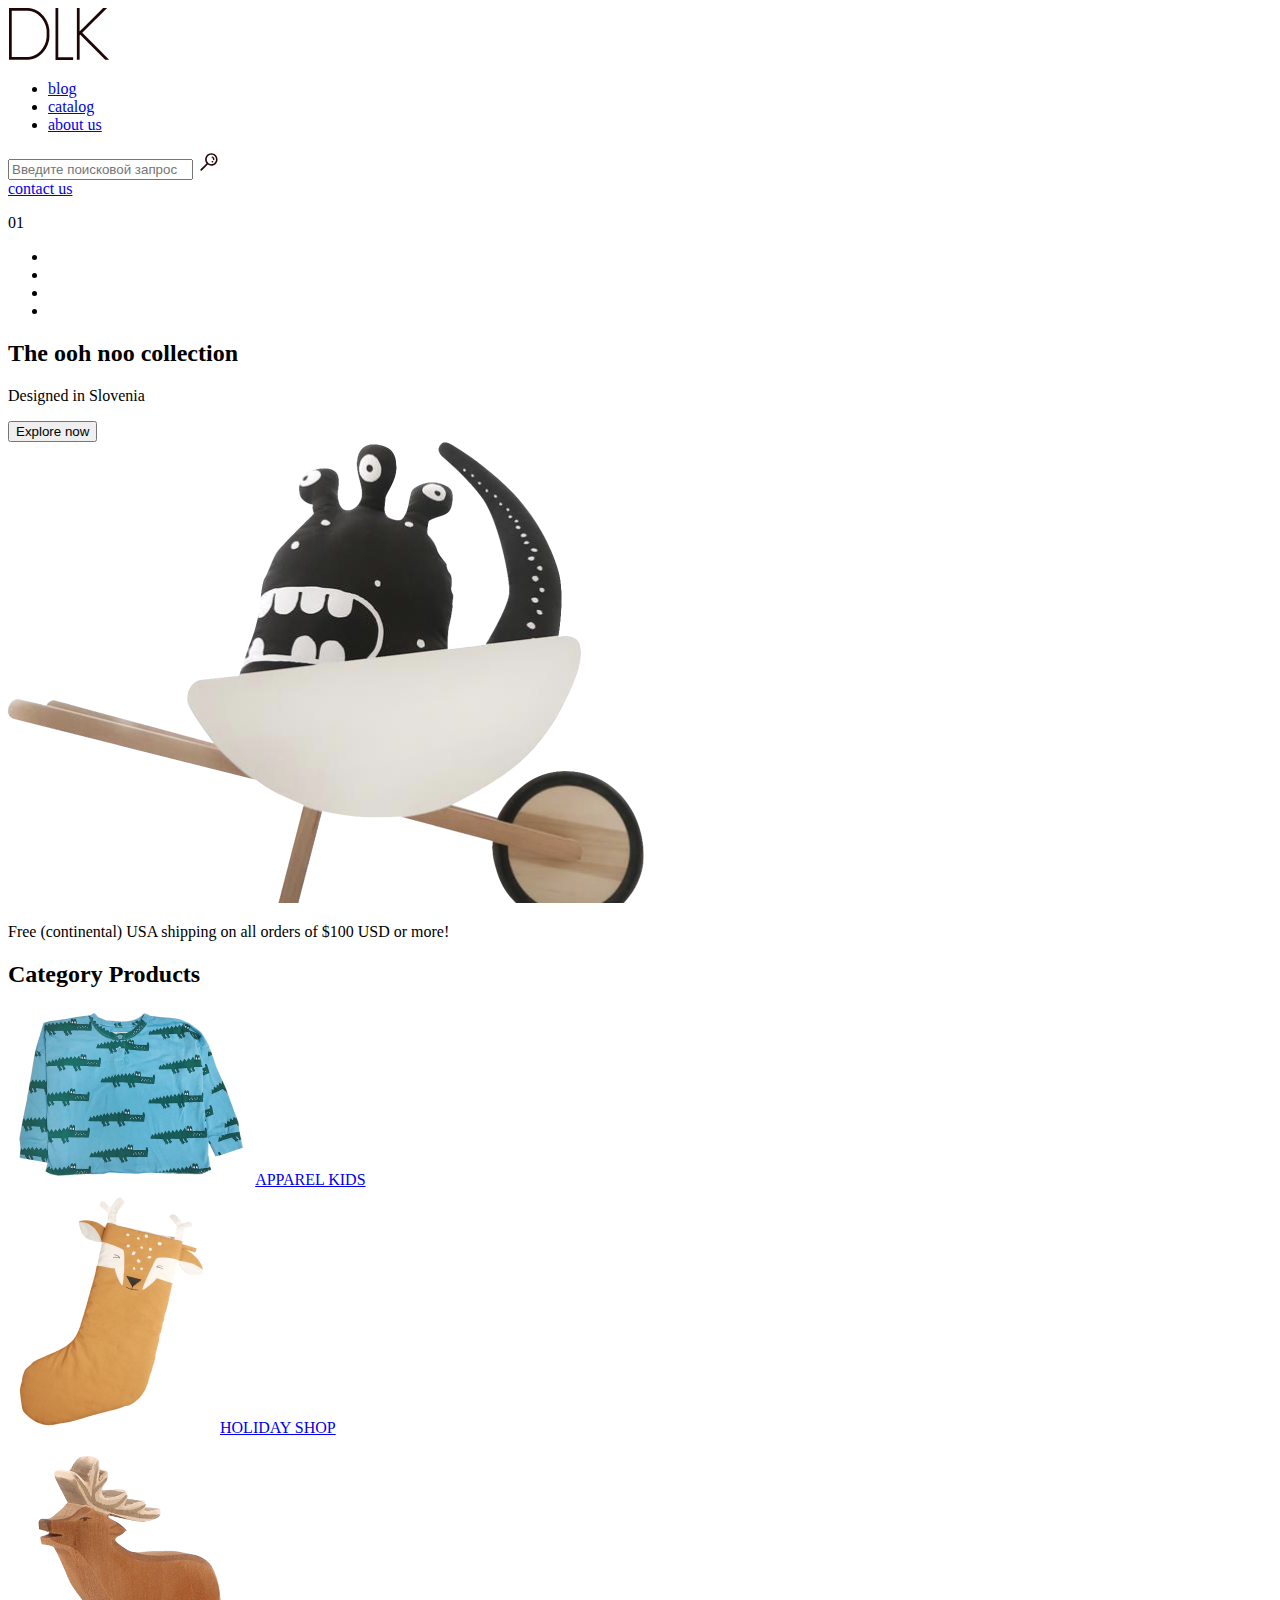
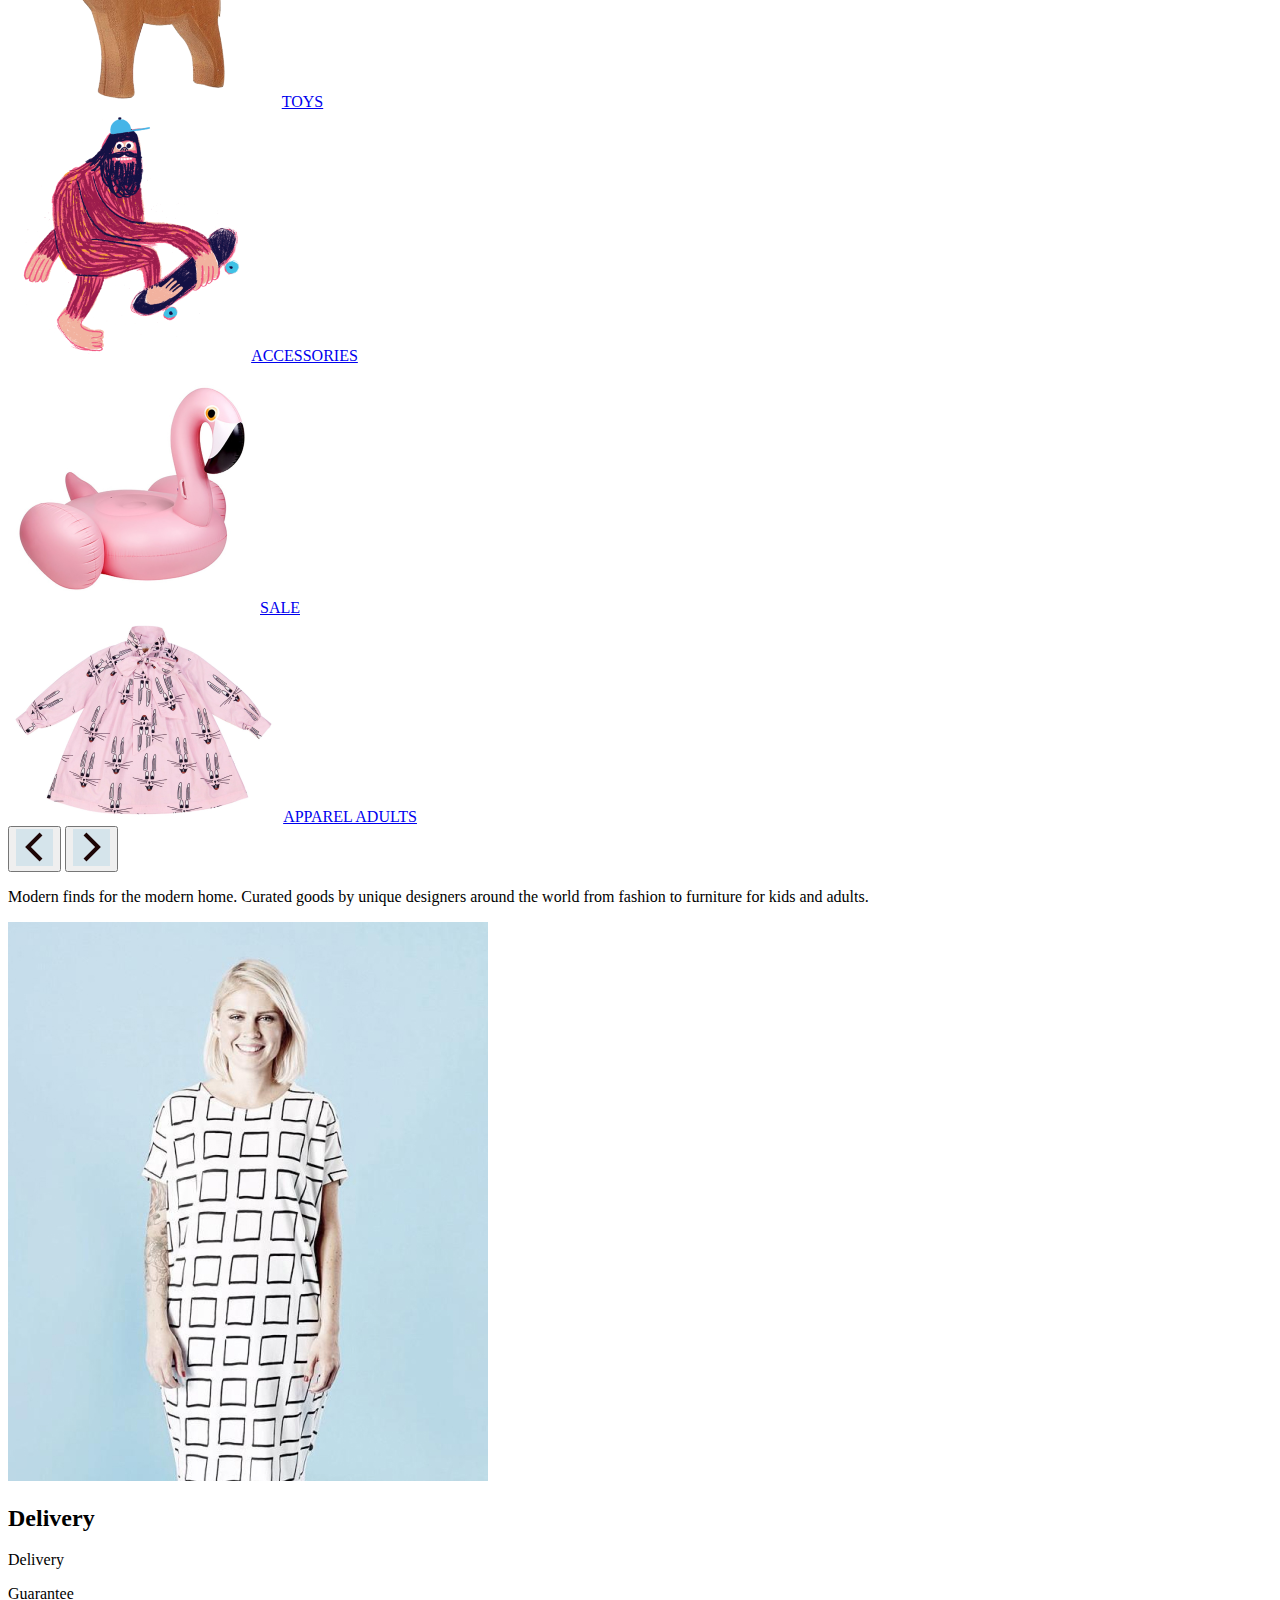
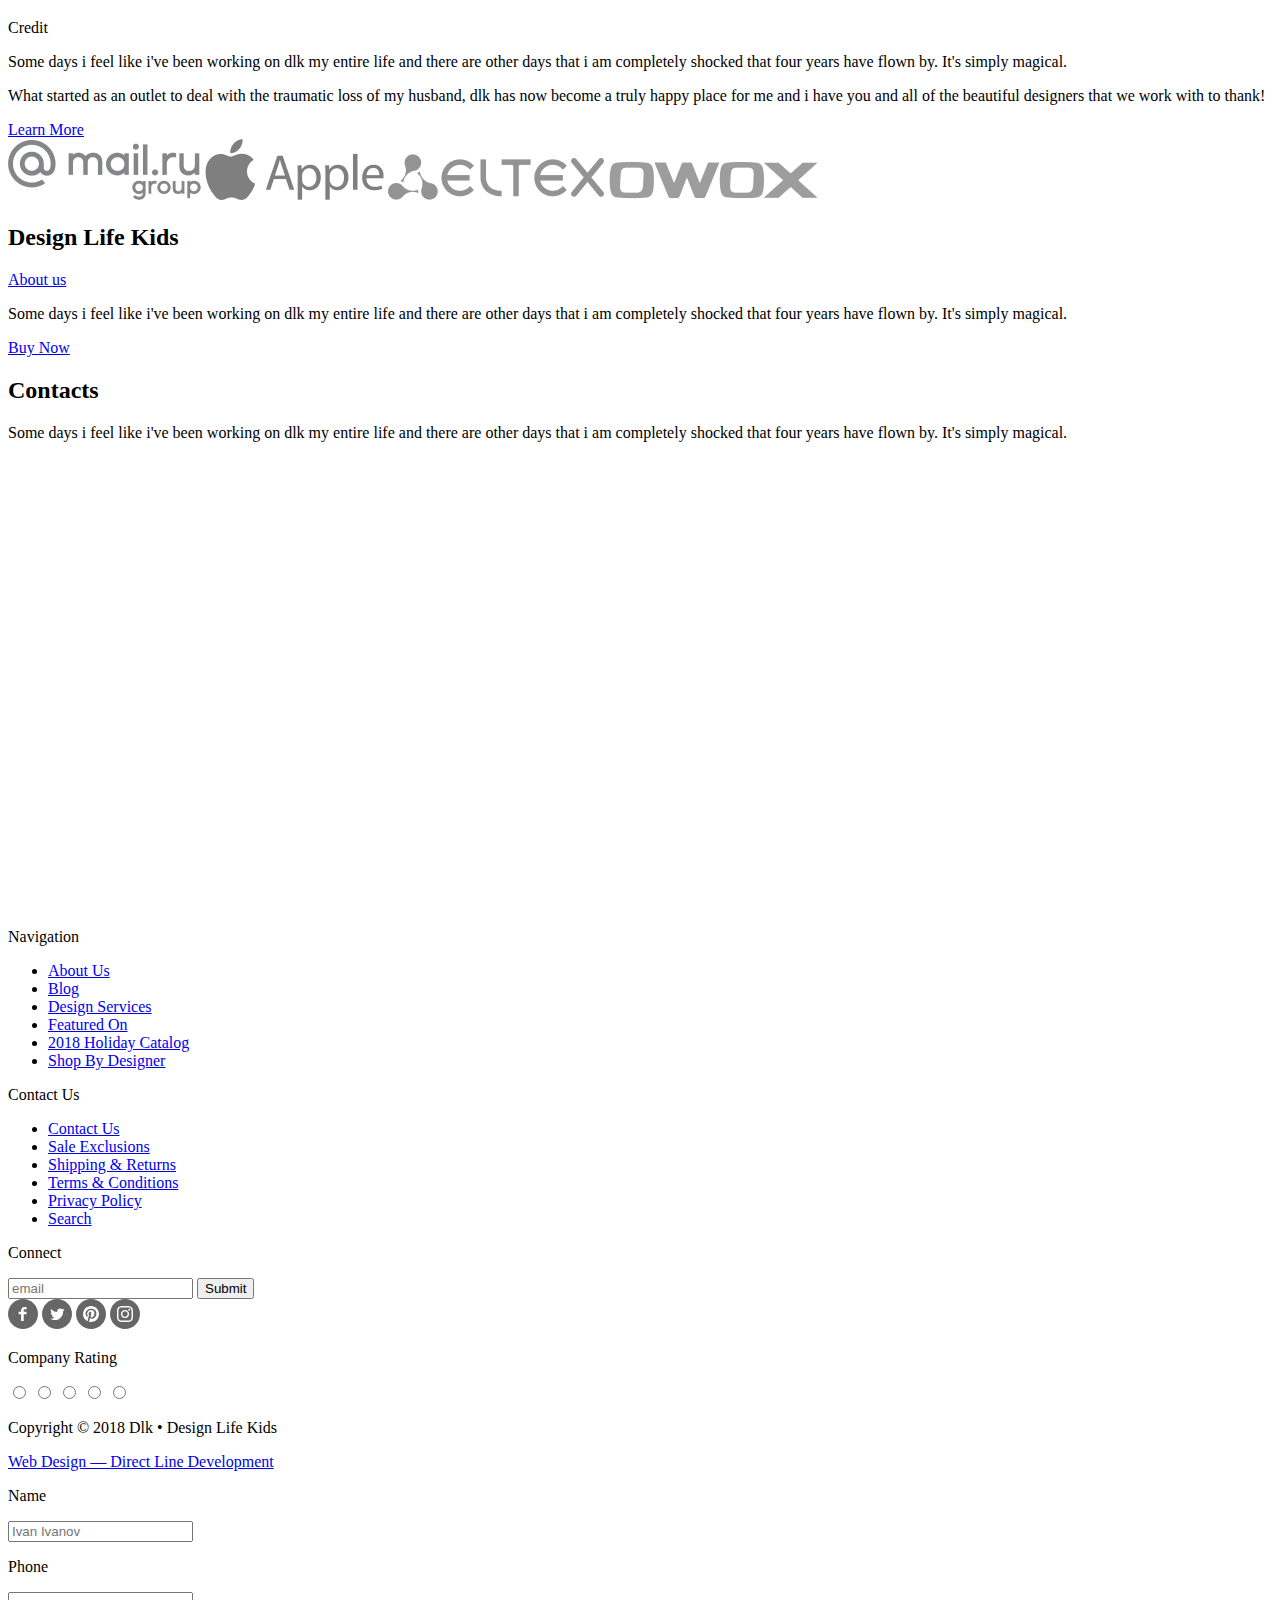
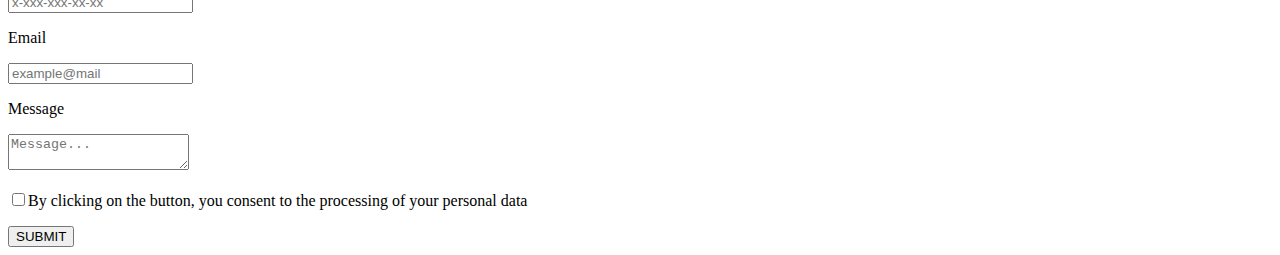
==== FIRST-SITE/index.html @ 88e042ab "add images and add code catalog page" ====
<!DOCTYPE html>
<html lang="en">
<head>
	<meta charset="UTF-8">
	<meta http-equiv="X-UA-Compatible" content="IE=edge">
	<meta name="viewport" content="width=device-width, initial-scale=1.0">
	<title>Main</title>
</head>
<body>
	<div class="wrapper"> <!--прокрутка-->
		<header class="header">
			<div class="container container__header">
				<div class="nav__container">
					<div class="logo">
						<a href="./index.html">
							<img src="./assets/image/LOGO.png" alt="logo">
						</a>
					</div>
					<nav class="nav">
						<ul class="list list__header">
							<li class="item item__header"><a href="#" class="link link__header">blog</a></li>
							<li class="item item__header"><a href="../FIRST-SITE/catalog/catalog.html" class="link link__header">catalog</a></li>
							<li class="item item__header"><a href="#" class="link link__header">about us</a></li>
						</ul>
					</nav>
				</div>
				<div class="search-contact-us">
					<div class="search">
						<input type="text" class="search-field" placeholder="Введите поисковой запрос">
						<img src="./assets/icon/search.svg" alt="search-image" class="search-icon">
					</div>
					<a href="../../FIRST-SITE/contact-us/contact-us.html" class="link link__contact-us">contact us</a>
				</div>
			</div>
		</header>
		<main class="main">
			<section class="section section__explore">
				<div class="container container__explore">
					<!--блок из цифры и четырех полосок это вроде не бургер меню + на других страницах нет цифры как здесь "01", поэтому, честно говоря вообще не понимаю зачем здесь этот блок, но думаю можно реализовать через стили бордером интересно что вы скажете-->
					<div class="number-rectangle">
						<p class="number-page">01</p>
						<ul class="rectangle rectangle__container"> 
							<li class="item item__rectangle"><a href="#" class="link link__rectangle"></a></li>
							<li class="item item__rectangle"><a href="#" class="link link__rectangle"></a></li>
							<li class="item item__rectangle"><a href="#" class="link link__rectangle"></a></li>
							<li class="item item__rectangle"><a href="#" class="link link__rectangle"></a></li>
						</ul>
					</div>
					<div class="theoohnoo">
						<h2 class="title-explore">The ooh noo collection</h2>
						<p>Designed in Slovenia</p>
						<button type="button" name="Explore-now" class="button button__explore">Explore now</button>
					</div>
					<div class="explore-image">
						<img src="./assets/image/thoohnoo-image.png" alt="explore-image">
					</div>
					<p class="bottom-text">Free (continental) USA shipping on all orders of $100 USD or more!</p>
				</div>
			</section>
			<section class="section section__category">
				<div class="container container__category">
					<h2 class="title-category">Category Products</h2>
					<div class="category-products">
						<div class="cards">
							<img src="./assets/image/apparel-kids.png" alt="APPAREL KIDS">
							<a href="#" class="cards-link">APPAREL KIDS</a>
						</div>
						<div class="cards">
							<img src="./assets/image/holiday-shop.png" alt="HOLIDAY SHOP">
							<a href="#" class="cards-link">HOLIDAY SHOP</a>
						</div>
						<div class="cards">
							<img src="./assets/image/toys.png" alt="TOYS">
							<a href="#" class="cards-link">TOYS</a>
						</div>
						<div class="cards">
							<img src="./assets/image/accessories.png" alt="ACCESSORIES">
							<a href="#" class="cards-link">ACCESSORIES</a>
						</div>
						<div class="cards">
							<img src="./assets/image/sale.png" alt="SALE">
							<a href="#" class="cards-link">SALE</a>
						</div>
						<div class="cards">
							<img src="./assets/image/apparel-adults.png" alt="APPAREL ADULTS">
							<a href="#" class="cards-link">APPAREL ADULTS</a>
						</div>
					</div>
					<div class="bottom-switch">
						<button type="button" class="category-button-left"><img src="./assets/icon/left-arrow-button.png" alt="icon-button-left"></button>
						<button type="button" class="category-button-right"><img src="./assets/icon/right-arrow-button.png" alt="icon-button-right"></button>
						<p class="text text__bottom-switch">Modern finds for the modern home. Curated goods by unique designers around the world from fashion to furniture for kids and adults.</p>
					</div>
				</div>
			</section>
			<section class="section section__delivery">
				<div class="container container__delivery">
					<div class="delivery-image">
						<img src="./assets/image/woman.jpg" alt="woman">
					</div>
					<div class="delivery__content">
						<h2 class="title-delivery">Delivery</h2>
							<p class="title-inscription">Delivery</p>
							<p class="inscr-guarantee">Guarantee</p>
							<p class="inscr-credit">Credit</p>
							<p class="text text__some-days-i-feel">Some days i feel like i've been working on dlk my entire life and there are other days that i am completely shocked that four years have flown by. It's simply magical.</p>
							<p class="text text__what-started-as-an">What started as an outlet to deal  with the traumatic loss of my husband, dlk has now become a truly happy place for me and i have you and all of the beautiful designers that we work with to thank!</p>
						<a href="#" class="button button__learn-more">Learn More</a>
					</div>
				</div>
			</section>
				<div class="container container__workwith">
					<div class="workwith__images">
						<a href="#"><img src="./assets/image/mail-group.png" alt="mail-ru group"></a>
						<a href=""><img src="./assets/image/apple.png" alt="apple"></a>
						<a href=""><img src="./assets/image/eltex.png" alt="eltex"></a>
						<a href=""><img src="./assets/image/owox.png" alt="owox"></a> 
					</div>
				</div>
			<section class="section section__buy-now">
				<div class="container container__buy-now">
					<div class="design-life-kids">
						<h2 class="title-design-life-kids">Design Life Kids</h2>
						<a href="#" class="about-us">About us</a> <!--так как у нас есть отдельня страница с блогом about us могу предположить что это будет ссылка на страницу about us-->
						<p class="text text__buy-now">Some days i feel like i've been working on dlk my entire life and there are other days that i am completely shocked that four years have flown by. It's simply magical.</p>
						<a href="#" class="button button__buy-now">Buy Now</a>
					</div>
					<article class="contacts">
						<h2 class="title-contacts">Contacts</h2>
						<p class="text text__contacts">Some days i feel like i've been working on dlk my entire life and there are other days that i am completely shocked that four years have flown by. It's simply magical.</p>
						<iframe src="https://www.google.com/maps/embed?pb=!1m18!1m12!1m3!1d2372.5510575195844!2d49.28803825162973!3d53.512214679916106!2m3!1f0!2f0!3f0!3m2!1i1024!2i768!4f13.1!3m3!1m2!1s0x416879ed1ada6fbd%3A0x751234490b1ca980!2sDirect%20Line%20Digital!5e0!3m2!1sru!2sru!4v1663870506192!5m2!1sru!2sru" width="600" height="450" style="border:0;" allowfullscreen="" loading="lazy" referrerpolicy="no-referrer-when-downgrade"></iframe>
					</article>
				</div>
			</section>
		</main>
		<footer class="footer">
			<div class="container container__footer">
				<div class="nuv-cus-con">
					<div class="navigation">
						<p class="text-footer text__navigation">Navigation</p>
						<div class="line"></div> <!--здесь будет линия футера отчерчивающая navigation от ссылок ниже-->
						<ul class="list list__footer-nav">
							<li class="item item__footer"><a href="#" class="link link__footer">About Us</a></li>
							<li class="item item__footer"><a href="#" class="link link__footer">Blog</a></li>
							<li class="item item__footer"><a href="#" class="link link__footer">Design Services</a></li>
							<li class="item item__footer"><a href="#" class="link link__footer">Featured On</a></li>
							<li class="item item__footer"><a href="#" class="link link__footer">2018 Holiday Catalog</a></li>
							<li class="item item__footer"><a href="#" class="link link__footer">Shop By Designer</a></li>
						</ul>
					</div>
					<div class="customer-info">
						<p class="text-footer text__customer-info">Contact Us</p>
						<div class="line"></div> <!--здесь будет линия футера отчерчивающая customer-info от ссылок ниже-->
						<ul class="list list__footer-cus">
							<li class="item item__footer"><a href="#" class="link link__footer">Contact Us</a></li>
							<li class="item item__footer"><a href="#" class="link link__footer">Sale Exclusions</a></li>
							<li class="item item__footer"><a href="#" class="link link__footer">Shipping & Returns</a></li>
							<li class="item item__footer"><a href="#" class="link link__footer">Terms & Conditions</a></li>
							<li class="item item__footer"><a href="#" class="link link__footer">Privacy Policy</a></li>
							<li class="item item__footer"><a href="#" class="link link__footer">Search</a></li>
						</ul>
					</div>
					<article class="connect">
						<p class="text-footer text__connect">Connect</p>
						<div class="line"></div> <!--здесь будет линия футера отчерчивающая connect от формы поиска-->
						<form action="#" method="POST">
							<input type= "text" name="email" placeholder="email"> 
							<input type="submit">
							<div class="social"> <!--так же загрузил бы через стили-->
								<a href="#"><img src="./assets/icon/Facebook.svg" alt="facebook"></a>
								<a href="#"><img src="./assets/icon/Twitter.svg" alt="twitter"></a>
								<a href="#"><img src="./assets/icon/Pinterest.svg" alt="pinterest"></a>
								<a href="#"><img src="./assets/icon/Instagram.svg" alt="inst"></a> 
							</div>
							</form>  
					</article>
				</div>
				<div class="line-allwidth"></div> <!--здесь будет линия футера отчерчивающая всю ширину контейнера под предыдущим блоком-->
				<div class="com-cop-des">
					<div class="company-rating">
						<p class="text-footer text__company-rating">Company Rating</p>
						<div class="rating-area">
							<input type="radio" id="star-5" name="rating" value="5">
							<label for="star-5" title="«5»"></label>	
							<input type="radio" id="star-4" name="rating" value="4">
							<label for="star-4" title="«4»"></label>    
							<input type="radio" id="star-3" name="rating" value="3">
							<label for="star-3" title="«3»"></label>  
							<input type="radio" id="star-2" name="rating" value="2">
							<label for="star-2" title="«2»"></label>    
							<input type="radio" id="star-1" name="rating" value="1">
							<label for="star-1" title="«1»"></label>
						</div>
					</div>
						<p class="text-footer text__copyright">Copyright © 2018 Dlk • Design Life Kids</p>
						<a href="#" class="web-design">Web Design — Direct Line Development</a>
				</div>
			</div>
		</footer>
		<div class="container__form"> <!--так как позиционирование отличается от основного контента сделал отдельный контейнер-->
			<form action="#" method="post"> <!--если я правильно понял то метод будет post так как мы отправляем данные-->
				<div>
					<p class="enter">Name</p>
					<input tabindex="1" placeholder="Ivan Ivanov" type="text" name="name" value="">
				</div>
				<div>
					<p class="enter">Phone</p>
					<input tabindex="2" placeholder="x-xxx-xxx-xx-xx" type="tel" name="phone">
					<p class="enter">Email</p>
					<input tabindex="3" placeholder="example@mail" type="email" name="email">
				</div>
				<div>
					<p class="enter">Message</p>
					<textarea tabindex="4" placeholder="Message..." name="message" id="message"></textarea> <!--размер полей убрал так как его будем настраивать с помощью css-->
				</div>
				<div>
					<p class="enter"><input type="checkbox" name="consent" value="">By clicking on the button, you consent to the processing of your personal data</p>
				</div>
				<button class="button button-submit" type="submit">SUBMIT</button>
			</form>
		</div>
	</div>
</body>
</html>
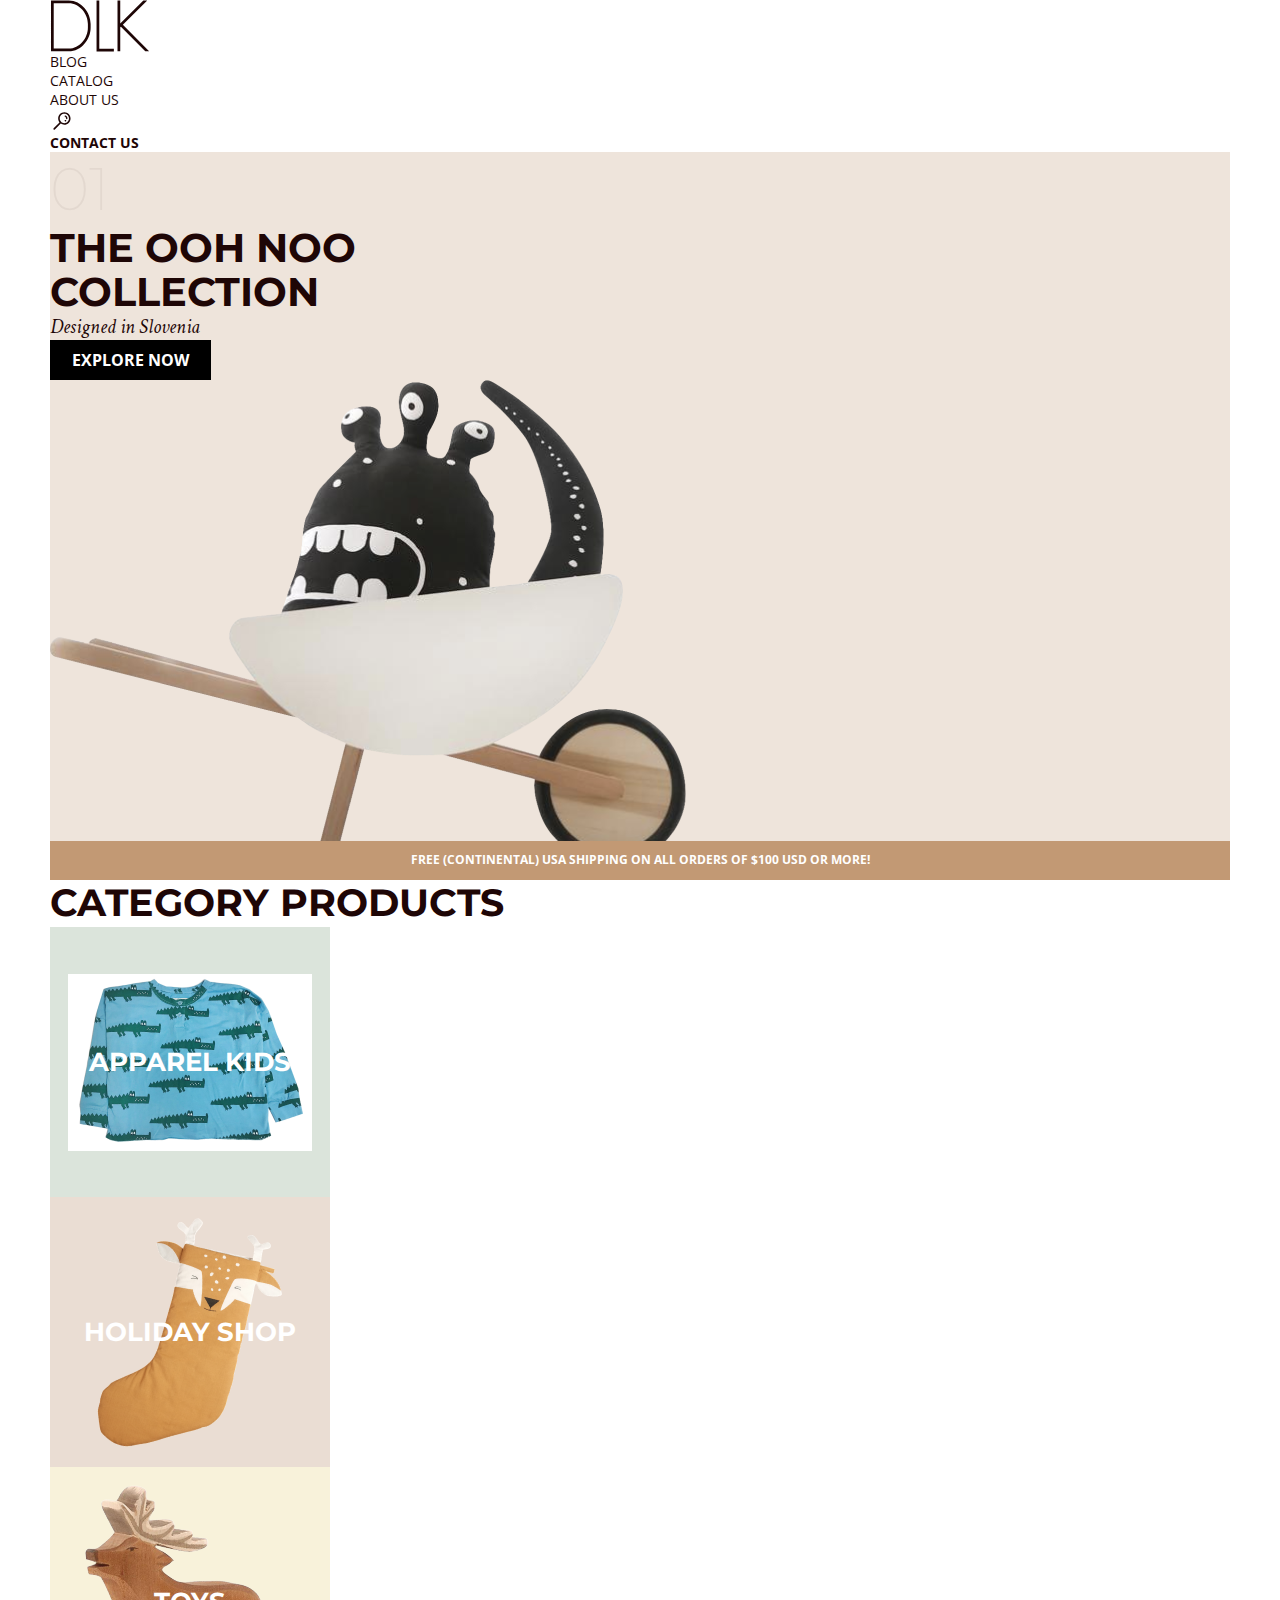
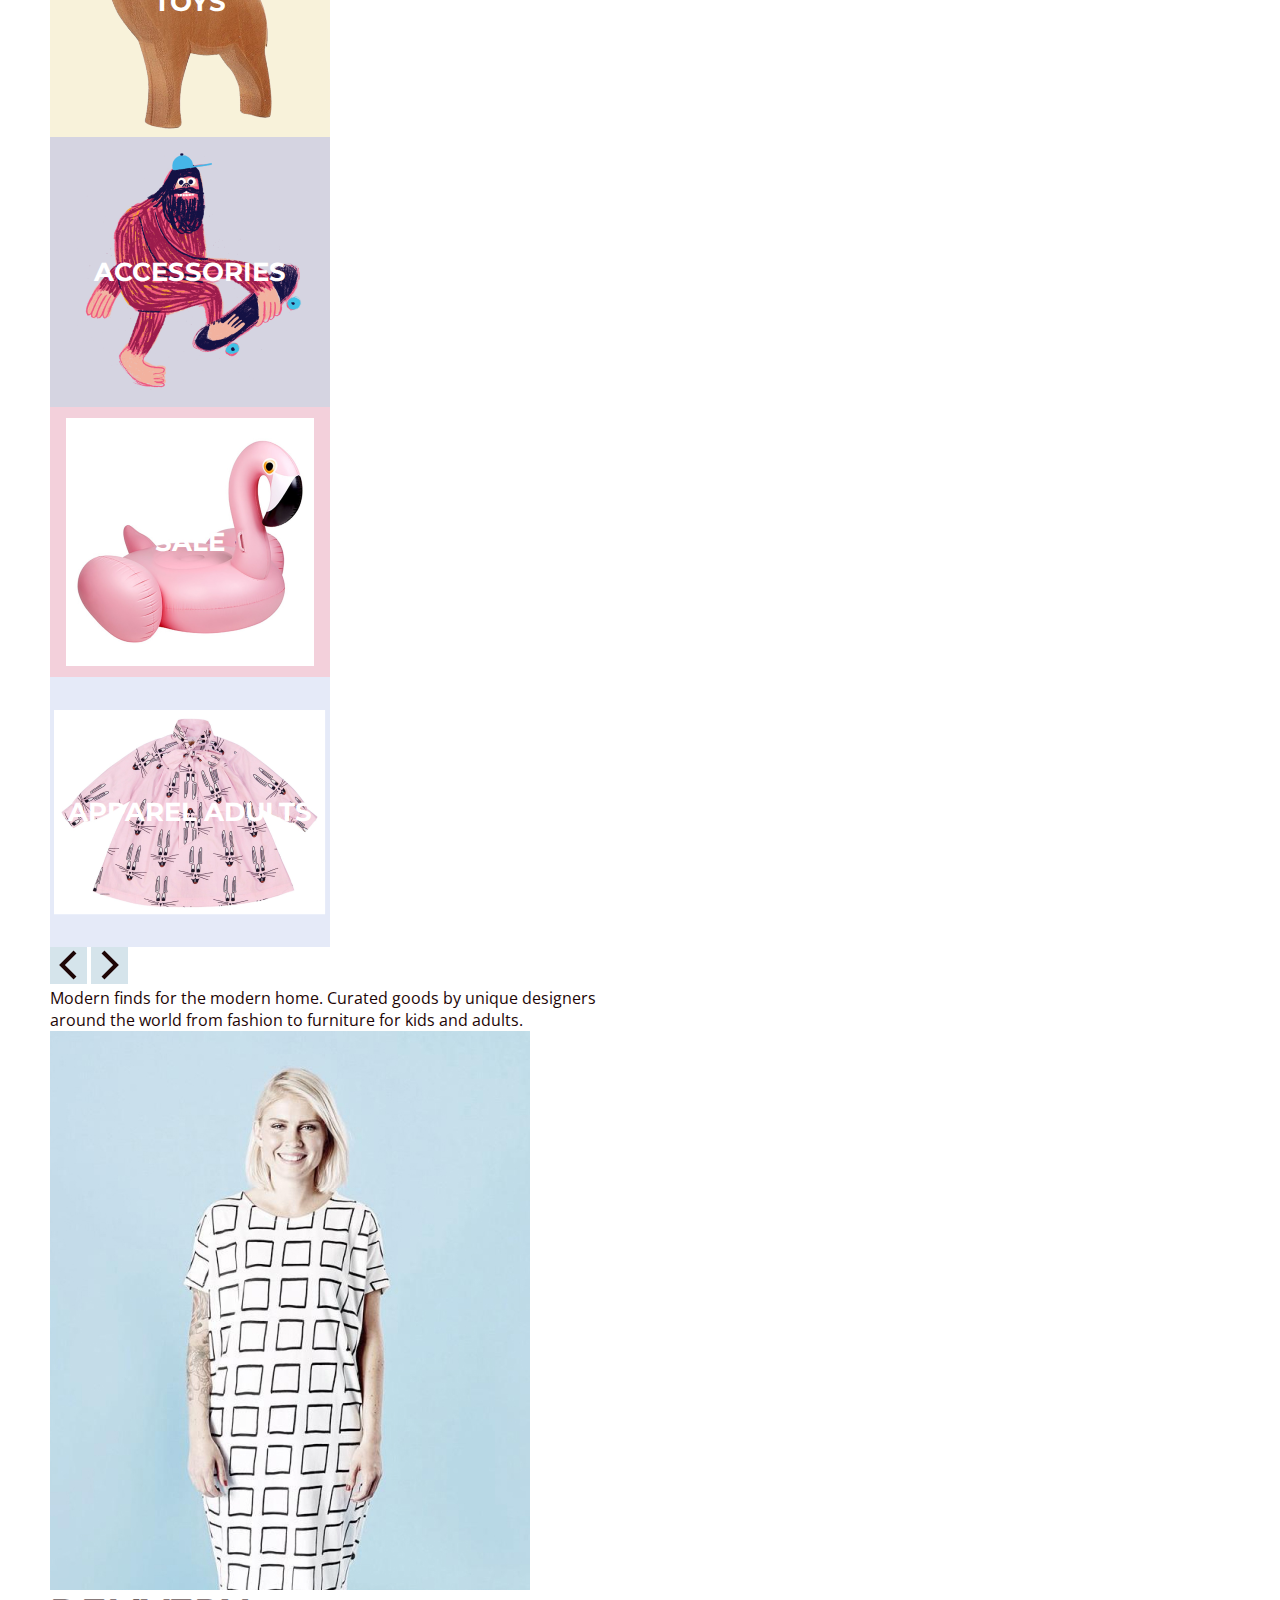
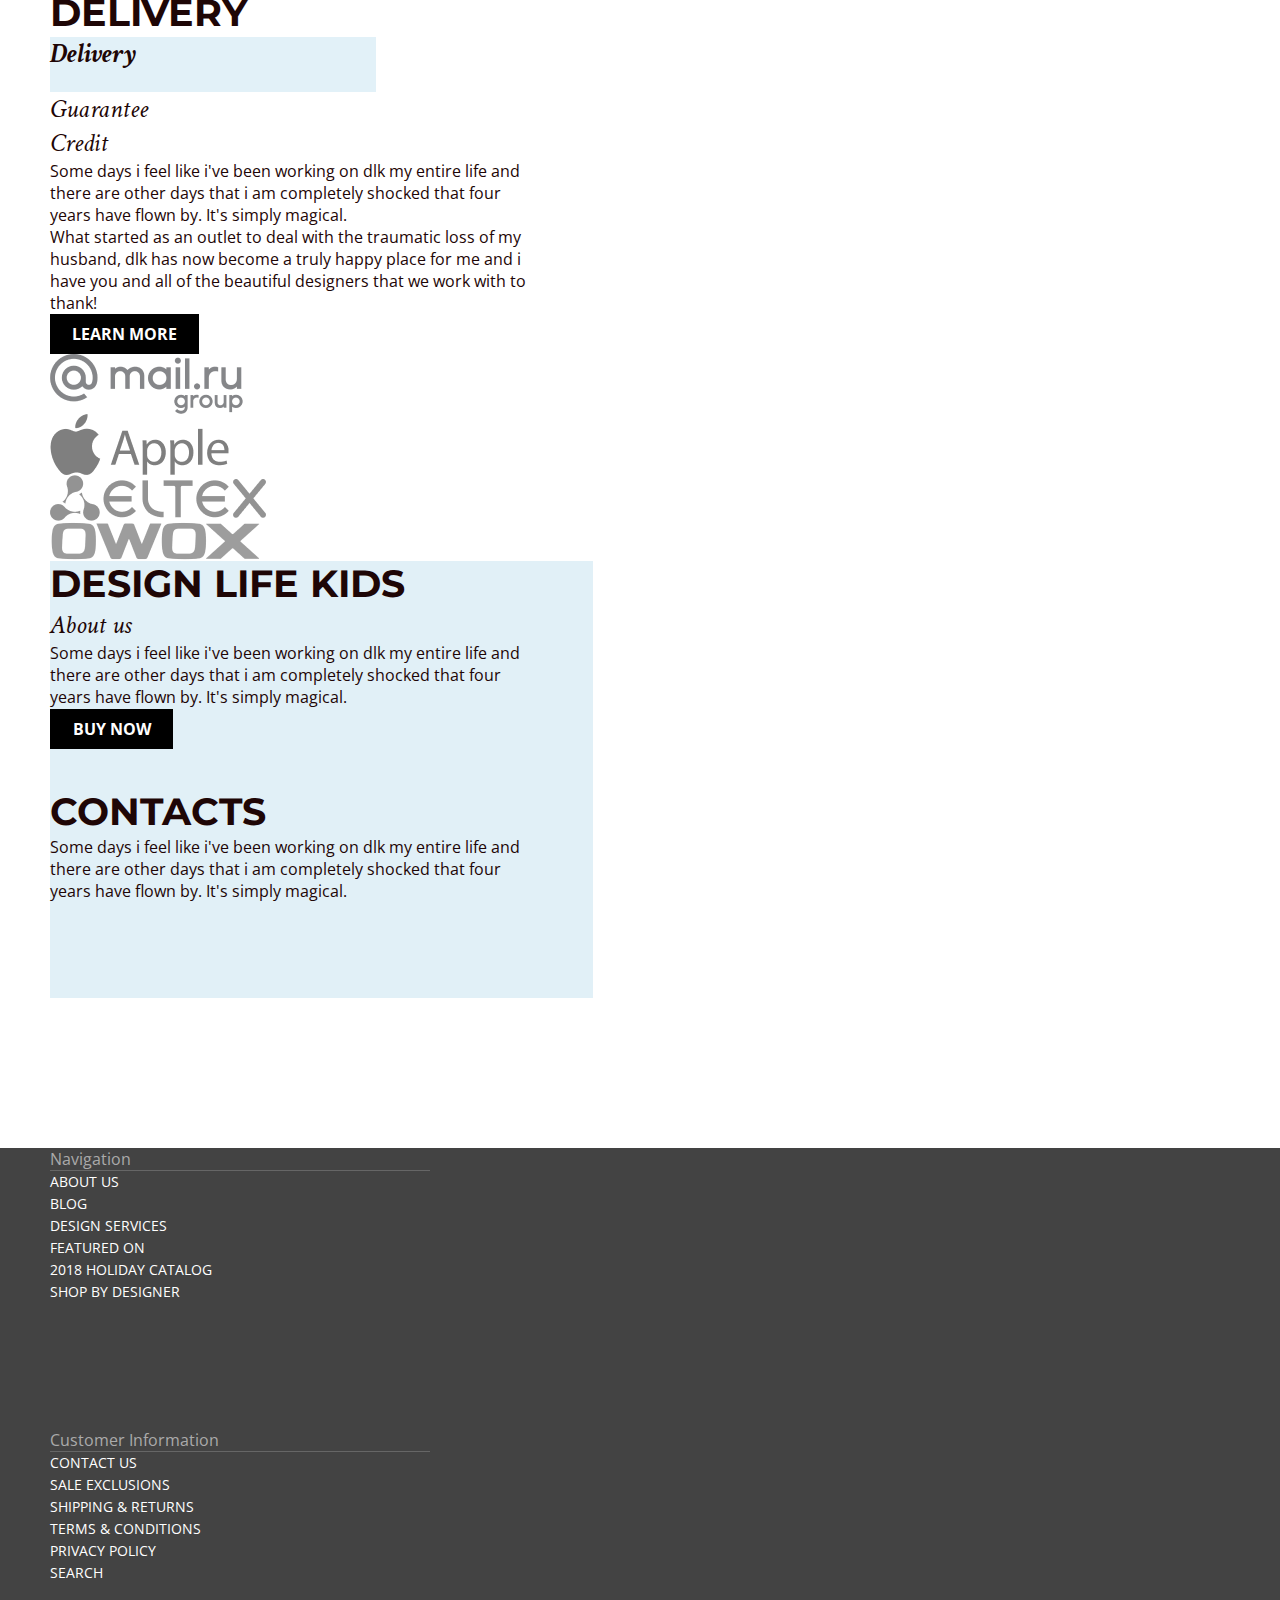
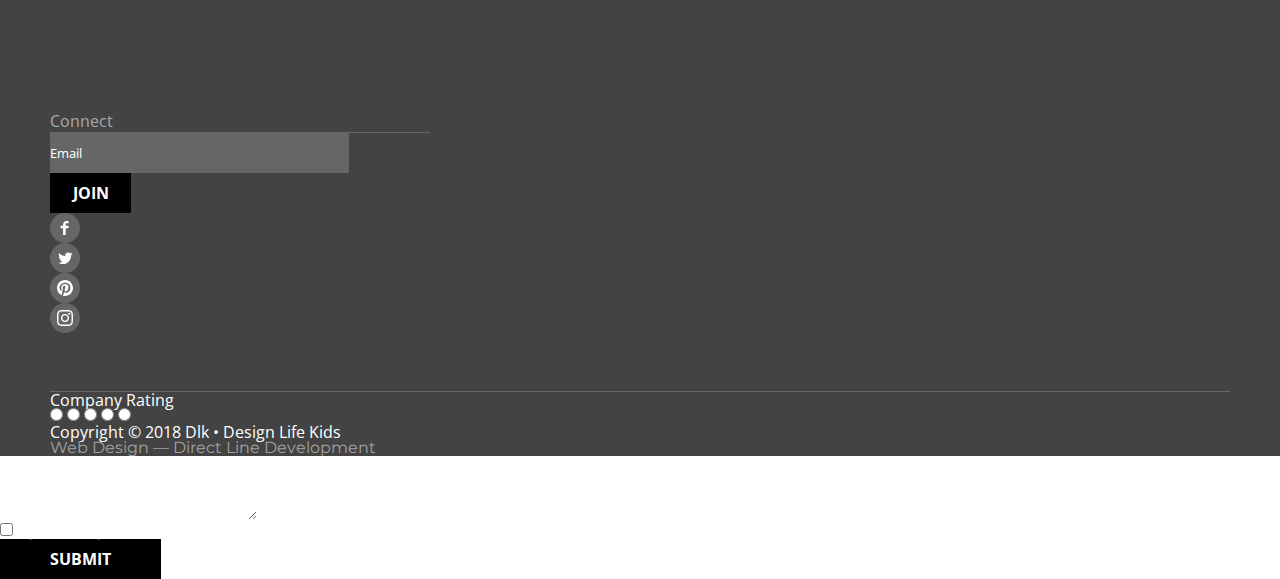
==== commit 108e392e: "add css" ====
--- a/FIRST-SITE/index.html
+++ b/FIRST-SITE/index.html
@@ -4,32 +4,37 @@
 	<meta charset="UTF-8">
 	<meta http-equiv="X-UA-Compatible" content="IE=edge">
 	<meta name="viewport" content="width=device-width, initial-scale=1.0">
+	<link rel="preconnect" href="https://fonts.googleapis.com">
+	<link rel="preconnect" href="https://fonts.gstatic.com" crossorigin>
+	<link href="https://fonts.googleapis.com/css2?family=Archivo:wght@700&family=Crimson+Text:ital,wght@1,400;1,700&family=Lato:wght@700&family=Montserrat:wght@200;300;600;700&family=Open+Sans:wght@400;700&family=Roboto&display=swap" rel="stylesheet">
+	<link rel="stylesheet" href="./css/common.css">
+	<link rel="stylesheet" href="./css/style.css">
 	<title>Main</title>
 </head>
 <body>
-	<div class="wrapper"> <!--прокрутка-->
+	<div class="wrapper"> <!--сюда можно применить стили которые не стоит вешать на body-->
 		<header class="header">
 			<div class="container container__header">
 				<div class="nav__container">
 					<div class="logo">
 						<a href="./index.html">
-							<img src="./assets/image/LOGO.png" alt="logo">
+							<img class="logo-img" src="./assets/image/LOGO.svg" alt="logo">
 						</a>
 					</div>
 					<nav class="nav">
 						<ul class="list list__header">
 							<li class="item item__header"><a href="#" class="link link__header">blog</a></li>
-							<li class="item item__header"><a href="../FIRST-SITE/catalog/catalog.html" class="link link__header">catalog</a></li>
+							<li class="item item__header"><a href="./pages/catalog.html" class="link link__header">catalog</a></li>
 							<li class="item item__header"><a href="#" class="link link__header">about us</a></li>
 						</ul>
 					</nav>
 				</div>
 				<div class="search-contact-us">
 					<div class="search">
-						<input type="text" class="search-field" placeholder="Введите поисковой запрос">
+						<!--<input type="text" class="search-field" placeholder="Введите поисковой запрос">--> <!--пока не понял как мы подключим к картинке поиск поэтому оставлю пока только img-->
 						<img src="./assets/icon/search.svg" alt="search-image" class="search-icon">
 					</div>
-					<a href="../../FIRST-SITE/contact-us/contact-us.html" class="link link__contact-us">contact us</a>
+					<a href="./pages/contact-us.html" class="link link__contact-us">contact us</a>
 				</div>
 			</div>
 		</header>
@@ -48,7 +53,7 @@
 					</div>
 					<div class="theoohnoo">
 						<h2 class="title-explore">The ooh noo collection</h2>
-						<p>Designed in Slovenia</p>
+						<p class="italic">Designed in Slovenia</p>
 						<button type="button" name="Explore-now" class="button button__explore">Explore now</button>
 					</div>
 					<div class="explore-image">
@@ -61,27 +66,27 @@
 				<div class="container container__category">
 					<h2 class="title-category">Category Products</h2>
 					<div class="category-products">
-						<div class="cards">
-							<img src="./assets/image/apparel-kids.png" alt="APPAREL KIDS">
+						<div class="cards cards__apparel">
+							<img class="img-apparel" src="./assets/image/apparel-kids.png" alt="APPAREL KIDS">
 							<a href="#" class="cards-link">APPAREL KIDS</a>
 						</div>
-						<div class="cards">
+						<div class="cards cards__holiday">
 							<img src="./assets/image/holiday-shop.png" alt="HOLIDAY SHOP">
 							<a href="#" class="cards-link">HOLIDAY SHOP</a>
 						</div>
-						<div class="cards">
+						<div class="cards cards__toys">
 							<img src="./assets/image/toys.png" alt="TOYS">
 							<a href="#" class="cards-link">TOYS</a>
 						</div>
-						<div class="cards">
+						<div class="cards cards__accessories">
 							<img src="./assets/image/accessories.png" alt="ACCESSORIES">
 							<a href="#" class="cards-link">ACCESSORIES</a>
 						</div>
-						<div class="cards">
+						<div class="cards cards__sale">
 							<img src="./assets/image/sale.png" alt="SALE">
 							<a href="#" class="cards-link">SALE</a>
 						</div>
-						<div class="cards">
+						<div class="cards cards__adults">
 							<img src="./assets/image/apparel-adults.png" alt="APPAREL ADULTS">
 							<a href="#" class="cards-link">APPAREL ADULTS</a>
 						</div>
@@ -100,23 +105,28 @@
 					</div>
 					<div class="delivery__content">
 						<h2 class="title-delivery">Delivery</h2>
+						<div class="inscr">
 							<p class="title-inscription">Delivery</p>
+						</div>
 							<p class="inscr-guarantee">Guarantee</p>
 							<p class="inscr-credit">Credit</p>
-							<p class="text text__some-days-i-feel">Some days i feel like i've been working on dlk my entire life and there are other days that i am completely shocked that four years have flown by. It's simply magical.</p>
-							<p class="text text__what-started-as-an">What started as an outlet to deal  with the traumatic loss of my husband, dlk has now become a truly happy place for me and i have you and all of the beautiful designers that we work with to thank!</p>
+							<p class="text text__some-days">Some days i feel like i've been working on dlk my entire life and there are other days that i am completely shocked that four years have flown by. It's simply magical.</p>
+							<p class="text text__what-started">What started as an outlet to deal  with the traumatic loss of my husband, dlk has now become a truly happy place for me and i have you and all of the beautiful designers that we work with to thank!</p>
 						<a href="#" class="button button__learn-more">Learn More</a>
 					</div>
 				</div>
 			</section>
-				<div class="container container__workwith">
-					<div class="workwith__images">
-						<a href="#"><img src="./assets/image/mail-group.png" alt="mail-ru group"></a>
-						<a href=""><img src="./assets/image/apple.png" alt="apple"></a>
-						<a href=""><img src="./assets/image/eltex.png" alt="eltex"></a>
-						<a href=""><img src="./assets/image/owox.png" alt="owox"></a> 
-					</div>
-				</div>
+			<section class="section section__work-with">
+				<h2>work with</h2>
+				<div class="container container__work-with">
+					<div class="work-with__images">
+						<a class="img-mail" href="#"><img src="./assets/image/mail-group.png" alt="mail-ru group"></a>
+						<a class="img-apple" href=""><img src="./assets/image/apple.png" alt="apple"></a>
+						<a class="img-eltex" href=""><img src="./assets/image/eltex.png" alt="eltex"></a>
+						<a class="img-owox" href=""><img src="./assets/image/owox.png" alt="owox"></a> 
+					</div>
+				</div>
+			</section>
 			<section class="section section__buy-now">
 				<div class="container container__buy-now">
 					<div class="design-life-kids">
@@ -128,7 +138,7 @@
 					<article class="contacts">
 						<h2 class="title-contacts">Contacts</h2>
 						<p class="text text__contacts">Some days i feel like i've been working on dlk my entire life and there are other days that i am completely shocked that four years have flown by. It's simply magical.</p>
-						<iframe src="https://www.google.com/maps/embed?pb=!1m18!1m12!1m3!1d2372.5510575195844!2d49.28803825162973!3d53.512214679916106!2m3!1f0!2f0!3f0!3m2!1i1024!2i768!4f13.1!3m3!1m2!1s0x416879ed1ada6fbd%3A0x751234490b1ca980!2sDirect%20Line%20Digital!5e0!3m2!1sru!2sru!4v1663870506192!5m2!1sru!2sru" width="600" height="450" style="border:0;" allowfullscreen="" loading="lazy" referrerpolicy="no-referrer-when-downgrade"></iframe>
+						<iframe src="https://www.google.com/maps/embed?pb=!1m18!1m12!1m3!1d2372.5510575195844!2d49.28803825162973!3d53.512214679916106!2m3!1f0!2f0!3f0!3m2!1i1024!2i768!4f13.1!3m3!1m2!1s0x416879ed1ada6fbd%3A0x751234490b1ca980!2sDirect%20Line%20Digital!5e0!3m2!1sru!2sru!4v1663870506192!5m2!1sru!2sru" width="483" height="196" style="border:0;" allowfullscreen="" loading="lazy" referrerpolicy="no-referrer-when-downgrade"></iframe>
 					</article>
 				</div>
 			</section>
@@ -136,7 +146,7 @@
 		<footer class="footer">
 			<div class="container container__footer">
 				<div class="nuv-cus-con">
-					<div class="navigation">
+					<div class="ft navigation">
 						<p class="text-footer text__navigation">Navigation</p>
 						<div class="line"></div> <!--здесь будет линия футера отчерчивающая navigation от ссылок ниже-->
 						<ul class="list list__footer-nav">
@@ -148,8 +158,8 @@
 							<li class="item item__footer"><a href="#" class="link link__footer">Shop By Designer</a></li>
 						</ul>
 					</div>
-					<div class="customer-info">
-						<p class="text-footer text__customer-info">Contact Us</p>
+					<div class="ft customer-info">
+						<p class="text-footer text__customer-info">Customer Information</p>
 						<div class="line"></div> <!--здесь будет линия футера отчерчивающая customer-info от ссылок ниже-->
 						<ul class="list list__footer-cus">
 							<li class="item item__footer"><a href="#" class="link link__footer">Contact Us</a></li>
@@ -160,12 +170,12 @@
 							<li class="item item__footer"><a href="#" class="link link__footer">Search</a></li>
 						</ul>
 					</div>
-					<article class="connect">
+					<article class="ft connect">
 						<p class="text-footer text__connect">Connect</p>
 						<div class="line"></div> <!--здесь будет линия футера отчерчивающая connect от формы поиска-->
-						<form action="#" method="POST">
-							<input type= "text" name="email" placeholder="email"> 
-							<input type="submit">
+						<form class="form-email" action="#" method="POST">
+							<input class="enter-email" type= "text" name="email" placeholder="Email"> 
+							<input class="button button__join" type="submit" value="Join">
 							<div class="social"> <!--так же загрузил бы через стили-->
 								<a href="#"><img src="./assets/icon/Facebook.svg" alt="facebook"></a>
 								<a href="#"><img src="./assets/icon/Twitter.svg" alt="twitter"></a>
@@ -178,7 +188,7 @@
 				<div class="line-allwidth"></div> <!--здесь будет линия футера отчерчивающая всю ширину контейнера под предыдущим блоком-->
 				<div class="com-cop-des">
 					<div class="company-rating">
-						<p class="text-footer text__company-rating">Company Rating</p>
+						<p class="text-buttom text__company-rating">Company Rating</p>
 						<div class="rating-area">
 							<input type="radio" id="star-5" name="rating" value="5">
 							<label for="star-5" title="«5»"></label>	
@@ -192,29 +202,30 @@
 							<label for="star-1" title="«1»"></label>
 						</div>
 					</div>
-						<p class="text-footer text__copyright">Copyright © 2018 Dlk • Design Life Kids</p>
+						<p class="text-buttom text__copyright">Copyright © 2018 Dlk • Design Life Kids</p>
 						<a href="#" class="web-design">Web Design — Direct Line Development</a>
 				</div>
 			</div>
 		</footer>
-		<div class="container__form"> <!--так как позиционирование отличается от основного контента сделал отдельный контейнер-->
+		<div class="popup__form"> 
 			<form action="#" method="post"> <!--если я правильно понял то метод будет post так как мы отправляем данные-->
 				<div>
-					<p class="enter">Name</p>
-					<input tabindex="1" placeholder="Ivan Ivanov" type="text" name="name" value="">
-				</div>
-				<div>
-					<p class="enter">Phone</p>
-					<input tabindex="2" placeholder="x-xxx-xxx-xx-xx" type="tel" name="phone">
-					<p class="enter">Email</p>
-					<input tabindex="3" placeholder="example@mail" type="email" name="email">
-				</div>
-				<div>
-					<p class="enter">Message</p>
-					<textarea tabindex="4" placeholder="Message..." name="message" id="message"></textarea> <!--размер полей убрал так как его будем настраивать с помощью css-->
-				</div>
-				<div>
-					<p class="enter"><input type="checkbox" name="consent" value="">By clicking on the button, you consent to the processing of your personal data</p>
+					<label for="name">Name</label>
+					<input type="text" id="name" name="user-name">
+				</div>
+				<div>
+					<label for="phone">Phone</label>
+					<input type="tel" id="phone" name="user-phone">
+					<label for="email">Email</label>
+					<input type="email" id="email" name="user-email">
+				</div>
+				<div>
+					<label for="message">Message</label>
+					<textarea id="message" name="user-message"></textarea> <!--размер полей убрал так как его будем настраивать с помощью css-->
+				</div>
+				<div>
+					<input type="checkbox" id="consent" name="consent">
+					<label for="consent">By clicking on the button, you consent to the processing of your personal data</label>
 				</div>
 				<button class="button button-submit" type="submit">SUBMIT</button>
 			</form>
--- a/FIRST-SITE/css/common.css
+++ b/FIRST-SITE/css/common.css
@@ -0,0 +1,212 @@
+/*--------------------------------------------------------------------------ОБНУЛЕНИЕ------------------------------------------------------------------------*/
+
+* {
+	box-sizing: border-box;
+	padding: 0;
+	margin: 0;
+	border: 0;
+}
+
+*,*:before,:after{
+	-moz-box-sizing: border-box;
+	-webkit-box-sizing: border-box;
+	box-sizing: border-box;
+}
+:focus,:active{outline: none;}
+a:focus,a:active{outline: none;}
+
+nav,footer,header {
+	display: block;
+}
+
+html,body{
+	height: 100%;
+	width: 100%;
+	font-size: 100%;
+	line-height: 1;
+	-ms-text-size-adjust: 100%;
+	-moz-text-size-adjust: 100%;
+	-webkit-text-size-adjust: 100%;
+}
+input,button,textarea{font-family: inherit;}
+input::-ms-clear{display: none;}
+button{cursor: pointer;}
+button::-moz-focus-inner{padding: 0;border: 0;}
+a, a:visited{text-decoration: none;}
+ul li{list-style: none;}
+img{vertical-align: top;}
+
+h1,h2,h3,h4,h5,h6 {
+	font-family: 'Montserrat';
+	font-weight: 700;
+	text-transform: uppercase;
+	color: #1E0606;
+}
+
+p {
+	font-family: 'Open Sans';
+	font-weight: 400;
+	font-size: 16px;
+	color: #1E0606;
+}
+
+
+body {
+	/*font-family: 'Archivo', sans-serif;
+	font-family: 'Crimson Text', serif;
+	font-family: 'Lato', sans-serif;*/
+	font-family: 'Montserrat', sans-serif;
+	/*font-family: 'Open Sans', sans-serif;
+	font-family: 'Roboto', sans-serif;*/
+	font-weight: 400;
+	font-size: 16px;
+	align-items: 21px;
+	color: #FFFFFF;
+}
+
+img {
+	display: block;
+	max-width: 100%;
+}
+
+.container {
+	max-width: 1180px;
+	margin: 0 auto;
+}
+
+li {
+	list-style-type: none;
+	margin: 0;
+	padding: 0;
+}
+
+/*.undotted {
+	list-style-type: none;
+	margin: 0;
+	padding: 0;
+}  не помню для чего на занятиях мы создавали такой класс */ 
+
+/*--------------------------------------------------------------------------ОБНУЛЕНИЕ------------------------------------------------------------------------*/
+/*--------------------------------------------------------------------------HEADER------------------------------------------------------------------------*/
+
+.logo-img {
+	width: 100.08px;
+	height: 52px;
+}
+
+.link {
+	font-family: 'Open Sans';
+	font-weight: 400;
+	font-size: 14px;
+	line-height: 19px;
+	align-items: center;
+	text-transform: uppercase;
+	color: #1E0606;
+}
+
+.search-icon {
+	width: 24.02px;
+	height: 24px;
+}
+
+.link__contact-us {
+	font-weight: 700;
+}
+
+.button {
+	font-family: 'Open Sans';
+	display: block;
+	text-transform: uppercase;
+	border: none;
+	width: 161px;
+	height: 40px;
+	color: #FFFFFF;
+	background: black;
+	font-size: 16px;
+	font-weight: 700;
+	line-height: 22px;
+	text-align: center;
+	padding: 9px;
+}
+
+/*--------------------------------------------------------------------------HEADER------------------------------------------------------------------------*/
+/*--------------------------------------------------------------------------FOOTER------------------------------------------------------------------------*/
+
+.footer {
+	margin-top: 150px; /*временно поставил чтобы не накладывалась карта*/
+	background-color: #434343;
+}
+
+.ft {
+	width: 380px;
+	height: 281px;
+}
+
+.text-footer {
+	font-family: 'Open Sans';
+	font-weight: 400;
+	line-height: 22px;
+	color: #AAAAAA;
+}
+
+.link__footer {
+	font-family: 'Open Sans';
+	font-weight: 400;
+	line-height: 22px;
+	color: #FFFFFF;
+}
+
+.line {
+	border-bottom: solid 1px #666666;
+	width: 380px;
+}
+
+.line-allwidth {
+	border-bottom: solid 1px #666666;
+	max-width: 100%;
+}
+
+.button__join {
+	width: 81px;
+	height: 40px;
+}
+
+.enter-email {
+	width: 299px;
+	height: 40px;
+	background: #666666;
+	color: #ffffff;
+}
+
+.enter-email, ::placeholder {
+	color: #ffffff;
+}
+
+.enter-email, :placeholder-shown {
+	font-family: 'Open Sans';
+	font-weight: 400;
+	line-height: 16px;
+	color: #ffffff;
+
+}
+
+.social {
+	width: 150px;
+	height: 30px;
+}
+
+.text-buttom {
+	display: flex;
+	align-items: center;
+	color: #FFFFFF;
+}
+
+.text__company-rating, .text__copyright {
+	color: #ffffff;
+}
+
+.web-design {
+	color: #A2A2A2;
+}
+
+/*--------------------------------------------------------------------------FOOTER------------------------------------------------------------------------*/--- a/FIRST-SITE/css/style.css
+++ b/FIRST-SITE/css/style.css
@@ -0,0 +1,269 @@
+/*--------------------------------------------------------------------------EXPLORE-----------------------------------------------------------------------------*/
+.number-page {
+	width: 61px;
+	height: 74px;
+	font-family: 'Montserrat';
+	font-weight: 200;
+	font-size: 60px;
+	line-height: 73px;
+	color: rgba(30, 6, 6, 0.05);
+}
+
+.container__explore {
+	background: #EEE4DB;
+}
+
+.item__rectangle {
+	border-top: 31px;
+	background-color: #D6CAC2;
+}
+
+.title-explore {
+	width: 307px;
+	height: 88px;
+	font-weight: 700;
+	font-size: 40px;
+	line-height: 110%;
+	color: #1E0606;
+}
+
+.italic {
+	width: 151.12px;
+	height: 26px;
+	font-family: 'Crimson Text';
+	font-style: italic;
+	font-weight: 400;
+	font-size: 20px;
+	line-height: 26px;
+}
+
+.bottom-text {
+	height: 39px;
+	font-family: 'Open Sans';
+	font-weight: 700;
+	font-size: 12px;
+	line-height: 16px;
+	text-align: center;
+	text-transform: uppercase;
+	color: #ffffff;
+	background-color: #C29974;
+	padding: 11px;
+}
+
+/*--------------------------------------------------------------------------EXPLORE-----------------------------------------------------------------------------*/
+/*--------------------------------------------------------------------------CATEGORY----------------------------------------------------------------------------*/
+
+.title-category {
+	width: 454px;
+	height: 47px;
+	font-weight: 700;
+	font-size: 38px;
+	line-height: 46px;
+}
+
+.cards {
+	display: flex;
+	position: relative;
+	width: 280px;
+	height: 270px;
+	align-items: center;
+	justify-content: center;
+}
+
+.cards-link {
+	position: absolute;
+	color: #FFFFFF;
+	font-family: 'Montserrat';
+	font-weight: 700;
+	font-size: 26px;
+	line-height: 32px;
+	text-transform: uppercase;
+	text-align: center;
+}
+
+	.cards__apparel {
+		background-color: #DBE4DB;
+	}
+
+	.cards__holiday {
+		background-color: #EADDD3;
+	}
+
+	.cards__toys {
+		background-color: #F8F2DA;
+	}
+
+	.cards__accessories {
+		background-color: #D5D4E1;
+	}
+
+	.cards__sale {
+		background-color: #F3D0DB;
+	}
+
+	.cards__adults {
+		background-color: #E5EAF8;
+	}
+
+
+	.text__bottom-switch {
+		width: 580px;
+		height: 44px;
+		font-family: 'Open Sans';
+		font-weight: 400;
+		font-size: 16px;
+		line-height: 22px;
+	}
+
+/*--------------------------------------------------------------------------CATEGORY----------------------------------------------------------------------------*/
+/*--------------------------------------------------------------------------DELIVERY----------------------------------------------------------------------------*/
+
+	.delivery-image {
+		width: 480px;
+		height: 559px;
+	}
+
+	.title-delivery {
+		width: 199px;
+		height: 47px;
+		font-family: 'Montserrat';
+		font-weight: 700;
+		font-size: 38px;
+		line-height: 46px;
+		text-transform: uppercase;
+	}
+
+	.inscr {
+		width: 326px;
+		height: 55px;
+		background: rgba(112, 187, 220, 0.2);
+	}
+
+	.title-inscription {
+		width: 88px;
+		height: 34px;
+		font-family: 'Crimson Text';
+		font-style: italic;
+		font-weight: 700;
+		font-size: 26px;
+		line-height: 34px;
+	}
+
+	.inscr-guarantee{ 
+		width: 98px;
+		height: 34px;
+		font-family: 'Crimson Text';
+		font-style: italic;
+		font-weight: 400;
+		font-size: 26px;
+		line-height: 34px;
+	}
+
+	.inscr-credit {
+		width: 58px;
+		height: 34px;
+		font-family: 'Crimson Text';
+		font-style: italic;
+		font-weight: 400;
+		font-size: 26px;
+		line-height: 34px;
+	}
+
+	.text__some-days {
+		width: 480px;
+		height: 66px;
+		font-family: 'Open Sans';
+		font-weight: 400;
+		font-size: 16px;
+		line-height: 22px;
+	}
+
+	.text__what-started {
+		width: 480px;
+		height: 88px;
+		font-family: 'Open Sans';
+		font-style: normal;
+		font-weight: 400;
+		font-size: 16px;
+		line-height: 22px;
+	}
+
+	.button__learn-more{
+		width: 149px;
+		height: 40px;
+	}
+
+/*--------------------------------------------------------------------------DELIVERY----------------------------------------------------------------------------*/
+/*--------------------------------------------------------------------------WORK-WITH----------------------------------------------------------------------------*/
+
+	.section__work-with {
+		font-size: 0;
+	}
+/*--------------------------------------------------------------------------WORK-WITH----------------------------------------------------------------------------*/
+/*--------------------------------------------------------------------------BUY-NOW-----AND-MAP------------------------------------------------------------------*/
+
+	.design-life-kids {
+		width: 543px;
+		height: 228px;
+		background: #E1F0F7;
+	}
+
+	.title-design-life-kids {
+		width: 357px;
+		height: 47px;
+		font-weight: 700;
+		font-size: 38px;
+		line-height: 46px;
+	}
+
+	.about-us {
+		width: 86px;
+		height: 34px;
+		font-family: 'Crimson Text';
+		font-style: italic;
+		font-weight: 400;
+		font-size: 26px;
+		line-height: 34px;
+		color: #1E0606;
+	}
+
+	.text__buy-now {
+		width: 483px;
+		height: 67px;
+		font-family: 'Open Sans';
+		font-weight: 400;
+		font-size: 16px;
+		line-height: 22px;
+	}
+
+	.button__buy-now {
+		width: 123px;
+		height: 40px;
+	}
+
+	.contacts {
+		width: 543px;
+		height: 209px;
+		background: #E1F0F7;
+	}
+
+	.title-contacts {
+		width: 217px;
+		height: 47px;
+		left: 740px;
+		top: 2043px;
+		font-weight: 700;
+		font-size: 38px;
+		line-height: 46px;
+	}
+
+	.text__contacts {
+		width: 483px;
+		height: 66px;
+		font-family: 'Open Sans';
+		font-weight: 400;
+		font-size: 16px;
+		line-height: 22px;
+	}
+
+/*--------------------------------------------------------------------------BUY-NOW-----AND-MAP------------------------------------------------------------------*/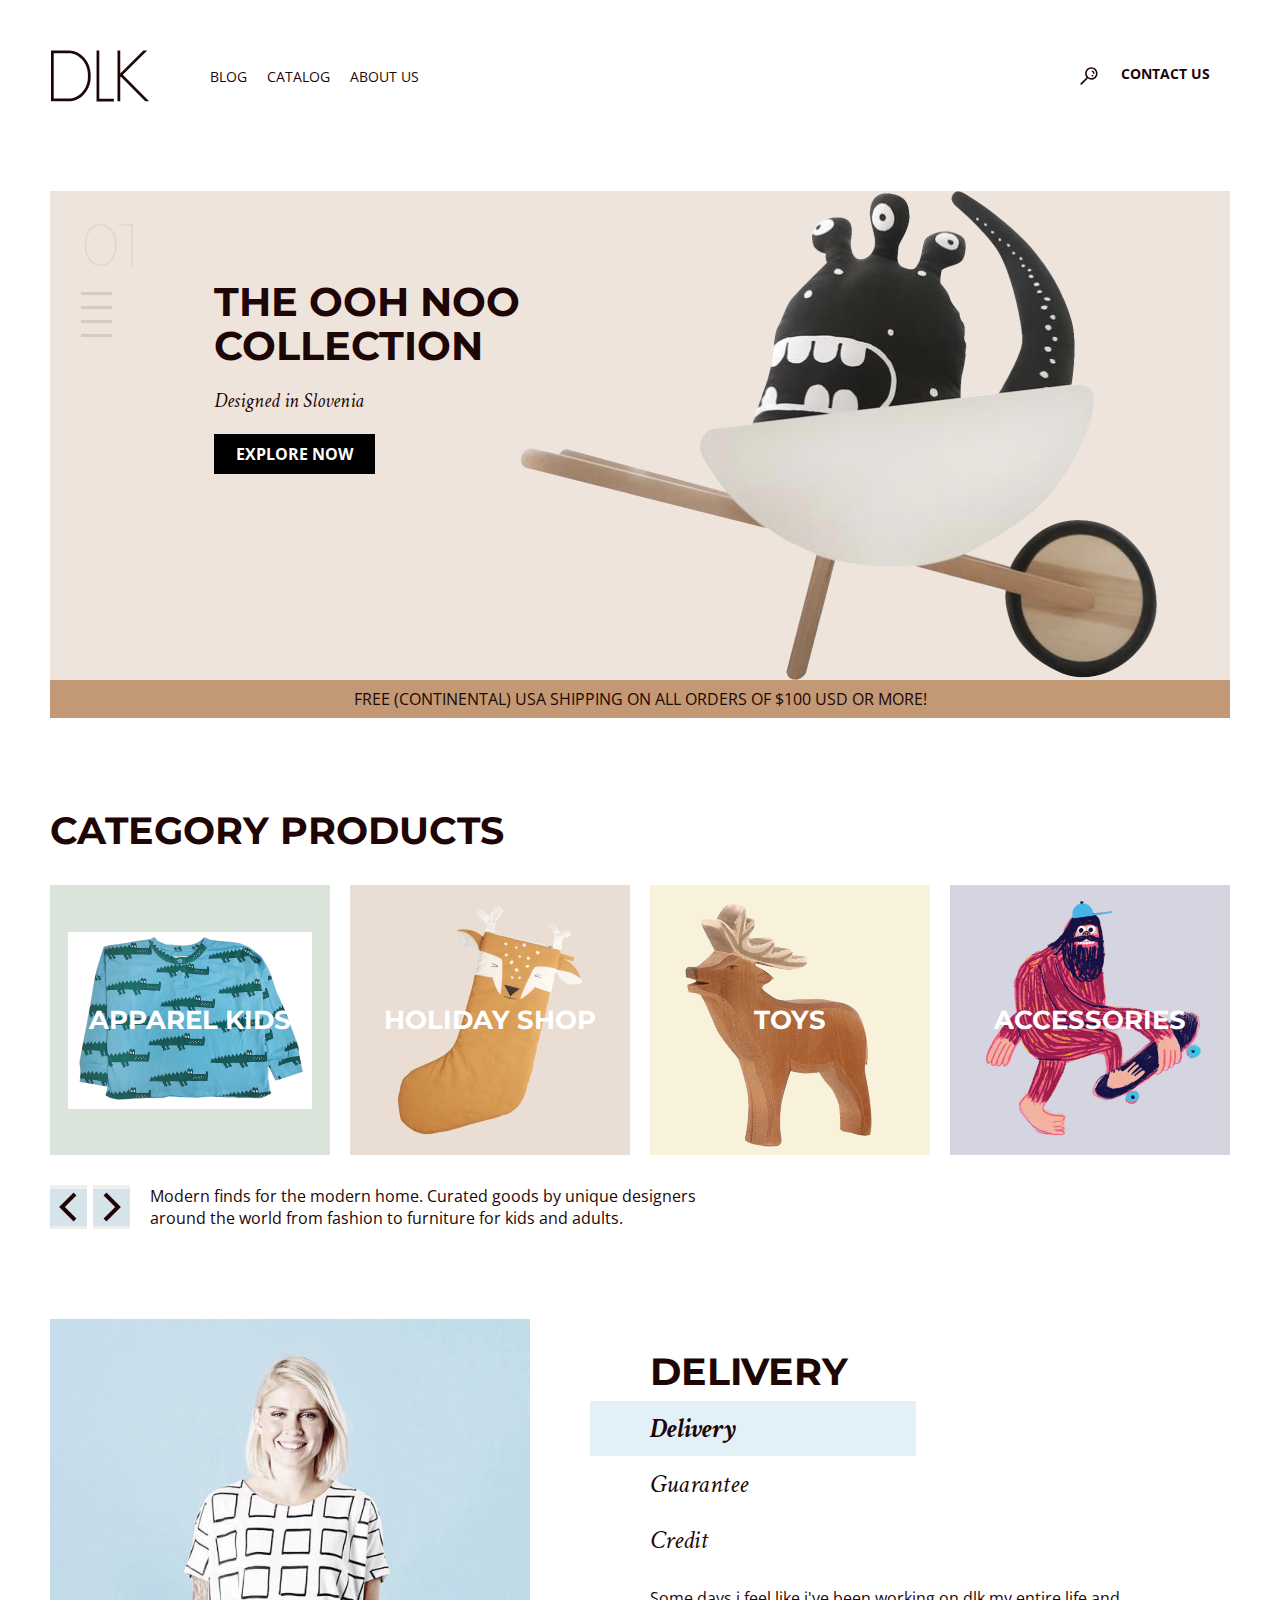
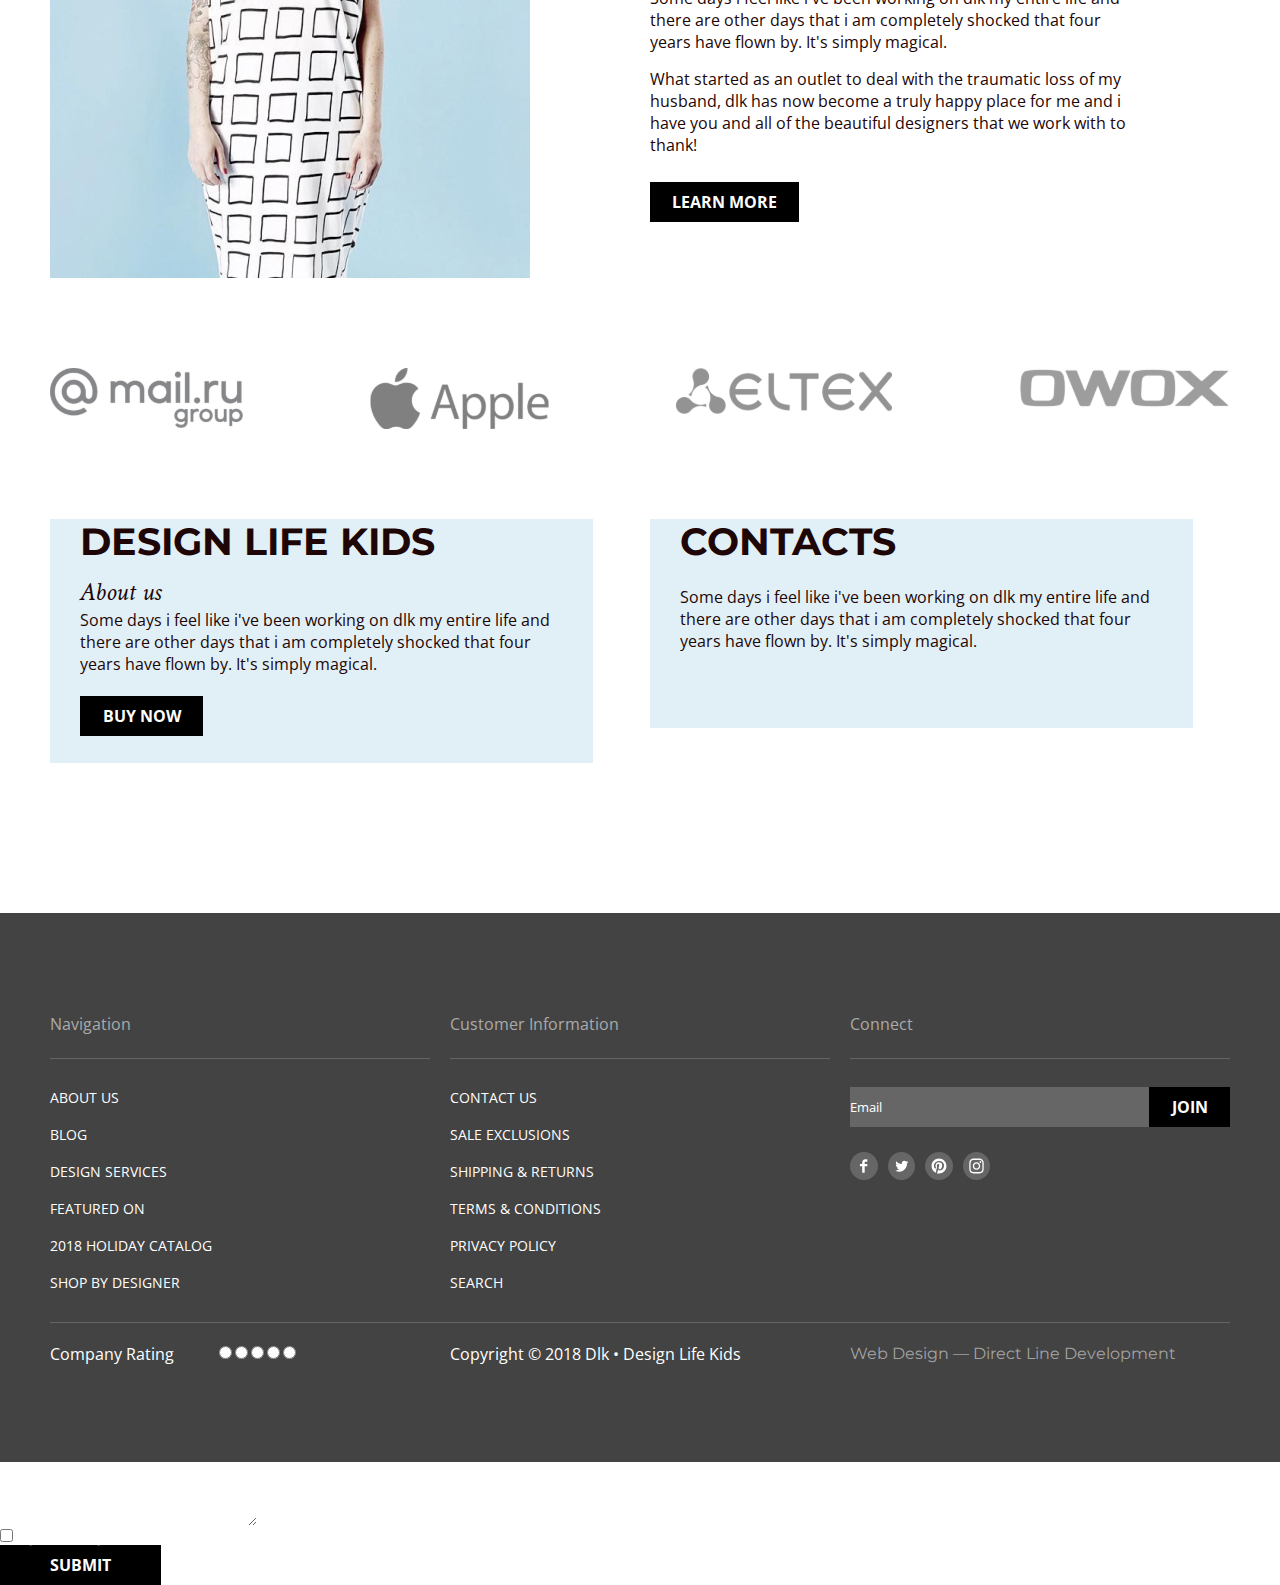
==== commit 77e100e7: "Merge pull request #5 from 8maynik/main" ====
--- a/FIRST-SITE/index.html
+++ b/FIRST-SITE/index.html
@@ -12,10 +12,9 @@
 	<title>Main</title>
 </head>
 <body>
-	<div class="wrapper"> <!--сюда можно применить стили которые не стоит вешать на body-->
+	<div class="wrapper"> 
 		<header class="header">
 			<div class="container container__header">
-				<div class="nav__container">
 					<div class="logo">
 						<a href="./index.html">
 							<img class="logo-img" src="./assets/image/LOGO.svg" alt="logo">
@@ -28,10 +27,9 @@
 							<li class="item item__header"><a href="#" class="link link__header">about us</a></li>
 						</ul>
 					</nav>
-				</div>
 				<div class="search-contact-us">
 					<div class="search">
-						<!--<input type="text" class="search-field" placeholder="Введите поисковой запрос">--> <!--пока не понял как мы подключим к картинке поиск поэтому оставлю пока только img-->
+						<!--<input type="text" class="search-field" placeholder="Введите поисковой запрос">--> 
 						<img src="./assets/icon/search.svg" alt="search-image" class="search-icon">
 					</div>
 					<a href="./pages/contact-us.html" class="link link__contact-us">contact us</a>
@@ -41,56 +39,65 @@
 		<main class="main">
 			<section class="section section__explore">
 				<div class="container container__explore">
-					<!--блок из цифры и четырех полосок это вроде не бургер меню + на других страницах нет цифры как здесь "01", поэтому, честно говоря вообще не понимаю зачем здесь этот блок, но думаю можно реализовать через стили бордером интересно что вы скажете-->
-					<div class="number-rectangle">
-						<p class="number-page">01</p>
-						<ul class="rectangle rectangle__container"> 
-							<li class="item item__rectangle"><a href="#" class="link link__rectangle"></a></li>
-							<li class="item item__rectangle"><a href="#" class="link link__rectangle"></a></li>
-							<li class="item item__rectangle"><a href="#" class="link link__rectangle"></a></li>
-							<li class="item item__rectangle"><a href="#" class="link link__rectangle"></a></li>
-						</ul>
-					</div>
-					<div class="theoohnoo">
-						<h2 class="title-explore">The ooh noo collection</h2>
-						<p class="italic">Designed in Slovenia</p>
-						<button type="button" name="Explore-now" class="button button__explore">Explore now</button>
-					</div>
-					<div class="explore-image">
-						<img src="./assets/image/thoohnoo-image.png" alt="explore-image">
-					</div>
-					<p class="bottom-text">Free (continental) USA shipping on all orders of $100 USD or more!</p>
+					<ul class="explore-ul">
+						<li class="num">
+							<div class="number-rectangle">
+								<p class="number-page">01</p>
+								<ul class="rectangle rectangle__container"> 
+									<li class="item item__rectangle"><a href="#" class="link link__rectangle"></a></li>
+									<li class="item item__rectangle"><a href="#" class="link link__rectangle"></a></li>
+									<li class="item item__rectangle"><a href="#" class="link link__rectangle"></a></li>
+									<li class="item item__rectangle"><a href="#" class="link link__rectangle"></a></li>
+								</ul>
+							</div>
+						</li>
+						<li class="num">
+							<div class="theoohnoo">
+								<h2 class="title-explore">The ooh noo collection</h2>
+								<p class="italic">Designed in Slovenia</p>
+								<button type="button" name="Explore-now" class="button button__explore">Explore now</button>
+							</div>
+						</li>
+						<li class="num">
+							<div class="explore-image">
+								<img src="./assets/image/thoohnoo-image.png" alt="explore-image">
+							</div>
+						</li>
+					</ul>
+				</div>
+				<div class="container bottom-text">
+					<p>Free (continental) USA shipping on all orders of $100 USD or more!</p>
 				</div>
 			</section>
 			<section class="section section__category">
 				<div class="container container__category">
 					<h2 class="title-category">Category Products</h2>
-					<div class="category-products">
-						<div class="cards cards__apparel">
+					<ul class="category-products">
+						<li class="cards cards__apparel">
 							<img class="img-apparel" src="./assets/image/apparel-kids.png" alt="APPAREL KIDS">
 							<a href="#" class="cards-link">APPAREL KIDS</a>
-						</div>
-						<div class="cards cards__holiday">
+						</li>
+						<li class="cards cards__holiday">
 							<img src="./assets/image/holiday-shop.png" alt="HOLIDAY SHOP">
 							<a href="#" class="cards-link">HOLIDAY SHOP</a>
-						</div>
-						<div class="cards cards__toys">
+						</li>
+						<li class="cards cards__toys">
 							<img src="./assets/image/toys.png" alt="TOYS">
 							<a href="#" class="cards-link">TOYS</a>
-						</div>
-						<div class="cards cards__accessories">
+						</li>
+						<li class="cards cards__accessories">
 							<img src="./assets/image/accessories.png" alt="ACCESSORIES">
 							<a href="#" class="cards-link">ACCESSORIES</a>
-						</div>
-						<div class="cards cards__sale">
+						</li>
+						<!--li-- class="cards cards__sale">
 							<img src="./assets/image/sale.png" alt="SALE">
 							<a href="#" class="cards-link">SALE</a>
-						</div>
-						<div class="cards cards__adults">
+						</!--li-->
+						<!--li-- class="cards cards__adults">
 							<img src="./assets/image/apparel-adults.png" alt="APPAREL ADULTS">
 							<a href="#" class="cards-link">APPAREL ADULTS</a>
-						</div>
-					</div>
+						</!--li-->
+					</ul>
 					<div class="bottom-switch">
 						<button type="button" class="category-button-left"><img src="./assets/icon/left-arrow-button.png" alt="icon-button-left"></button>
 						<button type="button" class="category-button-right"><img src="./assets/icon/right-arrow-button.png" alt="icon-button-right"></button>
@@ -119,12 +126,20 @@
 			<section class="section section__work-with">
 				<h2>work with</h2>
 				<div class="container container__work-with">
-					<div class="work-with__images">
-						<a class="img-mail" href="#"><img src="./assets/image/mail-group.png" alt="mail-ru group"></a>
-						<a class="img-apple" href=""><img src="./assets/image/apple.png" alt="apple"></a>
-						<a class="img-eltex" href=""><img src="./assets/image/eltex.png" alt="eltex"></a>
-						<a class="img-owox" href=""><img src="./assets/image/owox.png" alt="owox"></a> 
-					</div>
+					<ul class="work-with__images">
+						<li class="item__work-with">
+							<a class="img-mail" href="#"><img src="./assets/image/mail-group.svg" alt="mail-ru group"></a>
+						</li>
+						<li class="item__work-with">
+							<a class="img-apple" href=""><img src="./assets/image/apple.svg" alt="apple"></a>
+						</li>
+						<li class="item__work-with">
+							<a class="img-eltex" href=""><img src="./assets/image/eltex.svg" alt="eltex"></a>
+						</li>
+						<li class="item__work-with">
+							<a class="img-owox" href=""><img src="./assets/image/owox.svg" alt="owox"></a> 
+						</li>
+					</ul>
 				</div>
 			</section>
 			<section class="section section__buy-now">
@@ -138,7 +153,9 @@
 					<article class="contacts">
 						<h2 class="title-contacts">Contacts</h2>
 						<p class="text text__contacts">Some days i feel like i've been working on dlk my entire life and there are other days that i am completely shocked that four years have flown by. It's simply magical.</p>
-						<iframe src="https://www.google.com/maps/embed?pb=!1m18!1m12!1m3!1d2372.5510575195844!2d49.28803825162973!3d53.512214679916106!2m3!1f0!2f0!3f0!3m2!1i1024!2i768!4f13.1!3m3!1m2!1s0x416879ed1ada6fbd%3A0x751234490b1ca980!2sDirect%20Line%20Digital!5e0!3m2!1sru!2sru!4v1663870506192!5m2!1sru!2sru" width="483" height="196" style="border:0;" allowfullscreen="" loading="lazy" referrerpolicy="no-referrer-when-downgrade"></iframe>
+						<div class="map">
+							<iframe src="https://www.google.com/maps/embed?pb=!1m18!1m12!1m3!1d2372.5510575195844!2d49.28803825162973!3d53.512214679916106!2m3!1f0!2f0!3f0!3m2!1i1024!2i768!4f13.1!3m3!1m2!1s0x416879ed1ada6fbd%3A0x751234490b1ca980!2sDirect%20Line%20Digital!5e0!3m2!1sru!2sru!4v1663870506192!5m2!1sru!2sru" width="483" height="196" style="border:0;" allowfullscreen="" loading="lazy" referrerpolicy="no-referrer-when-downgrade"></iframe>
+						</div>
 					</article>
 				</div>
 			</section>
@@ -176,13 +193,13 @@
 						<form class="form-email" action="#" method="POST">
 							<input class="enter-email" type= "text" name="email" placeholder="Email"> 
 							<input class="button button__join" type="submit" value="Join">
+							</form>
 							<div class="social"> <!--так же загрузил бы через стили-->
-								<a href="#"><img src="./assets/icon/Facebook.svg" alt="facebook"></a>
-								<a href="#"><img src="./assets/icon/Twitter.svg" alt="twitter"></a>
-								<a href="#"><img src="./assets/icon/Pinterest.svg" alt="pinterest"></a>
-								<a href="#"><img src="./assets/icon/Instagram.svg" alt="inst"></a> 
-							</div>
-							</form>  
+								<a class="social-img" href="#"><img src="./assets/icon/Facebook.svg" alt="facebook"></a>
+								<a class="social-img" href="#"><img src="./assets/icon/Twitter.svg" alt="twitter"></a>
+								<a class="social-img" href="#"><img src="./assets/icon/Pinterest.svg" alt="pinterest"></a>
+								<a class="social-img" href="#"><img src="./assets/icon/Instagram.svg" alt="inst"></a> 
+							</div>  
 					</article>
 				</div>
 				<div class="line-allwidth"></div> <!--здесь будет линия футера отчерчивающая всю ширину контейнера под предыдущим блоком-->
@@ -190,16 +207,26 @@
 					<div class="company-rating">
 						<p class="text-buttom text__company-rating">Company Rating</p>
 						<div class="rating-area">
-							<input type="radio" id="star-5" name="rating" value="5">
-							<label for="star-5" title="«5»"></label>	
-							<input type="radio" id="star-4" name="rating" value="4">
-							<label for="star-4" title="«4»"></label>    
-							<input type="radio" id="star-3" name="rating" value="3">
-							<label for="star-3" title="«3»"></label>  
-							<input type="radio" id="star-2" name="rating" value="2">
-							<label for="star-2" title="«2»"></label>    
-							<input type="radio" id="star-1" name="rating" value="1">
-							<label for="star-1" title="«1»"></label>
+							<div class="rating__items">
+								<input type="radio" id="star-5" name="rating" value="5">
+								<label class="star" for="star-5" title="«5»"></label>	
+							</div>
+							<div class="rating__items">
+								<input type="radio" id="star-4" name="rating" value="4">
+								<label class="star" for="star-4" title="«4»"></label> 
+							</div>
+							<div class="rating__items">
+								<input type="radio" id="star-3" name="rating" value="3">
+								<label class="star" for="star-3" title="«3»"></label> 
+							</div>
+							<div class="rating__items">
+								<input type="radio" id="star-2" name="rating" value="2">
+								<label class="star" for="star-2" title="«2»"></label> 
+							</div>
+							<div class="rating__items">
+								<input type="radio" id="star-1" name="rating" value="1">
+								<label class="star" for="star-1" title="«1»"></label>
+							</div>       
 						</div>
 					</div>
 						<p class="text-buttom text__copyright">Copyright © 2018 Dlk • Design Life Kids</p>
--- a/FIRST-SITE/css/common.css
+++ b/FIRST-SITE/css/common.css
@@ -89,9 +89,33 @@
 /*--------------------------------------------------------------------------ОБНУЛЕНИЕ------------------------------------------------------------------------*/
 /*--------------------------------------------------------------------------HEADER------------------------------------------------------------------------*/
 
+.container__header {
+	display: flex;
+	align-items: center;
+	margin-top: 50px;
+	margin-bottom: 40px;
+}
+
+.nav {
+	margin-right: auto;
+}
+
+.list__header {
+	display:flex;
+}
+
+.search-contact-us {
+	display: flex;
+}
+
+.link__contact-us {
+	margin-left: 20.02px;
+}
+
 .logo-img {
 	width: 100.08px;
 	height: 52px;
+	margin-right: 60.06px;
 }
 
 .link {
@@ -102,6 +126,7 @@
 	align-items: center;
 	text-transform: uppercase;
 	color: #1E0606;
+	margin-right: 20.02px;
 }
 
 .search-icon {
@@ -137,16 +162,34 @@
 	background-color: #434343;
 }
 
+.container__footer {
+	
+}
+
+.nuv-cus-con {
+	display: flex;
+}
+
 .ft {
+	margin-top: 100px;
 	width: 380px;
 	height: 281px;
 }
 
+.ft:not(:last-child) {
+	margin-right: 20px;
+}
+
 .text-footer {
 	font-family: 'Open Sans';
 	font-weight: 400;
 	line-height: 22px;
 	color: #AAAAAA;
+	margin-bottom: 23px;
+}
+
+.item__footer:not(:last-child) {
+	margin-bottom: 15px;
 }
 
 .link__footer {
@@ -159,16 +202,22 @@
 .line {
 	border-bottom: solid 1px #666666;
 	width: 380px;
+	margin-bottom: 28px;
 }
 
 .line-allwidth {
 	border-bottom: solid 1px #666666;
 	max-width: 100%;
+	margin: 28px 0 23px 0;
 }
 
 .button__join {
 	width: 81px;
 	height: 40px;
+}
+
+.form-email {
+	display: flex;
 }
 
 .enter-email {
@@ -182,6 +231,8 @@
 	color: #ffffff;
 }
 
+
+
 .enter-email, :placeholder-shown {
 	font-family: 'Open Sans';
 	font-weight: 400;
@@ -193,20 +244,75 @@
 .social {
 	width: 150px;
 	height: 30px;
+	display: flex;
+	margin-top: 25.02px;
+}
+
+.social-img {
+	margin-right: 10px;
 }
 
 .text-buttom {
 	display: flex;
 	align-items: center;
 	color: #FFFFFF;
-}
-
-.text__company-rating, .text__copyright {
-	color: #ffffff;
+	margin-bottom: 100px;
+}
+
+.text__company-rating {
+	margin-right: 20.02px;
+}
+
+
+
+.text__copyright{
+	margin-right: 109px;
 }
 
 .web-design {
 	color: #A2A2A2;
 }
 
-/*--------------------------------------------------------------------------FOOTER------------------------------------------------------------------------*/+.com-cop-des {
+	display: flex;
+}
+
+.company-rating {
+	display: flex;
+	margin-right: 154.88px;
+}
+
+.rating-area {
+	display: flex;
+	margin-left: 25.02px;
+}
+
+.rating__items:not(:last-child) {
+	margin-right: 2.88px;
+}
+
+
+/*--------------------------------------------------------------------------FOOTER------------------------------------------------------------------------*/
+
+/*--------rating--------*/
+/*
+.rating-area {
+	display: inline-block;
+	font-size: 16px;
+	position: relative;
+}
+
+.rating-area::before{
+	content: "⭐⭐⭐⭐⭐";
+	display: block;
+}
+
+.star {
+	position: absolute;
+	width: 100%;
+	height: 100%;
+	top: 0;
+	left: 0;
+	display: flex;
+	flex-direction: row-reverse;
+} */--- a/FIRST-SITE/css/style.css
+++ b/FIRST-SITE/css/style.css
@@ -1,4 +1,27 @@
 /*--------------------------------------------------------------------------EXPLORE-----------------------------------------------------------------------------*/
+
+/*.container__explore {
+	display: flex;
+}*/
+
+.explore-ul {
+	display: flex;
+	background: #EEE4DB;
+	margin-top: 89px;
+}
+
+/*-----------------цифра-и-переключалки-4-полоски-------*/
+
+.number-rectangle{
+	margin-left: 31.02px;
+	margin-right: 72.02px;
+}
+
+
+.rectangle__container {
+	background: #EEE4DB;
+}
+
 .number-page {
 	width: 61px;
 	height: 74px;
@@ -7,15 +30,37 @@
 	font-size: 60px;
 	line-height: 73px;
 	color: rgba(30, 6, 6, 0.05);
-}
-
-.container__explore {
-	background: #EEE4DB;
+	margin-top: 17px;
+}
+
+.rectangle {
+margin-top: 10px;
 }
 
 .item__rectangle {
-	border-top: 31px;
+	border: 1px solid #D6CAC2;
+	width: 31px;
+	height: 3px;
 	background-color: #D6CAC2;
+	margin-bottom: 11px;
+}
+
+.item__rectangle:checked{
+	background-color: #725F5B;
+}
+
+.item__rectangle:active{
+	background-color: #725F5B;
+}
+
+.item__rectangle:hover{
+	background-color: #725F5B;
+}
+/*-----------------цифра-и-переключалки-4-полоски-------*/
+/*-----------------theoohnoo----------------------------*/
+
+.theoohnoo{
+	margin-top: 89px;
 }
 
 .title-explore {
@@ -25,6 +70,7 @@
 	font-size: 40px;
 	line-height: 110%;
 	color: #1E0606;
+	margin-bottom:  20px;
 }
 
 .italic {
@@ -35,10 +81,15 @@
 	font-weight: 400;
 	font-size: 20px;
 	line-height: 26px;
+	margin-bottom:  20px;
+}
+
+.explore-image{
+	padding-top: -89px;
+	margin-top: auto;
 }
 
 .bottom-text {
-	height: 39px;
 	font-family: 'Open Sans';
 	font-weight: 700;
 	font-size: 12px;
@@ -47,6 +98,7 @@
 	text-transform: uppercase;
 	color: #ffffff;
 	background-color: #C29974;
+	margin-bottom: 90px;
 	padding: 11px;
 }
 
@@ -59,6 +111,11 @@
 	font-weight: 700;
 	font-size: 38px;
 	line-height: 46px;
+	margin-bottom: 30px;
+}
+
+.category-products {
+	display: flex;
 }
 
 .cards {
@@ -83,14 +140,17 @@
 
 	.cards__apparel {
 		background-color: #DBE4DB;
+		margin-right: 20px;
 	}
 
 	.cards__holiday {
 		background-color: #EADDD3;
+		margin-right: 20px;
 	}
 
 	.cards__toys {
 		background-color: #F8F2DA;
+		margin-right: 20px;
 	}
 
 	.cards__accessories {
@@ -105,6 +165,18 @@
 		background-color: #E5EAF8;
 	}
 
+	.bottom-switch {
+		display: flex;
+		margin: 30px 0 90px 0px;
+	}
+
+	.category-button-left{
+		margin-right: 6px;
+	}
+
+	.category-button-right{
+		margin-right: 20px;
+	}
 
 	.text__bottom-switch {
 		width: 580px;
@@ -118,102 +190,133 @@
 /*--------------------------------------------------------------------------CATEGORY----------------------------------------------------------------------------*/
 /*--------------------------------------------------------------------------DELIVERY----------------------------------------------------------------------------*/
 
+.container__delivery {
+	display: flex;
+}
+
 	.delivery-image {
 		width: 480px;
 		height: 559px;
-	}
+		margin-right: 60px;
+	}
+
+.delivery__content {
+	margin-top: 30px;
+}
 
 	.title-delivery {
 		width: 199px;
-		height: 47px;
 		font-family: 'Montserrat';
 		font-weight: 700;
 		font-size: 38px;
 		line-height: 46px;
 		text-transform: uppercase;
+		margin: 0 0 6px 60px;
 	}
 
 	.inscr {
+		display: flex;
+		align-items: center;
 		width: 326px;
 		height: 55px;
 		background: rgba(112, 187, 220, 0.2);
+		margin-bottom: 11px;
 	}
 
 	.title-inscription {
 		width: 88px;
-		height: 34px;
 		font-family: 'Crimson Text';
 		font-style: italic;
 		font-weight: 700;
 		font-size: 26px;
 		line-height: 34px;
+		margin-left: 60px;
 	}
 
 	.inscr-guarantee{ 
 		width: 98px;
-		height: 34px;
 		font-family: 'Crimson Text';
 		font-style: italic;
 		font-weight: 400;
 		font-size: 26px;
 		line-height: 34px;
+		margin: 0 0 22px 60px;
 	}
 
 	.inscr-credit {
 		width: 58px;
-		height: 34px;
 		font-family: 'Crimson Text';
 		font-style: italic;
 		font-weight: 400;
 		font-size: 26px;
 		line-height: 34px;
+		margin: 0 0 30px 60px;
 	}
 
 	.text__some-days {
 		width: 480px;
-		height: 66px;
-		font-family: 'Open Sans';
-		font-weight: 400;
-		font-size: 16px;
-		line-height: 22px;
+		font-family: 'Open Sans';
+		font-weight: 400;
+		font-size: 16px;
+		line-height: 22px;
+		margin: 0 0 15.2px 60px;
 	}
 
 	.text__what-started {
 		width: 480px;
-		height: 88px;
 		font-family: 'Open Sans';
 		font-style: normal;
 		font-weight: 400;
 		font-size: 16px;
 		line-height: 22px;
+		margin: 0 0 26px 60px;
 	}
 
 	.button__learn-more{
 		width: 149px;
 		height: 40px;
+		margin-left: 60px;
 	}
 
 /*--------------------------------------------------------------------------DELIVERY----------------------------------------------------------------------------*/
 /*--------------------------------------------------------------------------WORK-WITH----------------------------------------------------------------------------*/
 
 	.section__work-with {
+		margin-top: 90px;
+		margin-bottom: 90px;
 		font-size: 0;
+	}
+
+	.work-with__images {
+		display: flex;
+	}
+
+	.item__work-with:not(:last-child) {
+		margin-right: 127px;
 	}
 /*--------------------------------------------------------------------------WORK-WITH----------------------------------------------------------------------------*/
 /*--------------------------------------------------------------------------BUY-NOW-----AND-MAP------------------------------------------------------------------*/
 
+.section__buy-now {
+
+}
+
+.container__buy-now {
+	display: flex;
+}
+
 	.design-life-kids {
 		width: 543px;
-		height: 228px;
 		background: #E1F0F7;
+		margin-right: 57px;
 	}
 
 	.title-design-life-kids {
 		width: 357px;
-		height: 47px;
 		font-weight: 700;
 		font-size: 38px;
 		line-height: 46px;
+		margin: 0 0 10px 30px;
 	}
 
 	.about-us {
@@ -225,6 +328,7 @@
 		font-size: 26px;
 		line-height: 34px;
 		color: #1E0606;
+		margin: 0 0 9.02px 30px;
 	}
 
 	.text__buy-now {
@@ -234,11 +338,14 @@
 		font-weight: 400;
 		font-size: 16px;
 		line-height: 22px;
+		margin: 0 0 20px 30px;
 	}
 
 	.button__buy-now {
 		width: 123px;
 		height: 40px;
+		margin-left: 30px;
+		margin-bottom: 27.02px;
 	}
 
 	.contacts {
@@ -255,6 +362,7 @@
 		font-weight: 700;
 		font-size: 38px;
 		line-height: 46px;
+		margin: 0 0 20px 30px;
 	}
 
 	.text__contacts {
@@ -264,6 +372,11 @@
 		font-weight: 400;
 		font-size: 16px;
 		line-height: 22px;
-	}
-
-/*--------------------------------------------------------------------------BUY-NOW-----AND-MAP------------------------------------------------------------------*/+		margin: 0 0 30px 30px;
+	}
+
+	.map {
+		margin-left: 30px;
+	}
+
+/*--------------------------------------------------------------------------BUY-NOW-----AND-MAP------------------------------------------------------------------*/
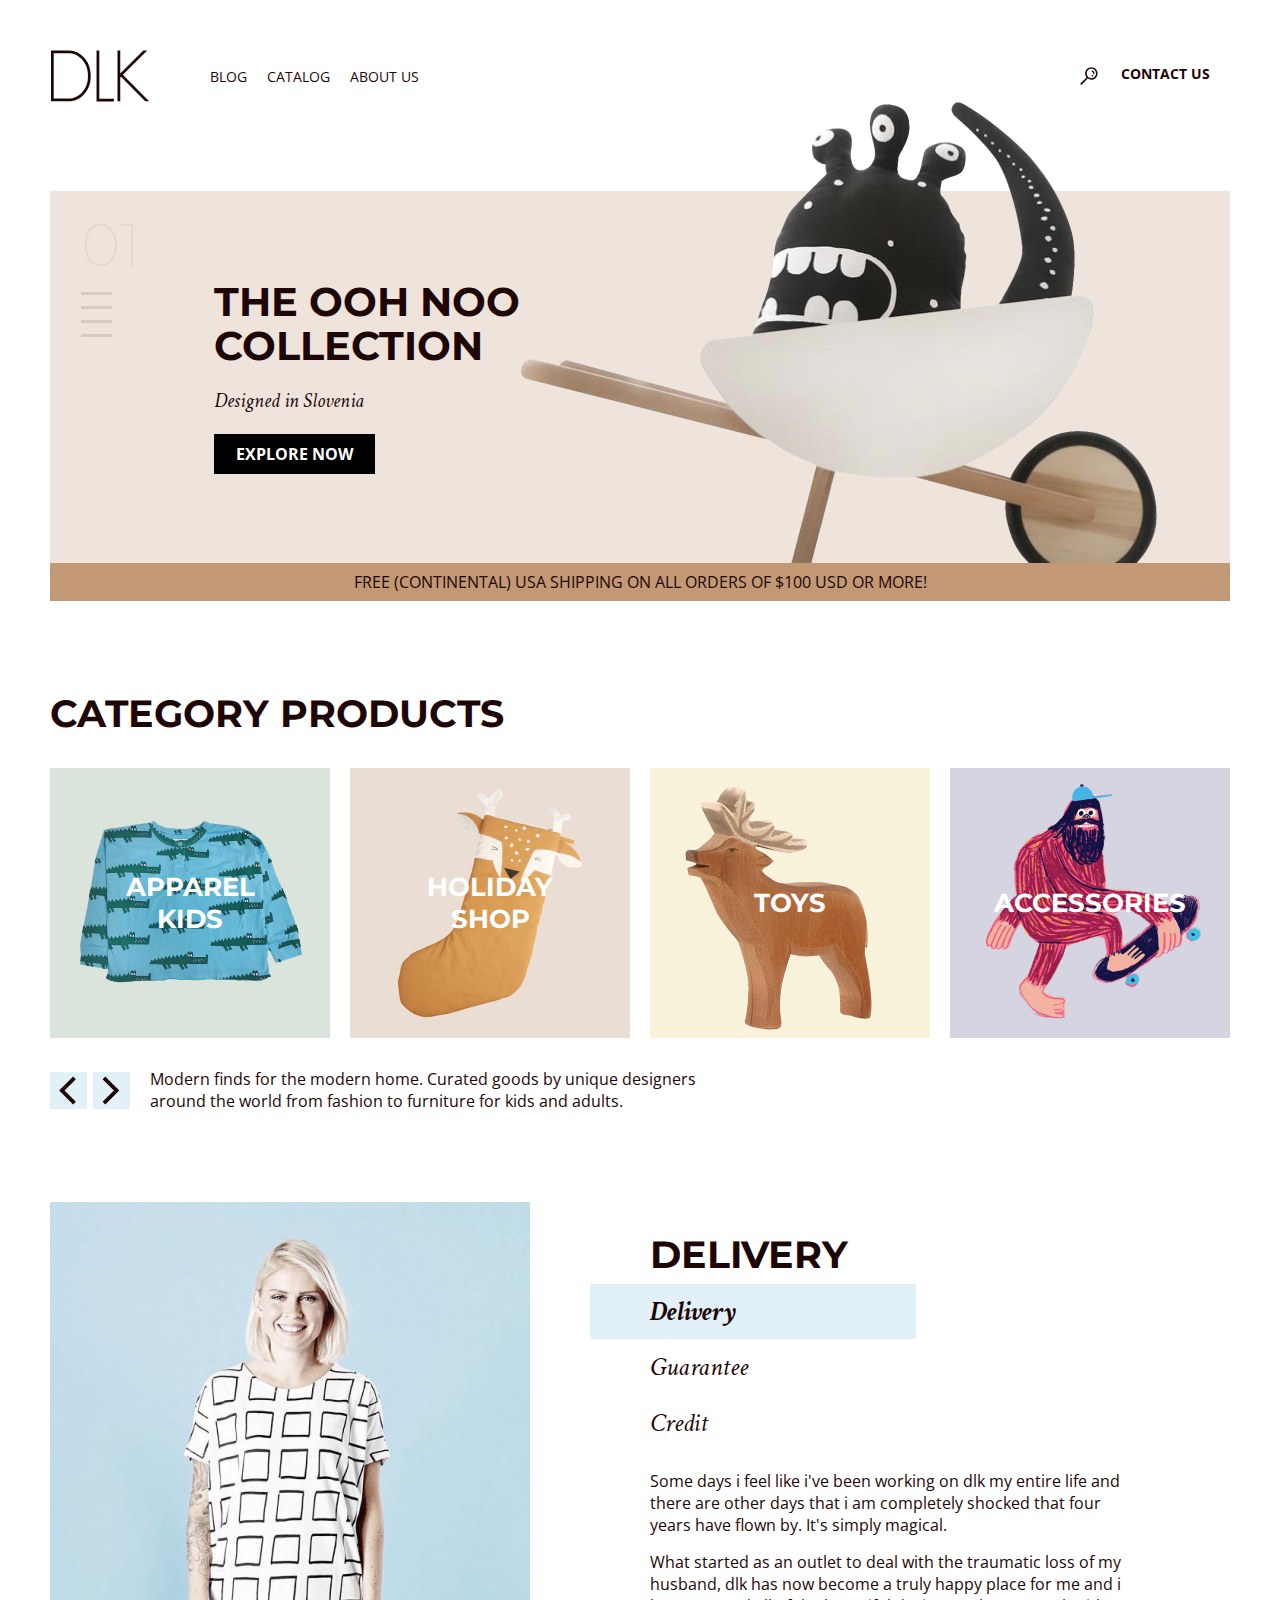
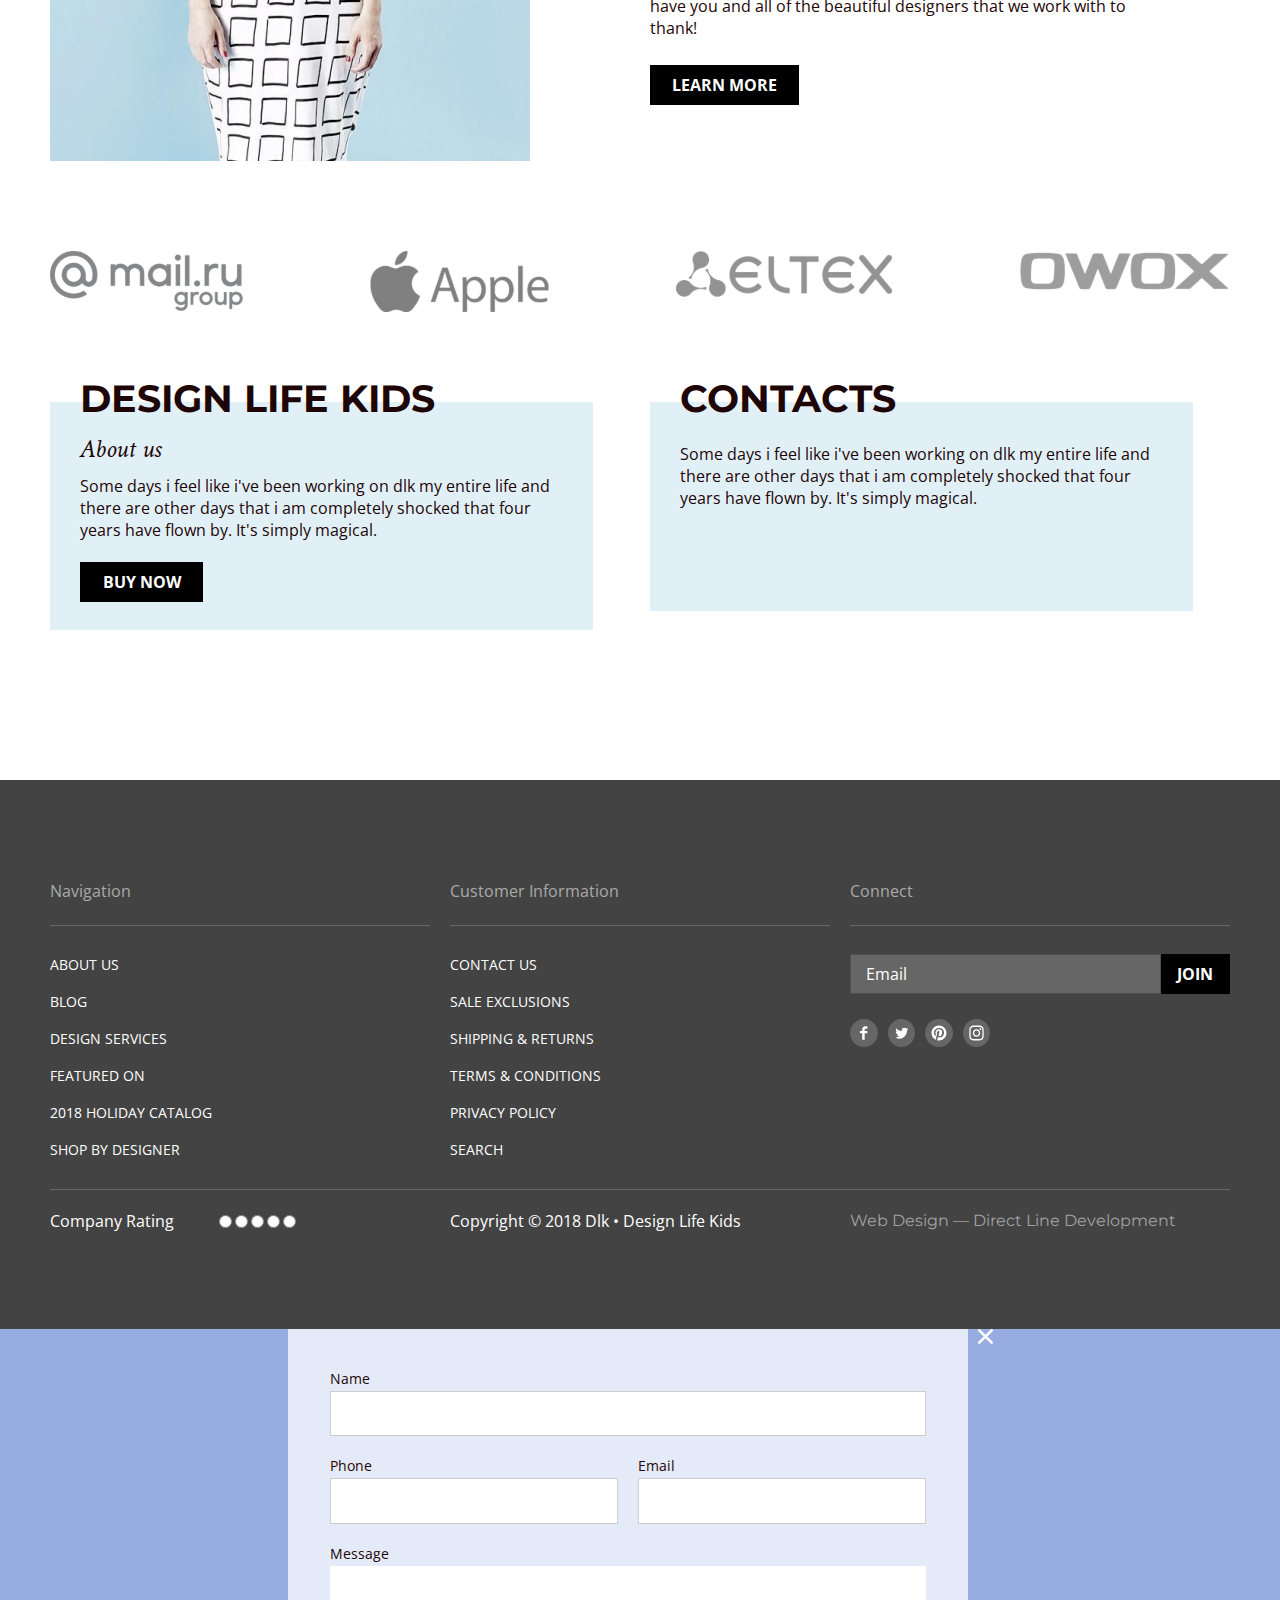
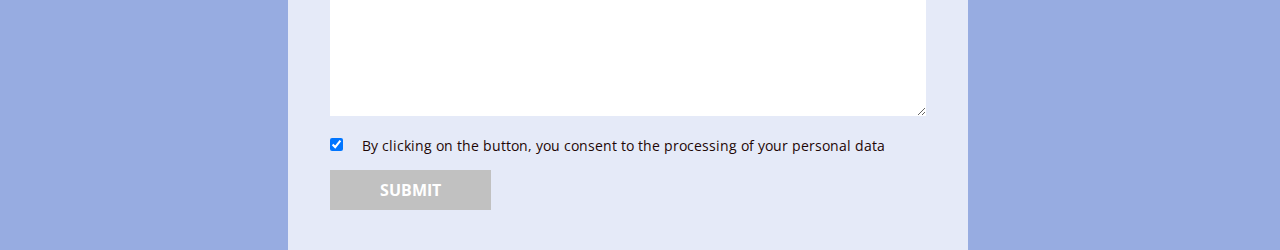
==== commit a0a7223e: "css for all pages" ====
--- a/FIRST-SITE/index.html
+++ b/FIRST-SITE/index.html
@@ -9,6 +9,7 @@
 	<link href="https://fonts.googleapis.com/css2?family=Archivo:wght@700&family=Crimson+Text:ital,wght@1,400;1,700&family=Lato:wght@700&family=Montserrat:wght@200;300;600;700&family=Open+Sans:wght@400;700&family=Roboto&display=swap" rel="stylesheet">
 	<link rel="stylesheet" href="./css/common.css">
 	<link rel="stylesheet" href="./css/style.css">
+	<link rel="stylesheet" href="./css/normolize.css">
 	<title>Main</title>
 </head>
 <body>
@@ -22,7 +23,7 @@
 					</div>
 					<nav class="nav">
 						<ul class="list list__header">
-							<li class="item item__header"><a href="#" class="link link__header">blog</a></li>
+							<li class="item item__header"><a href="./pages/blog.html" class="link link__header">blog</a></li>
 							<li class="item item__header"><a href="./pages/catalog.html" class="link link__header">catalog</a></li>
 							<li class="item item__header"><a href="#" class="link link__header">about us</a></li>
 						</ul>
@@ -44,10 +45,10 @@
 							<div class="number-rectangle">
 								<p class="number-page">01</p>
 								<ul class="rectangle rectangle__container"> 
-									<li class="item item__rectangle"><a href="#" class="link link__rectangle"></a></li>
-									<li class="item item__rectangle"><a href="#" class="link link__rectangle"></a></li>
-									<li class="item item__rectangle"><a href="#" class="link link__rectangle"></a></li>
-									<li class="item item__rectangle"><a href="#" class="link link__rectangle"></a></li>
+									<li class="item item__rectangle"><!--a-- href="#" class="link link__rectangle"></!--a--></li>
+									<li class="item item__rectangle"><!--a-- href="#" class="link link__rectangle"></!--a--></li>
+									<li class="item item__rectangle"><!--a-- href="#" class="link link__rectangle"></!--a--></li>
+									<li class="item item__rectangle"><!--a-- href="#" class="link link__rectangle"></!--a--></li>
 								</ul>
 							</div>
 						</li>
@@ -75,19 +76,19 @@
 					<ul class="category-products">
 						<li class="cards cards__apparel">
 							<img class="img-apparel" src="./assets/image/apparel-kids.png" alt="APPAREL KIDS">
-							<a href="#" class="cards-link">APPAREL KIDS</a>
+							<a href="../FIRST-SITE/pages/toy-for-kids.html" class="cards-link">APPAREL KIDS</a>
 						</li>
 						<li class="cards cards__holiday">
 							<img src="./assets/image/holiday-shop.png" alt="HOLIDAY SHOP">
-							<a href="#" class="cards-link">HOLIDAY SHOP</a>
+							<a href="../FIRST-SITE/pages/toy-for-kids.html" class="cards-link">HOLIDAY SHOP</a>
 						</li>
 						<li class="cards cards__toys">
 							<img src="./assets/image/toys.png" alt="TOYS">
-							<a href="#" class="cards-link">TOYS</a>
+							<a href="../FIRST-SITE/pages/toy-for-kids.html" class="cards-link">TOYS</a>
 						</li>
 						<li class="cards cards__accessories">
 							<img src="./assets/image/accessories.png" alt="ACCESSORIES">
-							<a href="#" class="cards-link">ACCESSORIES</a>
+							<a href="../FIRST-SITE/pages/toy-for-kids.html" class="cards-link card-link-acc">ACCESSORIES</a>
 						</li>
 						<!--li-- class="cards cards__sale">
 							<img src="./assets/image/sale.png" alt="SALE">
@@ -99,8 +100,14 @@
 						</!--li-->
 					</ul>
 					<div class="bottom-switch">
-						<button type="button" class="category-button-left"><img src="./assets/icon/left-arrow-button.png" alt="icon-button-left"></button>
-						<button type="button" class="category-button-right"><img src="./assets/icon/right-arrow-button.png" alt="icon-button-right"></button>
+						<!--<button type="button" class="category-button-left"><img src="./assets/icon/left-arrow-button.png" alt="icon-button-left"></button>
+						<button type="button" class="category-button-right"><img src="./assets/icon/right-arrow-button.png" alt="icon-button-right"></button>-->
+						<div class="arrow-btn-left">
+							<button type="button" class="category-button-left"></button>
+						</div>
+						<div class="arrow-btn-right">
+							<button type="button" class="category-button-right"></button>
+						</div>
 						<p class="text text__bottom-switch">Modern finds for the modern home. Curated goods by unique designers around the world from fashion to furniture for kids and adults.</p>
 					</div>
 				</div>
@@ -145,16 +152,20 @@
 			<section class="section section__buy-now">
 				<div class="container container__buy-now">
 					<div class="design-life-kids">
-						<h2 class="title-design-life-kids">Design Life Kids</h2>
-						<a href="#" class="about-us">About us</a> <!--так как у нас есть отдельня страница с блогом about us могу предположить что это будет ссылка на страницу about us-->
-						<p class="text text__buy-now">Some days i feel like i've been working on dlk my entire life and there are other days that i am completely shocked that four years have flown by. It's simply magical.</p>
-						<a href="#" class="button button__buy-now">Buy Now</a>
+						<div class="by-now__content">
+							<h2 class="title-design-life-kids">Design Life Kids</h2>
+							<a href="#" class="about-us">About us</a> 
+							<p class="text text__buy-now">Some days i feel like i've been working on dlk my entire life and there are other days that i am completely shocked that four years have flown by. It's simply magical.</p>
+							<a href="#" class="button button__buy-now">Buy Now</a>
+						</div>
 					</div>
 					<article class="contacts">
-						<h2 class="title-contacts">Contacts</h2>
-						<p class="text text__contacts">Some days i feel like i've been working on dlk my entire life and there are other days that i am completely shocked that four years have flown by. It's simply magical.</p>
-						<div class="map">
-							<iframe src="https://www.google.com/maps/embed?pb=!1m18!1m12!1m3!1d2372.5510575195844!2d49.28803825162973!3d53.512214679916106!2m3!1f0!2f0!3f0!3m2!1i1024!2i768!4f13.1!3m3!1m2!1s0x416879ed1ada6fbd%3A0x751234490b1ca980!2sDirect%20Line%20Digital!5e0!3m2!1sru!2sru!4v1663870506192!5m2!1sru!2sru" width="483" height="196" style="border:0;" allowfullscreen="" loading="lazy" referrerpolicy="no-referrer-when-downgrade"></iframe>
+						<div class="by-now__content">
+							<h2 class="title-contacts">Contacts</h2>
+							<p class="text text__contacts">Some days i feel like i've been working on dlk my entire life and there are other days that i am completely shocked that four years have flown by. It's simply magical.</p>
+							<div class="map">
+								<iframe src="https://www.google.com/maps/embed?pb=!1m18!1m12!1m3!1d2372.5510575195844!2d49.28803825162973!3d53.512214679916106!2m3!1f0!2f0!3f0!3m2!1i1024!2i768!4f13.1!3m3!1m2!1s0x416879ed1ada6fbd%3A0x751234490b1ca980!2sDirect%20Line%20Digital!5e0!3m2!1sru!2sru!4v1663870506192!5m2!1sru!2sru" width="483" height="196" style="border:0;" allowfullscreen="" loading="lazy" referrerpolicy="no-referrer-when-downgrade"></iframe>
+							</div>
 						</div>
 					</article>
 				</div>
@@ -165,7 +176,7 @@
 				<div class="nuv-cus-con">
 					<div class="ft navigation">
 						<p class="text-footer text__navigation">Navigation</p>
-						<div class="line"></div> <!--здесь будет линия футера отчерчивающая navigation от ссылок ниже-->
+						<div class="line"></div> <!--линия футера отчерчивающая navigation от ссылок ниже-->
 						<ul class="list list__footer-nav">
 							<li class="item item__footer"><a href="#" class="link link__footer">About Us</a></li>
 							<li class="item item__footer"><a href="#" class="link link__footer">Blog</a></li>
@@ -177,7 +188,7 @@
 					</div>
 					<div class="ft customer-info">
 						<p class="text-footer text__customer-info">Customer Information</p>
-						<div class="line"></div> <!--здесь будет линия футера отчерчивающая customer-info от ссылок ниже-->
+						<div class="line"></div> <!--линия футера отчерчивающая customer-info от ссылок ниже-->
 						<ul class="list list__footer-cus">
 							<li class="item item__footer"><a href="#" class="link link__footer">Contact Us</a></li>
 							<li class="item item__footer"><a href="#" class="link link__footer">Sale Exclusions</a></li>
@@ -189,12 +200,12 @@
 					</div>
 					<article class="ft connect">
 						<p class="text-footer text__connect">Connect</p>
-						<div class="line"></div> <!--здесь будет линия футера отчерчивающая connect от формы поиска-->
+						<div class="line"></div> <!--линия футера отчерчивающая connect от формы поиска-->
 						<form class="form-email" action="#" method="POST">
 							<input class="enter-email" type= "text" name="email" placeholder="Email"> 
 							<input class="button button__join" type="submit" value="Join">
 							</form>
-							<div class="social"> <!--так же загрузил бы через стили-->
+							<div class="social"> 
 								<a class="social-img" href="#"><img src="./assets/icon/Facebook.svg" alt="facebook"></a>
 								<a class="social-img" href="#"><img src="./assets/icon/Twitter.svg" alt="twitter"></a>
 								<a class="social-img" href="#"><img src="./assets/icon/Pinterest.svg" alt="pinterest"></a>
@@ -202,7 +213,7 @@
 							</div>  
 					</article>
 				</div>
-				<div class="line-allwidth"></div> <!--здесь будет линия футера отчерчивающая всю ширину контейнера под предыдущим блоком-->
+				<div class="line-allwidth"></div> <!--линия футера отчерчивающая всю ширину контейнера под предыдущим блоком-->
 				<div class="com-cop-des">
 					<div class="company-rating">
 						<p class="text-buttom text__company-rating">Company Rating</p>
@@ -224,39 +235,49 @@
 								<label class="star" for="star-2" title="«2»"></label> 
 							</div>
 							<div class="rating__items">
-								<input type="radio" id="star-1" name="rating" value="1">
+								<input class="star-one" type="radio" id="star-1" name="rating" value="1">
 								<label class="star" for="star-1" title="«1»"></label>
 							</div>       
 						</div>
 					</div>
 						<p class="text-buttom text__copyright">Copyright © 2018 Dlk • Design Life Kids</p>
-						<a href="#" class="web-design">Web Design — Direct Line Development</a>
+						<a href="#" class="web-design">Web Design — Direct Line Development</a>
 				</div>
 			</div>
 		</footer>
-		<div class="popup__form"> 
-			<form action="#" method="post"> <!--если я правильно понял то метод будет post так как мы отправляем данные-->
-				<div>
-					<label for="name">Name</label>
-					<input type="text" id="name" name="user-name">
-				</div>
-				<div>
-					<label for="phone">Phone</label>
-					<input type="tel" id="phone" name="user-phone">
-					<label for="email">Email</label>
-					<input type="email" id="email" name="user-email">
-				</div>
-				<div>
-					<label for="message">Message</label>
-					<textarea id="message" name="user-message"></textarea> <!--размер полей убрал так как его будем настраивать с помощью css-->
-				</div>
-				<div>
-					<input type="checkbox" id="consent" name="consent">
-					<label for="consent">By clicking on the button, you consent to the processing of your personal data</label>
-				</div>
-				<button class="button button-submit" type="submit">SUBMIT</button>
-			</form>
-		</div>
+		<section class="section__form">
+			<h2></h2>
+			<div class="container__form">
+				<div class="popup__form"> 
+					<form action="#" method="post">
+						<div class="name">
+							<label for="name">Name</label>
+							<input class="input-name" type="text" id="name" name="user-name">
+						</div>
+						<div class="tel-email">
+							<div class="tel">
+								<label class="label-tel" for="phone">Phone</label>
+								<input class="input-tel" type="tel" id="phone" name="user-phone">
+							</div>
+							<div class="email">
+								<label class="label-email" for="email">Email</label>
+								<input class="input-email" type="email" id="email" name="user-email">
+							</div>
+						</div>
+						<div class="mess">
+							<label class="label-mess" for="message">Message</label>
+							<textarea class="textarea-mess" id="message" name="user-message"></textarea> 
+						</div>
+						<div class="check">
+							<input class="input-check" type="checkbox" checked id="consent" name="consent">
+							<label class="label-check" for="consent">By clicking on the button, you consent to the processing of your personal data</label>
+						</div>
+						<button class="button button-submit" type="button">SUBMIT</button>
+					</form>
+				</div>
+				<button class="button-close" type="button"></button>
+			</div>
+		</section>
 	</div>
 </body>
 </html>
--- a/FIRST-SITE/css/common.css
+++ b/FIRST-SITE/css/common.css
@@ -93,7 +93,7 @@
 	display: flex;
 	align-items: center;
 	margin-top: 50px;
-	margin-bottom: 40px;
+	
 }
 
 .nav {
@@ -138,6 +138,43 @@
 	font-weight: 700;
 }
 
+
+/*---------interactive-header------*/
+.logo-img:hover {
+	opacity: 0.5;
+}
+
+.logo-img:active {
+	opacity: 0.2;
+}
+
+.item__header:hover {
+	opacity: 0.5;
+}
+
+.item__header:active {
+	opacity: 0.2;
+}
+
+.search-icon:hover {
+	opacity: 0.5;
+}
+
+.search-icon:active {
+	opacity: 0.2;
+}
+
+.link__contact-us:hover {
+	opacity: 0.5;
+}
+
+.link__contact-us:active {
+	opacity: 0.2;
+}
+
+/*--------------------------------------------------------------------------HEADER------------------------------------------------------------------------*/
+/*------------------------------------BUTTON------------------------------------*/
+
 .button {
 	font-family: 'Open Sans';
 	display: block;
@@ -154,7 +191,19 @@
 	padding: 9px;
 }
 
-/*--------------------------------------------------------------------------HEADER------------------------------------------------------------------------*/
+.button:hover {
+	background: #C29974;
+}
+
+.button:active {
+	background: #CFAF91;
+}
+
+.button:disabled {
+	background: #C7C1C1;
+}
+
+/*------------------------------------BUTTON------------------------------------*/
 /*--------------------------------------------------------------------------FOOTER------------------------------------------------------------------------*/
 
 .footer {
@@ -199,6 +248,14 @@
 	color: #FFFFFF;
 }
 
+.link__footer:hover {
+	opacity: 0.5;
+}
+
+.link__footer:active {
+	opacity: 0.2;
+}
+
 .line {
 	border-bottom: solid 1px #666666;
 	width: 380px;
@@ -221,24 +278,36 @@
 }
 
 .enter-email {
-	width: 299px;
+	width: 380px;
 	height: 40px;
 	background: #666666;
 	color: #ffffff;
-}
-
-.enter-email, ::placeholder {
+	padding: 0;
+	padding-left: 15px;
+}
+
+.enter-email::placeholder {
 	color: #ffffff;
-}
-
-
+	/*padding-left: 15px;*/
+}
 
 .enter-email, :placeholder-shown {
 	font-family: 'Open Sans';
 	font-weight: 400;
 	line-height: 16px;
 	color: #ffffff;
-
+}
+
+.enter-email:hover {
+	box-sizing: border-box;
+	border: 1px solid #FFFDFD;
+	border-right: none;
+}
+
+.enter-email:active {
+	box-sizing: border-box;
+	border: 1px solid #FFFDFD;
+	border-right: none;
 }
 
 .social {
@@ -252,6 +321,14 @@
 	margin-right: 10px;
 }
 
+.social-img:hover {
+	opacity: 0.5;
+}
+
+.social-img:active {
+	opacity: 0.2;
+}
+
 .text-buttom {
 	display: flex;
 	align-items: center;
@@ -273,6 +350,16 @@
 	color: #A2A2A2;
 }
 
+.web-design:hover {
+	color: #FFFFFF;
+	text-decoration-line: underline;
+}
+
+.web-design:active {
+	color: #FFFFFF;
+	text-decoration-line: underline;
+}
+
 .com-cop-des {
 	display: flex;
 }
@@ -294,25 +381,3 @@
 
 /*--------------------------------------------------------------------------FOOTER------------------------------------------------------------------------*/
 
-/*--------rating--------*/
-/*
-.rating-area {
-	display: inline-block;
-	font-size: 16px;
-	position: relative;
-}
-
-.rating-area::before{
-	content: "⭐⭐⭐⭐⭐";
-	display: block;
-}
-
-.star {
-	position: absolute;
-	width: 100%;
-	height: 100%;
-	top: 0;
-	left: 0;
-	display: flex;
-	flex-direction: row-reverse;
-} */--- a/FIRST-SITE/css/style.css
+++ b/FIRST-SITE/css/style.css
@@ -1,3 +1,7 @@
+.container__header {
+	margin-bottom: 40px;
+}
+
 /*--------------------------------------------------------------------------EXPLORE-----------------------------------------------------------------------------*/
 
 /*.container__explore {
@@ -5,6 +9,7 @@
 }*/
 
 .explore-ul {
+	position: relative;
 	display: flex;
 	background: #EEE4DB;
 	margin-top: 89px;
@@ -46,18 +51,21 @@
 }
 
 .item__rectangle:checked{
+	border: 1px solid #725F5B;
 	background-color: #725F5B;
 }
 
 .item__rectangle:active{
+	border: 1px solid #725F5B;
 	background-color: #725F5B;
 }
 
 .item__rectangle:hover{
+	border: 1px solid #725F5B;
 	background-color: #725F5B;
 }
 /*-----------------цифра-и-переключалки-4-полоски-------*/
-/*-----------------theoohnoo----------------------------*/
+/*-----------------theoohnoo-collection----------------------------*/
 
 .theoohnoo{
 	margin-top: 89px;
@@ -84,9 +92,16 @@
 	margin-bottom:  20px;
 }
 
+.button__explore {
+	margin-bottom: 89px;
+}
+
 .explore-image{
-	padding-top: -89px;
-	margin-top: auto;
+	position: absolute;
+	top: -89px;
+	z-index: 1;
+	/*padding-top: -89px;*/
+	/*margin-top: auto;*/
 }
 
 .bottom-text {
@@ -100,6 +115,7 @@
 	background-color: #C29974;
 	margin-bottom: 90px;
 	padding: 11px;
+	z-index: 10;
 }
 
 /*--------------------------------------------------------------------------EXPLORE-----------------------------------------------------------------------------*/
@@ -136,6 +152,19 @@
 	line-height: 32px;
 	text-transform: uppercase;
 	text-align: center;
+	width: 129px;
+}
+
+.cards-link:hover {
+	text-decoration-line: underline;
+}
+
+.cards-link:active {
+	text-decoration-line: underline;
+}
+
+.card-link-acc {
+	width: 192px;
 }
 
 	.cards__apparel {
@@ -168,15 +197,74 @@
 	.bottom-switch {
 		display: flex;
 		margin: 30px 0 90px 0px;
-	}
-
+		align-items: center;
+	}
+/* вариант1
 	.category-button-left{
 		margin-right: 6px;
+		background-color: #FFFFFF;
 	}
 
 	.category-button-right{
 		margin-right: 20px;
-	}
+		background-color: #FFFFFF;
+	}
+	*/
+
+	/* вариант кнопок 2 */
+
+	.arrow-btn-left {
+		position: relative;
+		display: flex;
+		width: 37px;
+		height: 37px;
+		background: rgba(112, 187, 220, 0.2);
+		margin-right: 6px;
+		align-items: center;
+		padding: 0;
+	}
+
+	.arrow-btn-right {
+		position: relative;
+		display: flex;
+		width: 37px;
+		height: 37px;
+		background: rgba(112, 187, 220, 0.2);
+		align-items: center;
+		padding: 0;
+	}
+
+	.category-button-left {
+		position: absolute;
+		display: flex;
+		left: 0;
+		background-image: url(../assets/icon/arrow-products-left.svg);
+		background-color: rgba(112, 187, 220, 0.0);
+		background-size: cover;
+		background-repeat: no-repeat;
+		width: 17px;
+		height: 29px;
+		margin-left: 9px;
+		
+	}
+	
+	.category-button-right {
+		position: absolute;
+		display: flex;
+		left: 0;
+		background-image: url(../assets/icon/arrow-products-right.svg);
+		background-color: rgba(112, 187, 220, 0.0);
+		background-size: cover;
+		background-repeat: no-repeat;
+		width: 17px;
+		height: 29px;
+		margin-left: 9px;
+	}
+
+	.category-button-right{
+		margin-right: 20px;
+	}
+	
 
 	.text__bottom-switch {
 		width: 580px;
@@ -185,6 +273,7 @@
 		font-weight: 400;
 		font-size: 16px;
 		line-height: 22px;
+		margin-left: 20px;
 	}
 
 /*--------------------------------------------------------------------------CATEGORY----------------------------------------------------------------------------*/
@@ -298,7 +387,7 @@
 /*--------------------------------------------------------------------------BUY-NOW-----AND-MAP------------------------------------------------------------------*/
 
 .section__buy-now {
-
+	/*margin-bottom: 50px;*/
 }
 
 .container__buy-now {
@@ -307,8 +396,14 @@
 
 	.design-life-kids {
 		width: 543px;
+		height: 228px;
 		background: #E1F0F7;
 		margin-right: 57px;
+	}
+
+	.by-now__content {
+		position: relative;
+		bottom: 26px;
 	}
 
 	.title-design-life-kids {
@@ -321,14 +416,13 @@
 
 	.about-us {
 		width: 86px;
-		height: 34px;
 		font-family: 'Crimson Text';
 		font-style: italic;
 		font-weight: 400;
 		font-size: 26px;
 		line-height: 34px;
 		color: #1E0606;
-		margin: 0 0 9.02px 30px;
+		margin-left: 30px;
 	}
 
 	.text__buy-now {
@@ -338,14 +432,14 @@
 		font-weight: 400;
 		font-size: 16px;
 		line-height: 22px;
-		margin: 0 0 20px 30px;
+		margin: 9.02px 0 20px 30px;
 	}
 
 	.button__buy-now {
 		width: 123px;
 		height: 40px;
 		margin-left: 30px;
-		margin-bottom: 27.02px;
+		/*margin-bottom: 27.02px;*/
 	}
 
 	.contacts {
@@ -380,3 +474,123 @@
 	}
 
 /*--------------------------------------------------------------------------BUY-NOW-----AND-MAP------------------------------------------------------------------*/
+
+
+
+/*--------------------------FORM--------------------------------------------*/
+
+.section__form {
+	background: rgba(125, 151, 218, 0.8);
+}
+
+.container__form {
+	display: flex;
+	justify-content: center;
+}
+
+.popup__form {
+	width: 680px;
+	padding: 40px 42px;
+	background: #E5EAF8;
+}
+
+label {
+	font-family: 'Open Sans';
+	font-style: normal;
+	font-weight: 400;
+	font-size: 14px;
+	line-height: 19px;
+	
+	/* Black */
+	
+	color: #1E0606;
+
+	margin-bottom: 3px;
+}
+
+input {
+
+	background: #FFFFFF;
+	border: 1px solid rgba(0, 0, 0, 0.2);
+
+	font-family: 'Open Sans';
+	font-style: normal;
+	font-weight: 400;
+	font-size: 18px;
+	line-height: 25px;
+	color: #1E0606;
+	padding: 14px 0 11px 20px;
+}
+
+.name, .tel, .email, .mess {
+	display: flex;
+	flex-direction: column;
+	margin-bottom: 20px;
+	width: 100%;
+}
+
+.tel-email {
+	display: flex;
+	justify-content: space-between;
+}
+
+.tel {
+	margin-right: 10px;
+}
+
+.email {
+	margin-left: 10px;
+}
+
+.textarea-mess {
+	height: 150px;
+	font-family: 'Open Sans';
+	font-style: normal;
+	font-weight: 400;
+	font-size: 18px;
+	line-height: 25px;
+	color: #1E0606;
+
+	padding: 14px 0 11px 20px;
+}
+
+.check {
+	margin-bottom: 15px;
+}
+
+.input-check {
+	margin-right: 15px;
+
+	border: 2px solid #C29974;
+	border-radius: 3px;
+}
+
+.label-check {
+	font-family: 'Open Sans';
+	font-style: normal;
+	font-weight: 400;
+	font-size: 14px;
+	line-height: 19px;
+	color: #1E0606;
+}
+
+.button-submit {
+	background: #C1C1C1;
+}
+
+
+
+
+.button-close {
+	background: rgba(125, 151, 218, 0.0);
+	background-image: url(../assets/icon/CLOSE.svg);
+	background-repeat: no-repeat;
+	background-size: cover;
+	width: 15px;
+	height: 15px;
+	margin-left: 10px;
+}
+
+
+
+/*--------------------------FORM--------------------------------------------*/
--- a/FIRST-SITE/css/normolize.css
+++ b/FIRST-SITE/css/normolize.css
@@ -0,0 +1,349 @@
+/*! normalize.css v8.0.1 | MIT License | github.com/necolas/normalize.css */
+
+/* Document
+   ========================================================================== */
+
+/**
+ * 1. Correct the line height in all browsers.
+ * 2. Prevent adjustments of font size after orientation changes in iOS.
+ */
+
+ html {
+	line-height: 1.15; /* 1 */
+	-webkit-text-size-adjust: 100%; /* 2 */
+ }
+ 
+ /* Sections
+	 ========================================================================== */
+ 
+ /**
+  * Remove the margin in all browsers.
+  */
+ 
+ body {
+	margin: 0;
+ }
+ 
+ /**
+  * Render the `main` element consistently in IE.
+  */
+ 
+ main {
+	display: block;
+ }
+ 
+ /**
+  * Correct the font size and margin on `h1` elements within `section` and
+  * `article` contexts in Chrome, Firefox, and Safari.
+  */
+ 
+ h1 {
+	font-size: 2em;
+	margin: 0.67em 0;
+ }
+ 
+ /* Grouping content
+	 ========================================================================== */
+ 
+ /**
+  * 1. Add the correct box sizing in Firefox.
+  * 2. Show the overflow in Edge and IE.
+  */
+ 
+ hr {
+	box-sizing: content-box; /* 1 */
+	height: 0; /* 1 */
+	overflow: visible; /* 2 */
+ }
+ 
+ /**
+  * 1. Correct the inheritance and scaling of font size in all browsers.
+  * 2. Correct the odd `em` font sizing in all browsers.
+  */
+ 
+ pre {
+	font-family: monospace, monospace; /* 1 */
+	font-size: 1em; /* 2 */
+ }
+ 
+ /* Text-level semantics
+	 ========================================================================== */
+ 
+ /**
+  * Remove the gray background on active links in IE 10.
+  */
+ 
+ a {
+	background-color: transparent;
+ }
+ 
+ /**
+  * 1. Remove the bottom border in Chrome 57-
+  * 2. Add the correct text decoration in Chrome, Edge, IE, Opera, and Safari.
+  */
+ 
+ abbr[title] {
+	border-bottom: none; /* 1 */
+	text-decoration: underline; /* 2 */
+	text-decoration: underline dotted; /* 2 */
+ }
+ 
+ /**
+  * Add the correct font weight in Chrome, Edge, and Safari.
+  */
+ 
+ b,
+ strong {
+	font-weight: bolder;
+ }
+ 
+ /**
+  * 1. Correct the inheritance and scaling of font size in all browsers.
+  * 2. Correct the odd `em` font sizing in all browsers.
+  */
+ 
+ code,
+ kbd,
+ samp {
+	font-family: monospace, monospace; /* 1 */
+	font-size: 1em; /* 2 */
+ }
+ 
+ /**
+  * Add the correct font size in all browsers.
+  */
+ 
+ small {
+	font-size: 80%;
+ }
+ 
+ /**
+  * Prevent `sub` and `sup` elements from affecting the line height in
+  * all browsers.
+  */
+ 
+ sub,
+ sup {
+	font-size: 75%;
+	line-height: 0;
+	position: relative;
+	vertical-align: baseline;
+ }
+ 
+ sub {
+	bottom: -0.25em;
+ }
+ 
+ sup {
+	top: -0.5em;
+ }
+ 
+ /* Embedded content
+	 ========================================================================== */
+ 
+ /**
+  * Remove the border on images inside links in IE 10.
+  */
+ 
+ img {
+	border-style: none;
+ }
+ 
+ /* Forms
+	 ========================================================================== */
+ 
+ /**
+  * 1. Change the font styles in all browsers.
+  * 2. Remove the margin in Firefox and Safari.
+  */
+ 
+ button,
+ input,
+ optgroup,
+ select,
+ textarea {
+	font-family: inherit; /* 1 */
+	font-size: 100%; /* 1 */
+	line-height: 1.15; /* 1 */
+	margin: 0; /* 2 */
+ }
+ 
+ /**
+  * Show the overflow in IE.
+  * 1. Show the overflow in Edge.
+  */
+ 
+ button,
+ input { /* 1 */
+	overflow: visible;
+ }
+ 
+ /**
+  * Remove the inheritance of text transform in Edge, Firefox, and IE.
+  * 1. Remove the inheritance of text transform in Firefox.
+  */
+ 
+ button,
+ select { /* 1 */
+	text-transform: none;
+ }
+ 
+ /**
+  * Correct the inability to style clickable types in iOS and Safari.
+  */
+ 
+ button,
+ [type="button"],
+ [type="reset"],
+ [type="submit"] {
+	-webkit-appearance: button;
+ }
+ 
+ /**
+  * Remove the inner border and padding in Firefox.
+  */
+ 
+ button::-moz-focus-inner,
+ [type="button"]::-moz-focus-inner,
+ [type="reset"]::-moz-focus-inner,
+ [type="submit"]::-moz-focus-inner {
+	border-style: none;
+	padding: 0;
+ }
+ 
+ /**
+  * Restore the focus styles unset by the previous rule.
+  */
+ 
+ button:-moz-focusring,
+ [type="button"]:-moz-focusring,
+ [type="reset"]:-moz-focusring,
+ [type="submit"]:-moz-focusring {
+	outline: 1px dotted ButtonText;
+ }
+ 
+ /**
+  * Correct the padding in Firefox.
+  */
+ 
+ fieldset {
+	padding: 0.35em 0.75em 0.625em;
+ }
+ 
+ /**
+  * 1. Correct the text wrapping in Edge and IE.
+  * 2. Correct the color inheritance from `fieldset` elements in IE.
+  * 3. Remove the padding so developers are not caught out when they zero out
+  *    `fieldset` elements in all browsers.
+  */
+ 
+ legend {
+	box-sizing: border-box; /* 1 */
+	color: inherit; /* 2 */
+	display: table; /* 1 */
+	max-width: 100%; /* 1 */
+	padding: 0; /* 3 */
+	white-space: normal; /* 1 */
+ }
+ 
+ /**
+  * Add the correct vertical alignment in Chrome, Firefox, and Opera.
+  */
+ 
+ progress {
+	vertical-align: baseline;
+ }
+ 
+ /**
+  * Remove the default vertical scrollbar in IE 10+.
+  */
+ 
+ textarea {
+	overflow: auto;
+ }
+ 
+ /**
+  * 1. Add the correct box sizing in IE 10.
+  * 2. Remove the padding in IE 10.
+  */
+ 
+ [type="checkbox"],
+ [type="radio"] {
+	box-sizing: border-box; /* 1 */
+	padding: 0; /* 2 */
+ }
+ 
+ /**
+  * Correct the cursor style of increment and decrement buttons in Chrome.
+  */
+ 
+ [type="number"]::-webkit-inner-spin-button,
+ [type="number"]::-webkit-outer-spin-button {
+	height: auto;
+ }
+ 
+ /**
+  * 1. Correct the odd appearance in Chrome and Safari.
+  * 2. Correct the outline style in Safari.
+  */
+ 
+ [type="search"] {
+	-webkit-appearance: textfield; /* 1 */
+	outline-offset: -2px; /* 2 */
+ }
+ 
+ /**
+  * Remove the inner padding in Chrome and Safari on macOS.
+  */
+ 
+ [type="search"]::-webkit-search-decoration {
+	-webkit-appearance: none;
+ }
+ 
+ /**
+  * 1. Correct the inability to style clickable types in iOS and Safari.
+  * 2. Change font properties to `inherit` in Safari.
+  */
+ 
+ ::-webkit-file-upload-button {
+	-webkit-appearance: button; /* 1 */
+	font: inherit; /* 2 */
+ }
+ 
+ /* Interactive
+	 ========================================================================== */
+ 
+ /*
+  * Add the correct display in Edge, IE 10+, and Firefox.
+  */
+ 
+ details {
+	display: block;
+ }
+ 
+ /*
+  * Add the correct display in all browsers.
+  */
+ 
+ summary {
+	display: list-item;
+ }
+ 
+ /* Misc
+	 ========================================================================== */
+ 
+ /**
+  * Add the correct display in IE 10+.
+  */
+ 
+ template {
+	display: none;
+ }
+ 
+ /**
+  * Add the correct display in IE 10.
+  */
+ 
+ [hidden] {
+	display: none;
+ }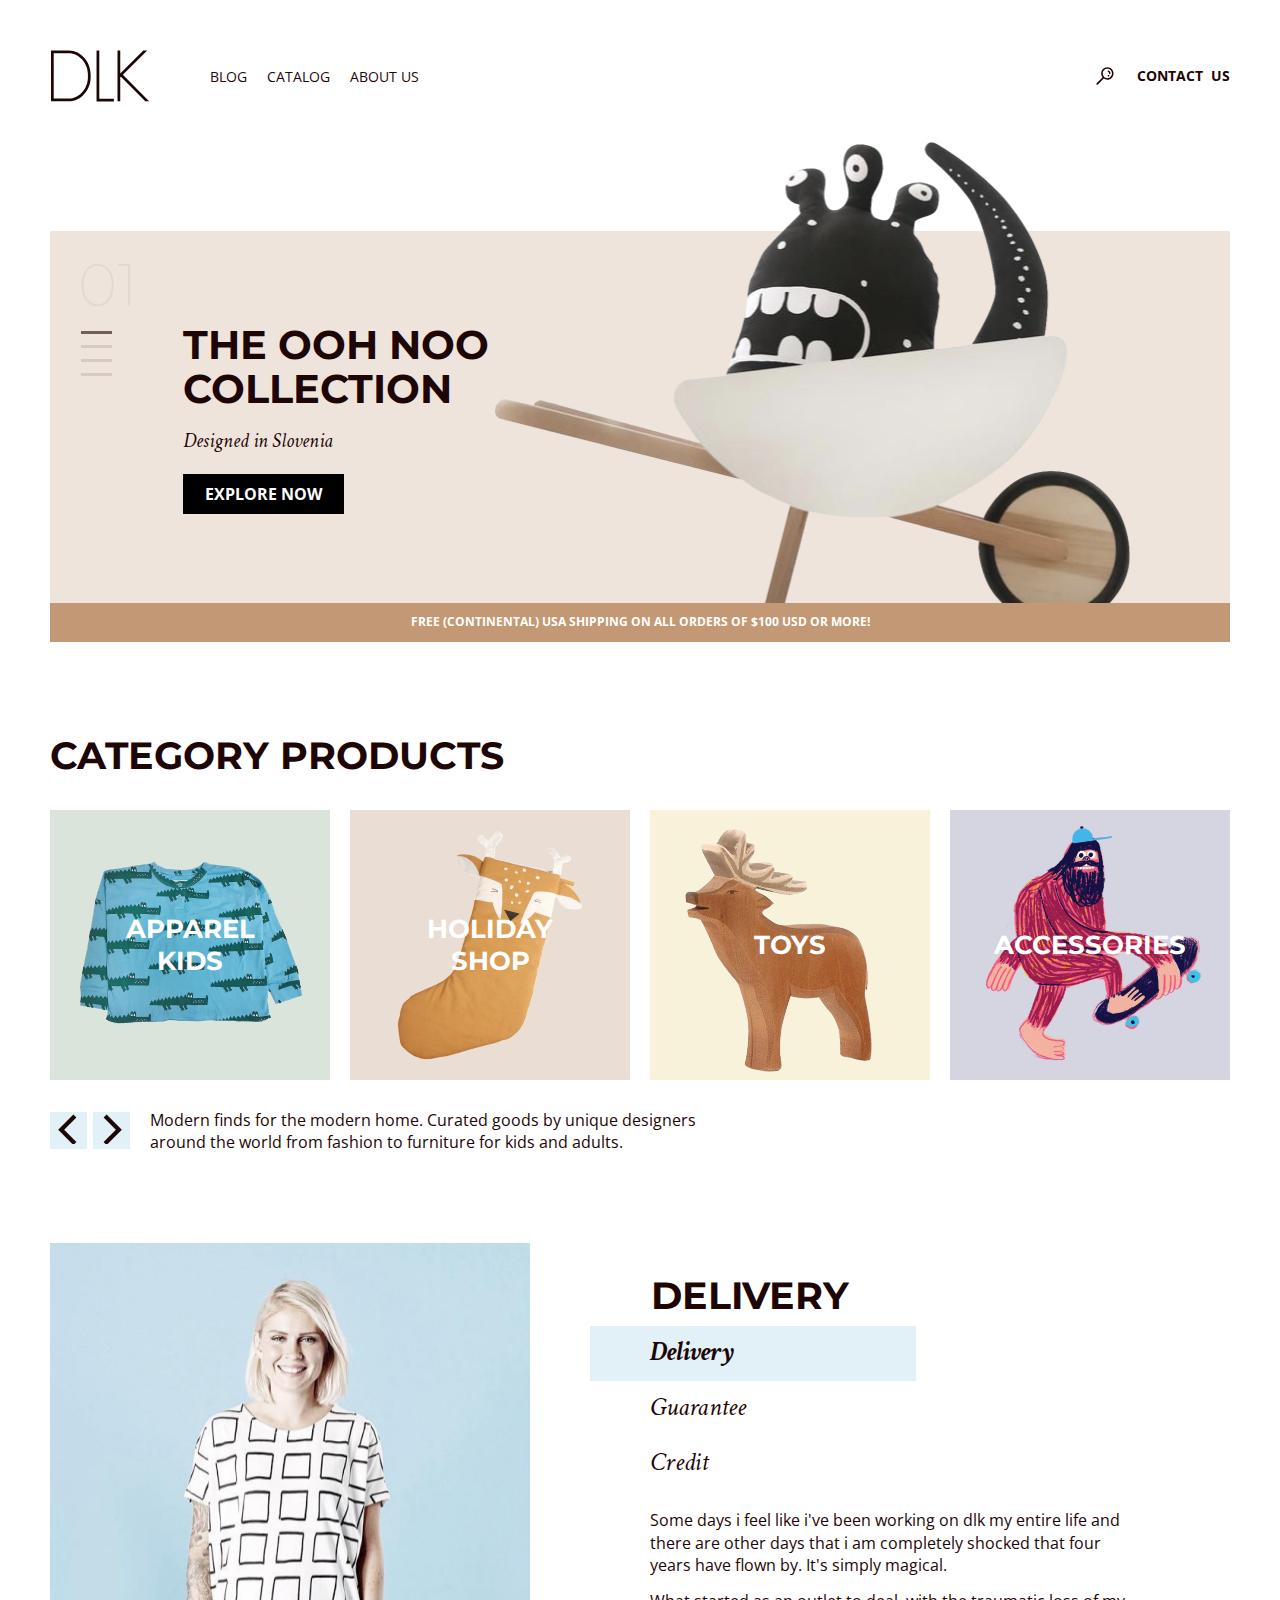
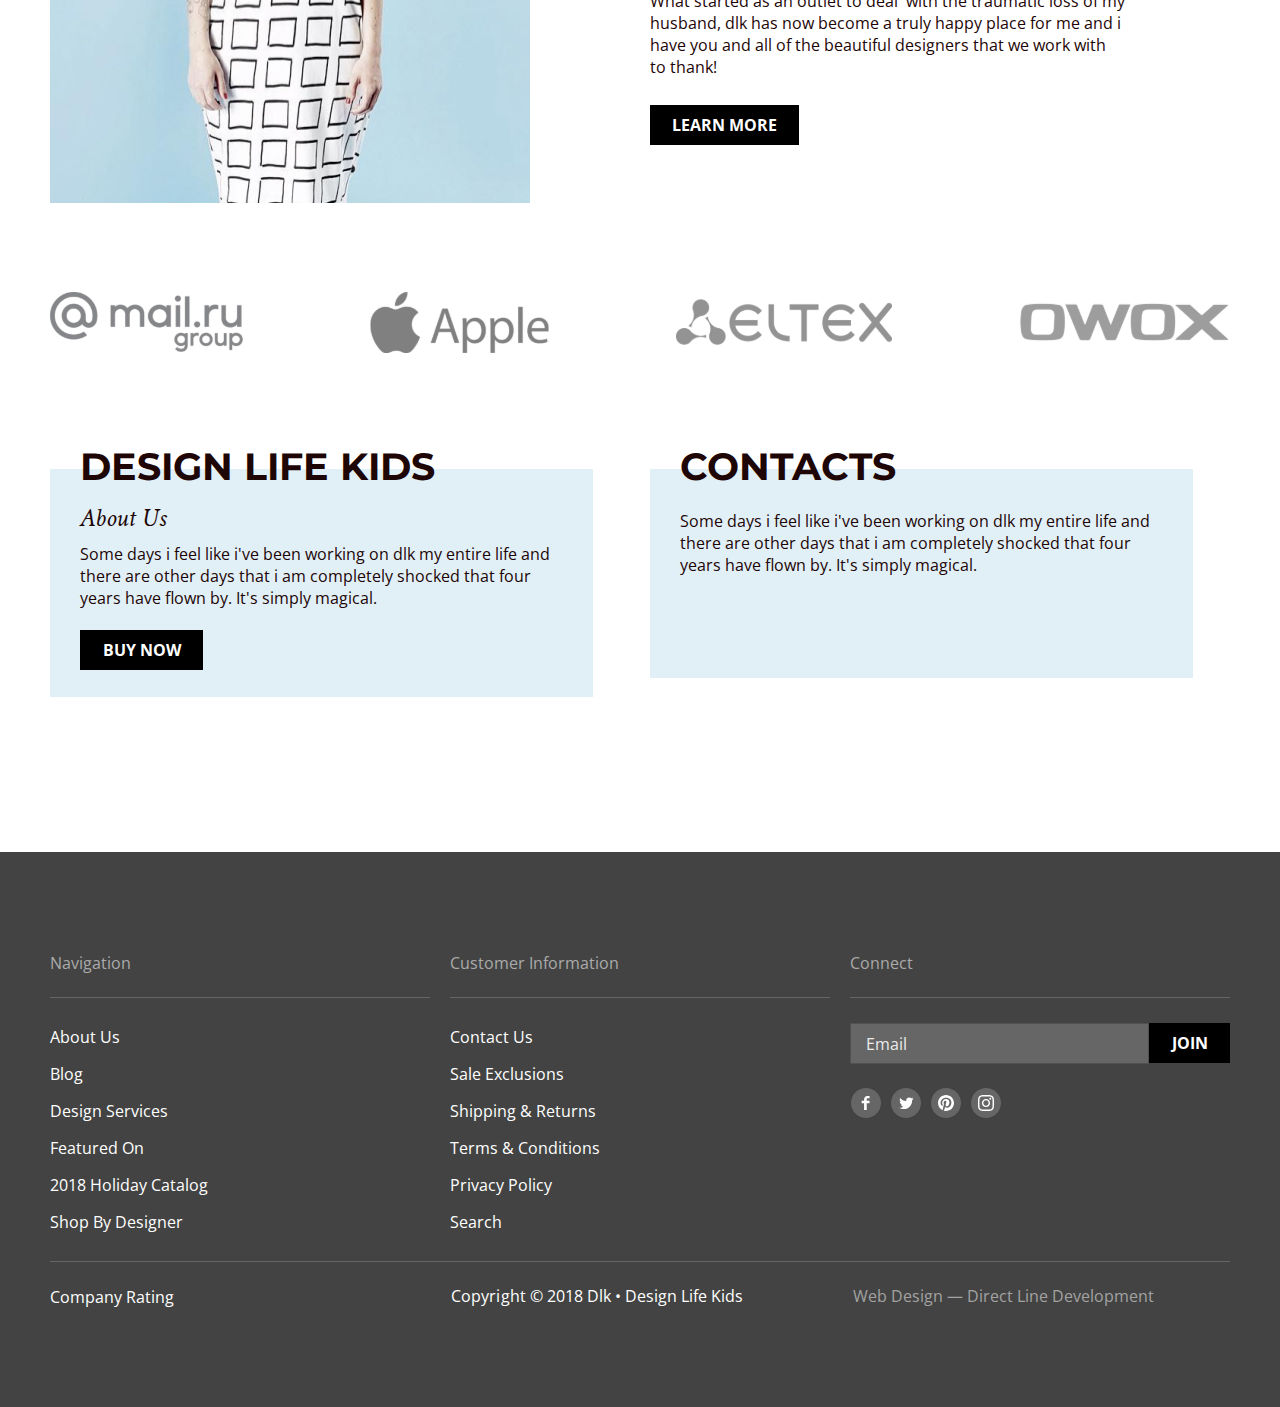
==== commit bd4d0634: "add perfect pixel and autoprefixer" ====
--- a/FIRST-SITE/index.html
+++ b/FIRST-SITE/index.html
@@ -7,163 +7,170 @@
 	<link rel="preconnect" href="https://fonts.googleapis.com">
 	<link rel="preconnect" href="https://fonts.gstatic.com" crossorigin>
 	<link href="https://fonts.googleapis.com/css2?family=Archivo:wght@700&family=Crimson+Text:ital,wght@1,400;1,700&family=Lato:wght@700&family=Montserrat:wght@200;300;600;700&family=Open+Sans:wght@400;700&family=Roboto&display=swap" rel="stylesheet">
+	<link rel="stylesheet" href="./css/normolize.css">
 	<link rel="stylesheet" href="./css/common.css">
 	<link rel="stylesheet" href="./css/style.css">
-	<link rel="stylesheet" href="./css/normolize.css">
 	<title>Main</title>
 </head>
 <body>
 	<div class="wrapper"> 
 		<header class="header">
-			<div class="container container__header">
+			<div class="container container-header">
 					<div class="logo">
 						<a href="./index.html">
-							<img class="logo-img" src="./assets/image/LOGO.svg" alt="logo">
+							<img class="logo__img" src="./assets/image/LOGO.svg" width="100" height="52" alt="logo">
 						</a>
 					</div>
 					<nav class="nav">
-						<ul class="list list__header">
-							<li class="item item__header"><a href="./pages/blog.html" class="link link__header">blog</a></li>
-							<li class="item item__header"><a href="./pages/catalog.html" class="link link__header">catalog</a></li>
-							<li class="item item__header"><a href="#" class="link link__header">about us</a></li>
+						<ul class="list-header">
+							<li class="list-header__item"><a href="./pages/blog.html" class="list-header__link">blog</a></li>
+							<li class="list-header__item"><a href="./pages/catalog.html" class="list-header__link">catalog</a></li>
+							<li class="list-header__item"><a href="#" class="list-header__link">about us</a></li>
 						</ul>
 					</nav>
-				<div class="search-contact-us">
-					<div class="search">
-						<!--<input type="text" class="search-field" placeholder="Введите поисковой запрос">--> 
-						<img src="./assets/icon/search.svg" alt="search-image" class="search-icon">
-					</div>
-					<a href="./pages/contact-us.html" class="link link__contact-us">contact us</a>
+				<div class="list-right">
+					<div class="list-right__search">
+						<img class="list-right__icon" src="./assets/icon/search.svg" width="24" height="24" alt="search-image">
+					</div>
+					<a href="./pages/contact-us.html" class="list-right__link">contact us</a>
 				</div>
 			</div>
 		</header>
 		<main class="main">
-			<section class="section section__explore">
-				<div class="container container__explore">
-					<ul class="explore-ul">
-						<li class="num">
-							<div class="number-rectangle">
-								<p class="number-page">01</p>
-								<ul class="rectangle rectangle__container"> 
-									<li class="item item__rectangle"><!--a-- href="#" class="link link__rectangle"></!--a--></li>
-									<li class="item item__rectangle"><!--a-- href="#" class="link link__rectangle"></!--a--></li>
-									<li class="item item__rectangle"><!--a-- href="#" class="link link__rectangle"></!--a--></li>
-									<li class="item item__rectangle"><!--a-- href="#" class="link link__rectangle"></!--a--></li>
-								</ul>
-							</div>
-						</li>
-						<li class="num">
-							<div class="theoohnoo">
-								<h2 class="title-explore">The ooh noo collection</h2>
-								<p class="italic">Designed in Slovenia</p>
-								<button type="button" name="Explore-now" class="button button__explore">Explore now</button>
-							</div>
-						</li>
-						<li class="num">
-							<div class="explore-image">
-								<img src="./assets/image/thoohnoo-image.png" alt="explore-image">
+			<section class="section section-banner">
+				<div class="container container-banner">
+					<ul class="list-banner" id="banner">
+						<li class="list-banner__item">
+							<form id="control" class="control">
+								<p class="control__number" id="numberjs">01</p>
+								<div class="control__btn">
+									<input class="control__radio" id="radio-1" type="radio" name="changes" data-value="brown" value="1" checked>
+									<label class="control__label" for="radio-1"></label>
+								</div>
+								<div class="control__btn">
+									<input class="control__radio" id="radio-2" type="radio" name="changes" data-value="pink" value="2">
+									<label class="control__label" for="radio-2"></label>
+								</div>
+								<div class="control__btn">
+									<input class="control__radio" id="radio-3" type="radio" name="changes" data-value="green" value="3">
+									<label class="control__label" for="radio-3"></label>
+								</div>
+								<div class="control__btn">
+									<input class="control__radio" id="radio-4" type="radio" name="changes" data-value="red" value="4">
+									<label class="control__label" for="radio-4"></label>
+								</div>
+							</form>
+						</li>
+						<li class="list-banner__item">
+							<div class="column">
+								<h2 class="column__title" id="title">The ooh noo collection</h2>
+								<p class="column__italic">Designed in Slovenia</p>
+								<button type="button" name="Explore-now" class="column__button button">Explore now</button>
+							</div>
+						</li>
+						<li class="list-banner__item">
+							<div class="banner-image">
+								<img src="./assets/image/thoohnoo-image.png" width="635" height="461" alt="explore-image">
 							</div>
 						</li>
 					</ul>
 				</div>
 				<div class="container bottom-text">
-					<p>Free (continental) USA shipping on all orders of $100 USD or more!</p>
-				</div>
-			</section>
-			<section class="section section__category">
-				<div class="container container__category">
-					<h2 class="title-category">Category Products</h2>
-					<ul class="category-products">
-						<li class="cards cards__apparel">
-							<img class="img-apparel" src="./assets/image/apparel-kids.png" alt="APPAREL KIDS">
-							<a href="../FIRST-SITE/pages/toy-for-kids.html" class="cards-link">APPAREL KIDS</a>
-						</li>
-						<li class="cards cards__holiday">
-							<img src="./assets/image/holiday-shop.png" alt="HOLIDAY SHOP">
-							<a href="../FIRST-SITE/pages/toy-for-kids.html" class="cards-link">HOLIDAY SHOP</a>
-						</li>
-						<li class="cards cards__toys">
-							<img src="./assets/image/toys.png" alt="TOYS">
-							<a href="../FIRST-SITE/pages/toy-for-kids.html" class="cards-link">TOYS</a>
-						</li>
-						<li class="cards cards__accessories">
-							<img src="./assets/image/accessories.png" alt="ACCESSORIES">
-							<a href="../FIRST-SITE/pages/toy-for-kids.html" class="cards-link card-link-acc">ACCESSORIES</a>
-						</li>
-						<!--li-- class="cards cards__sale">
-							<img src="./assets/image/sale.png" alt="SALE">
-							<a href="#" class="cards-link">SALE</a>
-						</!--li-->
-						<!--li-- class="cards cards__adults">
-							<img src="./assets/image/apparel-adults.png" alt="APPAREL ADULTS">
-							<a href="#" class="cards-link">APPAREL ADULTS</a>
-						</!--li-->
+					<p class="bottom-text__content">Free (continental) USA shipping on all orders of $100 USD or more!</p>
+				</div>
+			</section>
+			<section class="section section-category">
+				<div class="container container-category">
+					<h2 class="section-category__title">Category Products</h2>
+					<ul class="category">
+						<li class="category__cards category__cards-apparel">
+							<img class="img-apparel" src="./assets/image/apparel-kids.png" width="244" height="177" alt="APPAREL KIDS">
+							<a href="../FIRST-SITE/pages/toy-for-kids.html" class="category__cards-link">APPAREL KIDS</a>
+						</li>
+						<li class="category__cards category__cards-holiday">
+							<img src="./assets/image/holiday-shop.png" width="208" height="244" alt="HOLIDAY SHOP">
+							<a href="../FIRST-SITE/pages/toy-for-kids.html" class="category__cards-link">HOLIDAY SHOP</a>
+						</li>
+						<li class="category__cards category__cards-toys">
+							<img src="./assets/image/toys.png" width="270" height="270" alt="TOYS">
+							<a href="../FIRST-SITE/pages/toy-for-kids.html" class="category__cards-link">TOYS</a>
+						</li>
+						<li class="category__cards category__cards-accessories">
+							<img src="./assets/image/accessories.png" width="240" height="250" alt="ACCESSORIES">
+							<a href="../FIRST-SITE/pages/toy-for-kids.html" class="category__cards-link card-link-acc">ACCESSORIES</a>
+						</li>
+						<li style="display: none" class="category__cards category__cards-sale">
+							<img src="./assets/image/sale.png" width="248" height="248" alt="SALE">
+							<a href="#" class="category__cards-link">SALE</a>
+						</li>
+						<li style="display: none" class="category__cards category__cards-adults">
+							<img src="./assets/image/apparel-adults.png" width="271" height="204" alt="APPAREL ADULTS">
+							<a href="#" class="category__cards-link">APPAREL ADULTS</a>
+						</li>
 					</ul>
-					<div class="bottom-switch">
-						<!--<button type="button" class="category-button-left"><img src="./assets/icon/left-arrow-button.png" alt="icon-button-left"></button>
-						<button type="button" class="category-button-right"><img src="./assets/icon/right-arrow-button.png" alt="icon-button-right"></button>-->
-						<div class="arrow-btn-left">
-							<button type="button" class="category-button-left"></button>
-						</div>
-						<div class="arrow-btn-right">
-							<button type="button" class="category-button-right"></button>
-						</div>
-						<p class="text text__bottom-switch">Modern finds for the modern home. Curated goods by unique designers around the world from fashion to furniture for kids and adults.</p>
-					</div>
-				</div>
-			</section>
-			<section class="section section__delivery">
-				<div class="container container__delivery">
-					<div class="delivery-image">
-						<img src="./assets/image/woman.jpg" alt="woman">
-					</div>
-					<div class="delivery__content">
-						<h2 class="title-delivery">Delivery</h2>
-						<div class="inscr">
-							<p class="title-inscription">Delivery</p>
-						</div>
-							<p class="inscr-guarantee">Guarantee</p>
-							<p class="inscr-credit">Credit</p>
-							<p class="text text__some-days">Some days i feel like i've been working on dlk my entire life and there are other days that i am completely shocked that four years have flown by. It's simply magical.</p>
-							<p class="text text__what-started">What started as an outlet to deal  with the traumatic loss of my husband, dlk has now become a truly happy place for me and i have you and all of the beautiful designers that we work with to thank!</p>
-						<a href="#" class="button button__learn-more">Learn More</a>
-					</div>
-				</div>
-			</section>
-			<section class="section section__work-with">
+					<div class="switch">
+						<div class="switch__left">
+							<button type="button" class="switch__left-arrow"></button>
+						</div>
+						<div class="switch__right">
+							<button type="button" class="switch__right-arrow"></button>
+						</div>
+						<p class="switch__text">Modern finds for the modern home. Curated goods by unique designers around the world from fashion to furniture for kids and adults.</p>
+					</div>
+				</div>
+			</section>
+			<section class="section section-delivery">
+				<div class="container container-delivery">
+					<div class="section-delivery__image">
+						<img src="./assets/image/woman.jpg" width="480" height="560" alt="woman">
+					</div>
+					<div class="delivery">
+						<h2 class="delivery__title">Delivery</h2>
+						<div class="delivery__inscription">
+							<p class="delivery__inscription-title">Delivery</p>
+						</div>
+							<p class="delivery__inscription-guarantee">Guarantee</p>
+							<p class="delivery__inscription-credit">Credit</p>
+							<p class="delivery__inscription-text text-some-days">Some days i feel like i've been working on dlk my entire life and there are other days that i am completely shocked that four years have flown by. It's simply magical.</p>
+							<p class="delivery__inscription-text text-what-started">What started as an outlet to deal &nbsp;with the traumatic loss of my husband, dlk has now become a truly happy place for me and i have you and all of the beautiful designers that we work with &nbsp; to thank!</p>
+						<a href="#" class="button button-learn-more">Learn More</a>
+					</div>
+				</div>
+			</section>
+			<section class="section section-work-with">
 				<h2>work with</h2>
-				<div class="container container__work-with">
-					<ul class="work-with__images">
-						<li class="item__work-with">
-							<a class="img-mail" href="#"><img src="./assets/image/mail-group.svg" alt="mail-ru group"></a>
-						</li>
-						<li class="item__work-with">
-							<a class="img-apple" href=""><img src="./assets/image/apple.svg" alt="apple"></a>
-						</li>
-						<li class="item__work-with">
-							<a class="img-eltex" href=""><img src="./assets/image/eltex.svg" alt="eltex"></a>
-						</li>
-						<li class="item__work-with">
-							<a class="img-owox" href=""><img src="./assets/image/owox.svg" alt="owox"></a> 
+				<div class="container container-work-with">
+					<ul class="list-work-with">
+						<li class="list-work-with__item">
+							<a class="img-mail" href="#"><img src="./assets/image/mail-group.svg" width="193" height="60" alt="mail-ru group"></a>
+						</li>
+						<li class="list-work-with__item">
+							<a class="img-apple" href=""><img src="./assets/image/apple.svg" width="179" height="61" alt="apple"></a>
+						</li>
+						<li class="list-work-with__item">
+							<a class="img-eltex" href=""><img src="./assets/image/eltex.svg" width="216" height="46" alt="eltex"></a>
+						</li>
+						<li class="list-work-with__item">
+							<a class="img-owox" href=""><img src="./assets/image/owox.svg" width="211" height="40" alt="owox"></a> 
 						</li>
 					</ul>
 				</div>
 			</section>
-			<section class="section section__buy-now">
-				<div class="container container__buy-now">
-					<div class="design-life-kids">
-						<div class="by-now__content">
-							<h2 class="title-design-life-kids">Design Life Kids</h2>
-							<a href="#" class="about-us">About us</a> 
-							<p class="text text__buy-now">Some days i feel like i've been working on dlk my entire life and there are other days that i am completely shocked that four years have flown by. It's simply magical.</p>
-							<a href="#" class="button button__buy-now">Buy Now</a>
+			<section class="section section-about">
+				<div class="container container-about">
+					<div class="preview">
+						<div class="preview__content">
+							<h2 class="preview__title">Design Life Kids</h2>
+							<a href="#" class="preview__link">About Us</a> 
+							<p class="preview__text preview__text-buy-now">Some days i feel like i've been working on dlk my entire life and there are other days that i am completely shocked that four years have flown by. It's simply magical.</p>
+							<a href="#" class="preview__button button">Buy Now</a>
 						</div>
 					</div>
 					<article class="contacts">
-						<div class="by-now__content">
-							<h2 class="title-contacts">Contacts</h2>
-							<p class="text text__contacts">Some days i feel like i've been working on dlk my entire life and there are other days that i am completely shocked that four years have flown by. It's simply magical.</p>
-							<div class="map">
+						<div class="contacts__content">
+							<h2 class="contacts__title">Contacts</h2>
+							<p class="contacts__text">Some days i feel like i've been working on dlk my entire life and there are other days that i am completely shocked that four years have flown by. It's simply magical.</p>
+							<div class="contacts__map">
 								<iframe src="https://www.google.com/maps/embed?pb=!1m18!1m12!1m3!1d2372.5510575195844!2d49.28803825162973!3d53.512214679916106!2m3!1f0!2f0!3f0!3m2!1i1024!2i768!4f13.1!3m3!1m2!1s0x416879ed1ada6fbd%3A0x751234490b1ca980!2sDirect%20Line%20Digital!5e0!3m2!1sru!2sru!4v1663870506192!5m2!1sru!2sru" width="483" height="196" style="border:0;" allowfullscreen="" loading="lazy" referrerpolicy="no-referrer-when-downgrade"></iframe>
 							</div>
 						</div>
@@ -172,113 +179,112 @@
 			</section>
 		</main>
 		<footer class="footer">
-			<div class="container container__footer">
-				<div class="nuv-cus-con">
-					<div class="ft navigation">
-						<p class="text-footer text__navigation">Navigation</p>
-						<div class="line"></div> <!--линия футера отчерчивающая navigation от ссылок ниже-->
-						<ul class="list list__footer-nav">
-							<li class="item item__footer"><a href="#" class="link link__footer">About Us</a></li>
-							<li class="item item__footer"><a href="#" class="link link__footer">Blog</a></li>
-							<li class="item item__footer"><a href="#" class="link link__footer">Design Services</a></li>
-							<li class="item item__footer"><a href="#" class="link link__footer">Featured On</a></li>
-							<li class="item item__footer"><a href="#" class="link link__footer">2018 Holiday Catalog</a></li>
-							<li class="item item__footer"><a href="#" class="link link__footer">Shop By Designer</a></li>
+			<div class="container container-footer">
+				<div class="footer-list">
+					<div class="footer-list__item">
+						<p class="footer-list__text">Navigation</p>
+						<div class="footer-list__line"></div>
+						<ul class="column-list">
+							<li class="column-list__item"><a href="#" class="column-list__link">About Us</a></li>
+							<li class="column-list__item"><a href="#" class="column-list__link">Blog</a></li>
+							<li class="column-list__item"><a href="#" class="column-list__link">Design Services</a></li>
+							<li class="column-list__item"><a href="#" class="column-list__link">Featured On</a></li>
+							<li class="column-list__item"><a href="#" class="column-list__link">2018 Holiday Catalog</a></li>
+							<li class="column-list__item"><a href="#" class="column-list__link">Shop By Designer</a></li>
 						</ul>
 					</div>
-					<div class="ft customer-info">
-						<p class="text-footer text__customer-info">Customer Information</p>
-						<div class="line"></div> <!--линия футера отчерчивающая customer-info от ссылок ниже-->
-						<ul class="list list__footer-cus">
-							<li class="item item__footer"><a href="#" class="link link__footer">Contact Us</a></li>
-							<li class="item item__footer"><a href="#" class="link link__footer">Sale Exclusions</a></li>
-							<li class="item item__footer"><a href="#" class="link link__footer">Shipping & Returns</a></li>
-							<li class="item item__footer"><a href="#" class="link link__footer">Terms & Conditions</a></li>
-							<li class="item item__footer"><a href="#" class="link link__footer">Privacy Policy</a></li>
-							<li class="item item__footer"><a href="#" class="link link__footer">Search</a></li>
+					<div class="footer-list__item">
+						<p class="footer-list__text">Customer Information</p>
+						<div class="footer-list__line"></div>
+						<ul class="column-list">
+							<li class="column-list__item"><a href="#" class="column-list__link">Contact Us</a></li>
+							<li class="column-list__item"><a href="#" class="column-list__link">Sale Exclusions</a></li>
+							<li class="column-list__item"><a href="#" class="column-list__link">Shipping & Returns</a></li>
+							<li class="column-list__item"><a href="#" class="column-list__link">Terms & Conditions</a></li>
+							<li class="column-list__item"><a href="#" class="column-list__link">Privacy Policy</a></li>
+							<li class="column-list__item"><a href="#" class="column-list__link">Search</a></li>
 						</ul>
 					</div>
-					<article class="ft connect">
-						<p class="text-footer text__connect">Connect</p>
-						<div class="line"></div> <!--линия футера отчерчивающая connect от формы поиска-->
+					<article class="footer-list__item">
+						<h2 style="display: none;">Connect</h2>
+						<p class="footer-list__text">Connect</p>
+						<div class="footer-list__line"></div>
 						<form class="form-email" action="#" method="POST">
-							<input class="enter-email" type= "text" name="email" placeholder="Email"> 
-							<input class="button button__join" type="submit" value="Join">
+							<div class="form-email__block">
+								<input class="form-email__input" type= "text" name="email" placeholder="Email"> 
+								<input class="form-email__button button" type="submit" value="Join">
+							</div>
 							</form>
 							<div class="social"> 
-								<a class="social-img" href="#"><img src="./assets/icon/Facebook.svg" alt="facebook"></a>
-								<a class="social-img" href="#"><img src="./assets/icon/Twitter.svg" alt="twitter"></a>
-								<a class="social-img" href="#"><img src="./assets/icon/Pinterest.svg" alt="pinterest"></a>
-								<a class="social-img" href="#"><img src="./assets/icon/Instagram.svg" alt="inst"></a> 
+								<a class="social__img social__img-facebook" href="#"></a>
+								<a class="social__img social__img-twitter" href="#"></a>
+								<a class="social__img social__img-pinterest" href="#"></a>
+								<a class="social__img social__img-instagram" href="#"></a>
 							</div>  
 					</article>
 				</div>
-				<div class="line-allwidth"></div> <!--линия футера отчерчивающая всю ширину контейнера под предыдущим блоком-->
-				<div class="com-cop-des">
-					<div class="company-rating">
-						<p class="text-buttom text__company-rating">Company Rating</p>
-						<div class="rating-area">
-							<div class="rating__items">
-								<input type="radio" id="star-5" name="rating" value="5">
-								<label class="star" for="star-5" title="«5»"></label>	
-							</div>
-							<div class="rating__items">
-								<input type="radio" id="star-4" name="rating" value="4">
-								<label class="star" for="star-4" title="«4»"></label> 
-							</div>
-							<div class="rating__items">
-								<input type="radio" id="star-3" name="rating" value="3">
-								<label class="star" for="star-3" title="«3»"></label> 
-							</div>
-							<div class="rating__items">
-								<input type="radio" id="star-2" name="rating" value="2">
-								<label class="star" for="star-2" title="«2»"></label> 
-							</div>
-							<div class="rating__items">
-								<input class="star-one" type="radio" id="star-1" name="rating" value="1">
-								<label class="star" for="star-1" title="«1»"></label>
-							</div>       
-						</div>
-					</div>
-						<p class="text-buttom text__copyright">Copyright © 2018 Dlk • Design Life Kids</p>
-						<a href="#" class="web-design">Web Design — Direct Line Development</a>
+				<div class="line-max-width"></div>
+				<div class="footer-bottom">
+					<div class="footer-bottom-rating">
+						<div class="rating-block">
+							<p class="rating-block__txt">Company Rating</p>
+							<div class="rating-mini">
+								<div class="rating-area">
+									<input type="radio" id="star-5" name="rating" value="5">
+									<label class="label-rating" for="star-5" title="Оценка «5»"></label>	
+									<input type="radio" id="star-4" name="rating" value="4">
+									<label class="label-rating" for="star-4" title="Оценка «4»"></label>    
+									<input type="radio" id="star-3" name="rating" value="3">
+									<label class="label-rating" for="star-3" title="Оценка «3»"></label>  
+									<input type="radio" id="star-2" name="rating" value="2">
+									<label class="label-rating" for="star-2" title="Оценка «2»"></label>    
+									<input type="radio" id="star-1" name="rating" value="1">
+									<label class="label-rating" for="star-1" title="Оценка «1»"></label>
+								</div> 
+							</div>
+						</div>
+					</div>
+						<p class="footer-bottom__copyright copyright">Copyright © 2018 Dlk • Design Life Kids</p>
+						<a href="#" class="footer-bottom__web-design">Web Design — Direct Line Development</a>
 				</div>
 			</div>
 		</footer>
-		<section class="section__form">
-			<h2></h2>
-			<div class="container__form">
-				<div class="popup__form"> 
-					<form action="#" method="post">
-						<div class="name">
-							<label for="name">Name</label>
-							<input class="input-name" type="text" id="name" name="user-name">
-						</div>
-						<div class="tel-email">
-							<div class="tel">
-								<label class="label-tel" for="phone">Phone</label>
-								<input class="input-tel" type="tel" id="phone" name="user-phone">
-							</div>
-							<div class="email">
-								<label class="label-email" for="email">Email</label>
-								<input class="input-email" type="email" id="email" name="user-email">
-							</div>
-						</div>
-						<div class="mess">
-							<label class="label-mess" for="message">Message</label>
-							<textarea class="textarea-mess" id="message" name="user-message"></textarea> 
-						</div>
-						<div class="check">
-							<input class="input-check" type="checkbox" checked id="consent" name="consent">
+		<section class="section-form">
+			<h2 style="display: none;">form</h2>
+			<div class="container-form">
+				<div class="popup"> 
+					<form class="form" action="#" method="post">
+						<div class="form__name">
+							<label class="form__name-label" for="name">Name</label>
+							<input class="form__name-input" type="text" id="name" name="user-name">
+						</div>
+						<div class="form__tel-email">
+							<div class="form__tel">
+								<label class="form__tel-label" for="phone">Phone</label>
+								<input class="form__tel-input" type="tel" id="phone" name="user-phone">
+							</div>
+							<div class="form__email">
+								<label class="form__email-label" for="email">Email</label>
+								<input class="form__email-input" type="email" id="email" name="user-email">
+							</div>
+						</div>
+						<div class="form__mess">
+							<label class="form__mess-label" for="message">Message</label>
+							<textarea class="form__mess-textarea" id="message" name="user-message"></textarea> 
+						</div>
+						<div class="form__check">
+							<input class="input-check" type="checkbox" id="consent" name="consent">
 							<label class="label-check" for="consent">By clicking on the button, you consent to the processing of your personal data</label>
-						</div>
-						<button class="button button-submit" type="button">SUBMIT</button>
+							<button class="button button-submit" type="button">SUBMIT</button>
+							<button disabled="disabled" class="button button-disabled" type="button">SUBMIT</button>
+						</div>
 					</form>
 				</div>
-				<button class="button-close" type="button"></button>
+				<button class="popup-close" type="button"></button>
 			</div>
 		</section>
 	</div>
+	<script src="./js/script.js"></script>
 </body>
 </html>
 
--- a/FIRST-SITE/css/common.css
+++ b/FIRST-SITE/css/common.css
@@ -44,9 +44,9 @@
 }
 
 p {
-	font-family: 'Open Sans';
-	font-weight: 400;
-	font-size: 16px;
+	/*font-family: 'Open Sans';
+	font-weight: 400;
+	font-size: 16px;*/
 	color: #1E0606;
 }
 
@@ -89,36 +89,50 @@
 /*--------------------------------------------------------------------------ОБНУЛЕНИЕ------------------------------------------------------------------------*/
 /*--------------------------------------------------------------------------HEADER------------------------------------------------------------------------*/
 
-.container__header {
+.container-header {
 	display: flex;
 	align-items: center;
 	margin-top: 50px;
-	
-}
-
-.nav {
-	margin-right: auto;
-}
-
-.list__header {
-	display:flex;
-}
-
-.search-contact-us {
-	display: flex;
-}
-
-.link__contact-us {
-	margin-left: 20.02px;
-}
-
-.logo-img {
+	padding: 0;
+	justify-content: space-between;
+}
+
+
+/*------logo-header------*/
+.logo__img {
 	width: 100.08px;
 	height: 52px;
 	margin-right: 60.06px;
 }
 
-.link {
+.logo__img:hover {
+	opacity: 0.5;
+}
+
+.logo__img:active {
+	opacity: 0.2;
+}
+/*------logo-header------*/
+
+/*------nav--------------*/
+.nav {
+	margin-right: auto;
+}
+
+.list-header {
+	display:flex;
+	align-items: center;
+}
+
+.list-header__item:hover {
+	opacity: 0.5;
+}
+
+.list-header__item:active {
+	opacity: 0.2;
+}
+
+.list-header__link {
 	font-family: 'Open Sans';
 	font-weight: 400;
 	font-size: 14px;
@@ -129,49 +143,55 @@
 	margin-right: 20.02px;
 }
 
-.search-icon {
+/*------nav--------------*/
+/*------search-contact-us--------*/
+.list-right {
+	display: flex;
+	align-items: center;
+}
+
+/*--search__icon---*/
+.list-right__search {
+	padding-left: 6x;
+}
+
+.list-right__icon {
 	width: 24.02px;
 	height: 24px;
-}
-
-.link__contact-us {
+	cursor: pointer;
+}
+
+.list-right__icon:hover {
+	opacity: 0.5;
+}
+
+.list-right__icon:active {
+	opacity: 0.2;
+}
+/*--search__icon---*/
+
+.list-right__link {
+	font-family: 'Open Sans';
 	font-weight: 700;
-}
-
-
-/*---------interactive-header------*/
-.logo-img:hover {
-	opacity: 0.5;
-}
-
-.logo-img:active {
+	font-size: 14px;
+	line-height: 19.07px;
+	display: flex;
+	align-items: center;
+	text-transform: uppercase;
+	color: #1E0606;
+	margin: 0;
+	margin-left: 20.02px;
+	word-spacing: 4px;
+}
+
+.list-right__link:hover {
+	opacity: 0.5;
+}
+
+.list-right__link:active {
 	opacity: 0.2;
 }
-
-.item__header:hover {
-	opacity: 0.5;
-}
-
-.item__header:active {
-	opacity: 0.2;
-}
-
-.search-icon:hover {
-	opacity: 0.5;
-}
-
-.search-icon:active {
-	opacity: 0.2;
-}
-
-.link__contact-us:hover {
-	opacity: 0.5;
-}
-
-.link__contact-us:active {
-	opacity: 0.2;
-}
-
+/*------search-contact-us----------*/
 /*--------------------------------------------------------------------------HEADER------------------------------------------------------------------------*/
 /*------------------------------------BUTTON------------------------------------*/
 
@@ -203,33 +223,32 @@
 	background: #C7C1C1;
 }
 
+
+
+
 /*------------------------------------BUTTON------------------------------------*/
 /*--------------------------------------------------------------------------FOOTER------------------------------------------------------------------------*/
 
 .footer {
-	margin-top: 150px; /*временно поставил чтобы не накладывалась карта*/
 	background-color: #434343;
 }
 
-.container__footer {
-	
-}
-
-.nuv-cus-con {
-	display: flex;
-}
-
-.ft {
+.footer-list {
+	display: flex;
+}
+
+.footer-list__item {
 	margin-top: 100px;
 	width: 380px;
 	height: 281px;
 }
 
-.ft:not(:last-child) {
+.footer-list__item:not(:last-child) {
 	margin-right: 20px;
 }
 
-.text-footer {
+/*--Navigation-Custom-information-Connect--*/
+.footer-list__text {
 	font-family: 'Open Sans';
 	font-weight: 400;
 	line-height: 22px;
@@ -237,147 +256,320 @@
 	margin-bottom: 23px;
 }
 
-.item__footer:not(:last-child) {
-	margin-bottom: 15px;
-}
-
-.link__footer {
-	font-family: 'Open Sans';
-	font-weight: 400;
-	line-height: 22px;
-	color: #FFFFFF;
-}
-
-.link__footer:hover {
-	opacity: 0.5;
-}
-
-.link__footer:active {
-	opacity: 0.2;
-}
-
-.line {
+.footer-list__line {
 	border-bottom: solid 1px #666666;
 	width: 380px;
-	margin-bottom: 28px;
-}
-
-.line-allwidth {
-	border-bottom: solid 1px #666666;
-	max-width: 100%;
-	margin: 28px 0 23px 0;
-}
-
-.button__join {
-	width: 81px;
-	height: 40px;
-}
+	/*margin-bottom: 28px;*/
+}
+/*--Navigation-Custom-information-Connect--*/
+
+/*----column------------------------*/
+.column-list {
+	margin-top: 28px;
+}
+
+.column-list__item:not(:last-child) {
+	margin-bottom: 15px;
+}
+
+.column-list__link {
+	font-family: 'Open Sans';
+	font-style: normal;
+	font-size: 16px;
+	font-weight: 400;
+	line-height: 22px;
+	color: #FFFFFF;
+	text-transform: capitalize;
+	/*letter-spacing: 1.02px;*/
+}
+
+.column-list__link:hover {
+	opacity: 0.5;
+}
+
+.column-list__link:active {
+	opacity: 0.2;
+}
+/*----column------------------------*/
 
 .form-email {
-	display: flex;
-}
-
-.enter-email {
-	width: 380px;
-	height: 40px;
+	margin-top: 25px;
+}
+
+.form-email__block {
+	display: flex;
+	align-items: flex-start;
+}
+
+.form-email__input {
+	width: 299px;
+	height: 41px;
 	background: #666666;
 	color: #ffffff;
 	padding: 0;
 	padding-left: 15px;
 }
 
-.enter-email::placeholder {
-	color: #ffffff;
+.form-email__input::placeholder {
+	font-family: 'Open Sans';
+	font-style: normal;
+	font-weight: 400;
+	font-size: 16px;
+	line-height: 22px;
+	/* identical to box height */
+	
+	display: flex;
+	/*align-items: center;*/
+	color: #EBEBEB;
 	/*padding-left: 15px;*/
 }
 
-.enter-email, :placeholder-shown {
+.form-email__input, :placeholder-shown {
 	font-family: 'Open Sans';
 	font-weight: 400;
 	line-height: 16px;
 	color: #ffffff;
-}
-
-.enter-email:hover {
+	padding: 9px 15px;
+	align-items: center;
+}
+
+.form-email__input:hover {
 	box-sizing: border-box;
 	border: 1px solid #FFFDFD;
 	border-right: none;
 }
 
-.enter-email:active {
+.form-email__input:active {
 	box-sizing: border-box;
 	border: 1px solid #FFFDFD;
 	border-right: none;
 }
 
+.form-email__button {
+	width: 81px;
+	height: 40px;
+}
+
+/*     SOCIAL ICON FOOTER    */
 .social {
+	position: relative;
 	width: 150px;
 	height: 30px;
 	display: flex;
-	margin-top: 25.02px;
-}
-
-.social-img {
+	margin-top: 24px;
+}
+
+.social__img {
 	margin-right: 10px;
 }
 
-.social-img:hover {
-	opacity: 0.5;
-}
-
-.social-img:active {
+.social__img-facebook::before {
+	position: absolute;
+	content: "";
+	background-image: url(../assets/icon/Facebook.svg);
+	background-size: cover;
+	width: 30px;
+	height: 30px;
+	left: 1px;
+}
+
+.social__img-twitter::before {
+	position: absolute;
+	content: "";
+	background-image: url(../assets/icon/Twitter.svg);
+	background-size: cover;
+	width: 30px;
+	height: 30px;
+	left: 41px;
+}
+
+.social__img-pinterest::before {
+	position: absolute;
+	content: "";
+	background-image: url(../assets/icon/Pinterest.svg);
+	background-size: cover;
+	background-repeat: no-repeat;
+	width: 30px;
+	height: 30px;
+	left: 81px;
+}
+
+.social__img-instagram::before {
+	position: absolute;
+	content: "";
+	background-image: url(../assets/icon/Instagram.svg);
+	background-size: cover;
+	background-repeat: no-repeat;
+	width: 30px;
+	height: 30px;
+	left: 121px;
+}
+
+.social__img:hover {
+	opacity: 0.5;
+}
+
+.social__img:active {
 	opacity: 0.2;
 }
-
-.text-buttom {
+/*     SOCIAL ICON FOOTER    */
+
+/*-----------------------*/
+.line-max-width {
+	border-bottom: solid 1px #666666;
+	max-width: 100%;
+	margin: 28px 0 23px 0;
+}
+/*-----------------------*/
+
+.footer-bottom {
+	display: flex;
+}
+
+/*     ------  rating  --------  */
+
+.footer-bottom-rating {
+	/*display: flex;*/
+	margin-right: 134.4px;
+}
+
+.rating-block {
+	display: flex;
+	align-items: center;
+	justify-content: center;
+	padding: 0;
+}
+
+.rating-block__txt {
+	display: flex;
+	align-items: center;
+	font-family: 'Open Sans';
+	font-style: normal;
+	font-weight: 400;
+	font-size: 16px;
+	line-height: 22px;
+	color: #FFFFFF;
+	margin-right: 28px;
+	letter-spacing: 0.0px;
+}
+
+.rating-area {
+   position: relative;
+   overflow: hidden;
+   margin: 0 0;
+   margin-top: 4px;
+   flex-direction: row-reverse;
+   display: flex;
+   align-items: center;
+}
+
+.label-rating {
+	width: 13px;
+	height: 13px;
+}
+
+.rating-area:not(:checked) > input {
+   display: none;
+}
+.rating-area:not(:checked) > label {
+   float: right;
+   cursor: pointer;
+   font-size: 17px;
+   color: rgba(red, green, blue, 0.0);
+   margin-right: 7px;
+   background-image: url(..//assets/icon/star.svg);
+	background-size: cover;
+	width: 13px;
+	height: 13px;
+}
+.rating-area:not(:checked) > label:before {
+   content: '';
+   position: absolute;
+   width: 13px;
+   height: 13px;
+   top: 0;
+}
+.rating-area > input:checked ~ label {
+   color: #FFFFFF;;
+   background-image: url(..//assets/icon/Star-checked.svg);
+   width: 13px;
+   height: 13px;
+}
+.rating-area:not(:checked) > label:hover,
+.rating-area:not(:checked) > label:hover ~ label {
+	background-image: url(..//assets/icon/star-hover.svg);
+	background-repeat: no-repeat;
+	width: 13px;
+   height: 13px;
+   color: #FFFFFF;;
+}
+.rating-area > input:checked + label:hover,
+.rating-area > input:checked + label:hover ~ label,
+.rating-area > input:checked ~ label:hover,
+.rating-area > input:checked ~ label:hover ~ label,
+.rating-area > label:hover ~ input:checked ~ label {
+	background-image: url(..//assets/icon/star-hover.svg);
+	background-repeat: no-repeat;
+	width: 13px;
+   height: 13px;
+}
+.rate-area > label:active {
+   position: relative;
+   opacity: 0.5;
+}
+
+.rating__items:not(:last-child) {
+	position: relative;
+	margin-right: 2.88px;
+}
+
+/*     ------  rating  --------  */
+/*     ------  copyright  --------  */
+
+.footer-bottom__copyright {
 	display: flex;
 	align-items: center;
 	color: #FFFFFF;
 	margin-bottom: 100px;
 }
 
-.text__company-rating {
-	margin-right: 20.02px;
-}
-
-
-
-.text__copyright{
-	margin-right: 109px;
-}
-
-.web-design {
+.copyright{
+
+	font-family: 'Open Sans';
+	font-style: normal;
+	font-weight: 400;
+	font-size: 16px;
+	line-height: 22px;
+	display: flex;
+	align-items: center;
+	color: #FFFFFF;
+	letter-spacing: 0.02px;
+	margin-right: 110px;
+	margin-left: 15px;
+}
+/*     ------  copyright  --------  */
+/*     ------  web-design  --------  */
+
+.footer-bottom__web-design {
+	font-family: 'Open Sans';
+	font-style: normal;
+	font-weight: 400;
+	font-size: 16px;
+	line-height: 22px;
+	/* identical to box height */
 	color: #A2A2A2;
 }
 
-.web-design:hover {
+.footer-bottom__web-design:hover {
 	color: #FFFFFF;
 	text-decoration-line: underline;
 }
 
-.web-design:active {
+.footer-bottom__web-design:active {
 	color: #FFFFFF;
 	text-decoration-line: underline;
-}
-
-.com-cop-des {
-	display: flex;
-}
-
-.company-rating {
-	display: flex;
-	margin-right: 154.88px;
-}
-
-.rating-area {
-	display: flex;
-	margin-left: 25.02px;
-}
-
-.rating__items:not(:last-child) {
-	margin-right: 2.88px;
-}
-
-
-/*--------------------------------------------------------------------------FOOTER------------------------------------------------------------------------*/
-
+	opacity: 0.5;
+}
+/*     ------  web-design  --------  */
+
+/*--------------------------------------------------------------------------FOOTER------------------------------------------------------------------------*/--- a/FIRST-SITE/css/style.css
+++ b/FIRST-SITE/css/style.css
@@ -1,127 +1,161 @@
-.container__header {
-	margin-bottom: 40px;
-}
-
-/*--------------------------------------------------------------------------EXPLORE-----------------------------------------------------------------------------*/
-
-/*.container__explore {
-	display: flex;
-}*/
-
-.explore-ul {
+/*
+* Prefixed by https://autoprefixer.github.io
+* PostCSS: v8.4.14,
+* Autoprefixer: v10.4.7
+* Browsers: last 4 version
+*/
+
+
+/*----------------------------------------BANNER----------------------------------------------------------*/
+
+.section-banner {
+	margin-top: 129px;
+
+}
+
+.list-banner {
 	position: relative;
+	display: -webkit-box;
+	display: -ms-flexbox;
 	display: flex;
 	background: #EEE4DB;
 	margin-top: 89px;
 }
 
-/*-----------------цифра-и-переключалки-4-полоски-------*/
-
-.number-rectangle{
-	margin-left: 31.02px;
-	margin-right: 72.02px;
-}
-
-
-.rectangle__container {
-	background: #EEE4DB;
-}
-
-.number-page {
-	width: 61px;
-	height: 74px;
+/*-----------------control-banner---------------------*/
+
+.control {
+	margin-top: 17px;
+	margin-left: 31px;
+	padding: 0;
+}
+
+.control__number {
 	font-family: 'Montserrat';
+	font-style: normal;
 	font-weight: 200;
 	font-size: 60px;
 	line-height: 73px;
 	color: rgba(30, 6, 6, 0.05);
-	margin-top: 17px;
-}
-
-.rectangle {
-margin-top: 10px;
-}
-
-.item__rectangle {
-	border: 1px solid #D6CAC2;
-	width: 31px;
+	margin-left: -3px;
+	margin-right: 45px;
+}
+
+.control__btn {
+	display: block;
 	height: 3px;
-	background-color: #D6CAC2;
 	margin-bottom: 11px;
-}
-
-.item__rectangle:checked{
-	border: 1px solid #725F5B;
-	background-color: #725F5B;
-}
-
-.item__rectangle:active{
-	border: 1px solid #725F5B;
-	background-color: #725F5B;
-}
-
-.item__rectangle:hover{
-	border: 1px solid #725F5B;
-	background-color: #725F5B;
-}
-/*-----------------цифра-и-переключалки-4-полоски-------*/
-/*-----------------theoohnoo-collection----------------------------*/
-
-.theoohnoo{
-	margin-top: 89px;
-}
-
-.title-explore {
+	/*padding-bottom: 11px;*/
+}
+
+.control__btn input[type=radio] {
+	display: none;
+}
+
+.control__btn label {
+display: inline-block;
+cursor: pointer;
+padding: 0px 0px;
+margin: 0;
+line-height: 34px;
+-webkit-user-select: none;
+   -moz-user-select: none;
+    -ms-user-select: none;
+        user-select: none;
+width: 31px;
+height: 3px;
+background: #D6CAC2;
+}
+
+/* Checked */
+.control__btn input[type=radio]:checked + label {
+background: rgba(30, 6, 6, 0.6);
+}
+ 
+/* Hover */
+.control__btn label:hover {
+	color: #666;
+}
+ 
+/* Disabled */
+.control__btn input[type=radio]:disabled + label {
+	background: #efefef;
+	color: #666;
+}
+
+/*-----------------control-banner----------------------------------*/
+/*-----------------the-ooh-noo-collection---explore-now----------------------------*/
+
+.column{
+	margin-top: 92px;
+	position: relative;
+}
+
+.column__title {
 	width: 307px;
-	height: 88px;
 	font-weight: 700;
 	font-size: 40px;
 	line-height: 110%;
 	color: #1E0606;
-	margin-bottom:  20px;
-}
-
-.italic {
-	width: 151.12px;
-	height: 26px;
+	margin-bottom:  17px;
+}
+
+.column__italic {
 	font-family: 'Crimson Text';
 	font-style: italic;
 	font-weight: 400;
 	font-size: 20px;
 	line-height: 26px;
 	margin-bottom:  20px;
-}
-
-.button__explore {
+	padding: 0;
+}
+
+.column__button {
 	margin-bottom: 89px;
 }
 
-.explore-image{
+/*-----------------the-ooh-noo-collection---explore-now----------------------------*/
+/*----banner-image---------*/
+.banner-image {
 	position: absolute;
-	top: -89px;
+	bottom: 0;
+	left: 445px;
 	z-index: 1;
-	/*padding-top: -89px;*/
-	/*margin-top: auto;*/
-}
-
+}
+/*----banner-image---------*/
+
+/*----banner-bottom-text---------*/
 .bottom-text {
+	background-color: #C29974;
+	z-index: 10;
+	height: 39.2px;
+	display: -webkit-box;
+	display: -ms-flexbox;
+	display: flex;
+	-webkit-box-align: center;
+	    -ms-flex-align: center;
+	        align-items: center;
+	-webkit-box-pack: center;
+	    -ms-flex-pack: center;
+	        justify-content: center;
+	margin-bottom: 90.8px;
+}
+
+.bottom-text__content {
 	font-family: 'Open Sans';
 	font-weight: 700;
 	font-size: 12px;
-	line-height: 16px;
+	line-height: 16.34px;
 	text-align: center;
 	text-transform: uppercase;
 	color: #ffffff;
-	background-color: #C29974;
-	margin-bottom: 90px;
-	padding: 11px;
-	z-index: 10;
-}
-
-/*--------------------------------------------------------------------------EXPLORE-----------------------------------------------------------------------------*/
-/*--------------------------------------------------------------------------CATEGORY----------------------------------------------------------------------------*/
-
-.title-category {
+}
+/*----banner-bottom-text---------*/
+/*--------------------------------------------------BANNER-----------------------------------------------*/
+
+/*--------------------------------------------------CATEGORY---------------------------------------------*/
+/*----title---*/
+.section-category__title {
 	width: 454px;
 	height: 47px;
 	font-weight: 700;
@@ -129,21 +163,57 @@
 	line-height: 46px;
 	margin-bottom: 30px;
 }
-
-.category-products {
-	display: flex;
-}
-
-.cards {
+/*----title---*/
+/*----cards---*/
+.category {
+	display: -webkit-box;
+	display: -ms-flexbox;
+	display: flex;
+}
+
+.category__cards {
+	display: -webkit-box;
+	display: -ms-flexbox;
 	display: flex;
 	position: relative;
 	width: 280px;
 	height: 270px;
-	align-items: center;
-	justify-content: center;
-}
-
-.cards-link {
+	-webkit-box-align: center;
+	    -ms-flex-align: center;
+	        align-items: center;
+	-webkit-box-pack: center;
+	    -ms-flex-pack: center;
+	        justify-content: center;
+}
+
+.category__cards-apparel {
+	background-color: #DBE4DB;
+	margin-right: 20px;
+}
+
+.category__cards-holiday {
+	background-color: #EADDD3;
+	margin-right: 20px;
+}
+
+.category__cards-toys {
+	background-color: #F8F2DA;
+	margin-right: 20px;
+}
+
+.category__cards-accessories {
+	background-color: #D5D4E1;
+}
+
+.category__cards-sale {
+	background-color: #F3D0DB;
+}
+
+.category__cards-adults {
+	background-color: #E5EAF8;
+}
+
+.category__cards-link {
 	position: absolute;
 	color: #FFFFFF;
 	font-family: 'Montserrat';
@@ -155,267 +225,346 @@
 	width: 129px;
 }
 
-.cards-link:hover {
-	text-decoration-line: underline;
-}
-
-.cards-link:active {
-	text-decoration-line: underline;
+.category__cards-link:hover {
+	-webkit-text-decoration-line: underline;
+	        text-decoration-line: underline;
+}
+
+.category__cards-link:active {
+	-webkit-text-decoration-line: underline;
+	        text-decoration-line: underline;
+	opacity: 0.9;
 }
 
 .card-link-acc {
 	width: 192px;
 }
 
-	.cards__apparel {
-		background-color: #DBE4DB;
-		margin-right: 20px;
-	}
-
-	.cards__holiday {
-		background-color: #EADDD3;
-		margin-right: 20px;
-	}
-
-	.cards__toys {
-		background-color: #F8F2DA;
-		margin-right: 20px;
-	}
-
-	.cards__accessories {
-		background-color: #D5D4E1;
-	}
-
-	.cards__sale {
-		background-color: #F3D0DB;
-	}
-
-	.cards__adults {
-		background-color: #E5EAF8;
-	}
-
-	.bottom-switch {
+/*----cards---*/
+/*-----Switch-arrows---------------------------------------*/
+
+	.switch {
+		display: -webkit-box;
+		display: -ms-flexbox;
 		display: flex;
-		margin: 30px 0 90px 0px;
-		align-items: center;
-	}
-/* вариант1
-	.category-button-left{
-		margin-right: 6px;
-		background-color: #FFFFFF;
-	}
-
-	.category-button-right{
-		margin-right: 20px;
-		background-color: #FFFFFF;
-	}
-	*/
-
-	/* вариант кнопок 2 */
-
-	.arrow-btn-left {
-		position: relative;
-		display: flex;
-		width: 37px;
-		height: 37px;
-		background: rgba(112, 187, 220, 0.2);
-		margin-right: 6px;
-		align-items: center;
-		padding: 0;
-	}
-
-	.arrow-btn-right {
-		position: relative;
-		display: flex;
-		width: 37px;
-		height: 37px;
-		background: rgba(112, 187, 220, 0.2);
-		align-items: center;
-		padding: 0;
-	}
-
-	.category-button-left {
-		position: absolute;
-		display: flex;
-		left: 0;
-		background-image: url(../assets/icon/arrow-products-left.svg);
-		background-color: rgba(112, 187, 220, 0.0);
-		background-size: cover;
-		background-repeat: no-repeat;
-		width: 17px;
-		height: 29px;
-		margin-left: 9px;
-		
-	}
-	
-	.category-button-right {
-		position: absolute;
-		display: flex;
-		left: 0;
-		background-image: url(../assets/icon/arrow-products-right.svg);
-		background-color: rgba(112, 187, 220, 0.0);
-		background-size: cover;
-		background-repeat: no-repeat;
-		width: 17px;
-		height: 29px;
-		margin-left: 9px;
-	}
-
-	.category-button-right{
-		margin-right: 20px;
-	}
-	
-
-	.text__bottom-switch {
-		width: 580px;
-		height: 44px;
-		font-family: 'Open Sans';
-		font-weight: 400;
-		font-size: 16px;
-		line-height: 22px;
-		margin-left: 20px;
-	}
-
-/*--------------------------------------------------------------------------CATEGORY----------------------------------------------------------------------------*/
-/*--------------------------------------------------------------------------DELIVERY----------------------------------------------------------------------------*/
-
-.container__delivery {
-	display: flex;
-}
-
-	.delivery-image {
+		margin: 28px 0 90px 0px;
+		-webkit-box-align: center;
+		    -ms-flex-align: center;
+		        align-items: center;
+	}
+
+.switch__left-arrow {
+	position: relative;
+	display: -webkit-box;
+	display: -ms-flexbox;
+	display: flex;
+	width: 37px;
+	height: 37px;
+	background: rgba(112, 187, 220, 0.2);
+	-webkit-box-align: center;
+	    -ms-flex-align: center;
+	        align-items: center;
+	padding: 0;
+	margin-right: 6px;
+}
+
+.switch__right-arrow {
+	position: relative;
+	display: -webkit-box;
+	display: -ms-flexbox;
+	display: flex;
+	width: 37px;
+	height: 37px;
+	background: rgba(112, 187, 220, 0.2);
+	-webkit-box-align: center;
+	    -ms-flex-align: center;
+	        align-items: center;
+	padding: 0;
+}
+
+
+.switch__left-arrow::before {
+	content: "";
+	position: absolute;
+	display: -webkit-box;
+	display: -ms-flexbox;
+	display: flex;
+	left: 0;
+	background-image: url(../assets/icon/arrow-products-left.svg);
+	background-size: cover;
+	background-repeat: no-repeat;
+	width: 19px;
+	height: 30px;
+	margin-left: 8px;
+	margin-bottom: 2px;
+}
+
+.switch__right-arrow::before {
+	content: "";
+	position: absolute;
+	display: -webkit-box;
+	display: -ms-flexbox;
+	display: flex;
+	left: 0;
+	background-image: url(../assets/icon/arrow-products-right.svg);
+	background-size: cover;
+	background-repeat: no-repeat;
+	width: 19px;
+	height: 30px;
+	margin-left: 10px;
+	margin-bottom: 2px;
+}
+
+/*-----hover-------------------------*/
+
+.switch__left-arrow:hover::before {
+	content: "";
+	position: absolute;
+	display: -webkit-box;
+	display: -ms-flexbox;
+	display: flex;
+	left: 0;
+	background-image: url(../assets/icon/arrow-products-left-hoover.svg);
+	background-size: cover;
+	background-repeat: no-repeat;
+	width: 17px;
+	height: 29px;
+	margin-left: 9px;
+}
+
+.switch__right-arrow:hover::before {
+	content: "";
+	position: absolute;
+	display: -webkit-box;
+	display: -ms-flexbox;
+	display: flex;
+	left: 0;
+	background-image: url(../assets/icon/arrow-products-right-hoover.svg);
+	background-size: cover;
+	background-repeat: no-repeat;
+	width: 17px;
+	height: 29px;
+	margin-left: 11px;
+}
+
+/*-----hover-------------------------*/
+/*-----active-------------------------*/
+
+.switch__left-arrow:active::before {
+	content: "";
+	position: absolute;
+	display: -webkit-box;
+	display: -ms-flexbox;
+	display: flex;
+	left: 0;
+	background-image: url(../assets/icon/arrow-products-left-active.svg);
+	background-size: cover;
+	background-repeat: no-repeat;
+	width: 17px;
+	height: 29px;
+	margin-left: 9px;
+}
+
+.switch__right-arrow:active::before {
+	content: "";
+	position: absolute;
+	display: -webkit-box;
+	display: -ms-flexbox;
+	display: flex;
+	left: 0;
+	background-image: url(../assets/icon/arrow-products-right-active.svg);
+	background-size: cover;
+	background-repeat: no-repeat;
+	width: 17px;
+	height: 29px;
+	margin-left: 11px;
+}
+
+/*-----active-------------------------*/
+/*-----Switch-arrows---------------------------------------*/
+/*-----Switch-text---------------------------------------*/
+
+.switch__text {
+	width: 580px;
+	height: 44px;
+	font-family: 'Open Sans';
+	font-weight: 400;
+	font-size: 16px;
+	line-height: 22px;
+	margin-left: 20px;
+	margin-top: 1px;
+}
+
+/*-----Switch-text---------------------------------------*/
+
+/*-------------------------------------CATEGORY-----------------------------------------------------------*/
+/*-------------------------------------DELIVERY-----------------------------------------------------------*/
+
+.container-delivery {
+	display: -webkit-box;
+	display: -ms-flexbox;
+	display: flex;
+}
+
+/*---------delivery-image----------------*/
+	.section-delivery__image {
 		width: 480px;
 		height: 559px;
 		margin-right: 60px;
 	}
-
-.delivery__content {
+/*---------delivery-image----------------*/
+
+/*---------delivery-content----------------*/
+.delivery {
 	margin-top: 30px;
 }
 
-	.title-delivery {
-		width: 199px;
+	.delivery__title {
 		font-family: 'Montserrat';
 		font-weight: 700;
 		font-size: 38px;
-		line-height: 46px;
+		line-height: 46.32px;
 		text-transform: uppercase;
-		margin: 0 0 6px 60px;
-	}
-
-	.inscr {
+		margin: 0.5px 0 6px 61px;
+	}
+
+	.delivery__inscription {
+		display: -webkit-box;
+		display: -ms-flexbox;
 		display: flex;
-		align-items: center;
+		-webkit-box-align: center;
+		    -ms-flex-align: center;
+		        align-items: center;
 		width: 326px;
 		height: 55px;
 		background: rgba(112, 187, 220, 0.2);
-		margin-bottom: 11px;
-	}
-
-	.title-inscription {
-		width: 88px;
+		margin-bottom: 9.6px;
+	}
+
+	.delivery__inscription-title {
 		font-family: 'Crimson Text';
 		font-style: italic;
 		font-weight: 700;
 		font-size: 26px;
-		line-height: 34px;
+		line-height: 33.79px;
 		margin-left: 60px;
-	}
-
-	.inscr-guarantee{ 
-		width: 98px;
+		letter-spacing: -0.28px;
+	}
+
+	.delivery__inscription-guarantee { 
 		font-family: 'Crimson Text';
 		font-style: italic;
 		font-weight: 400;
 		font-size: 26px;
 		line-height: 34px;
-		margin: 0 0 22px 60px;
-	}
-
-	.inscr-credit {
-		width: 58px;
+		margin: 0 0 21px 60px;
+		letter-spacing: -0.22px;
+	}
+
+	.delivery__inscription-credit {
 		font-family: 'Crimson Text';
 		font-style: italic;
 		font-weight: 400;
 		font-size: 26px;
 		line-height: 34px;
 		margin: 0 0 30px 60px;
-	}
-
-	.text__some-days {
+		letter-spacing: 0.3px;
+	}
+
+	.text-some-days {
 		width: 480px;
 		font-family: 'Open Sans';
 		font-weight: 400;
 		font-size: 16px;
-		line-height: 22px;
+		line-height: 22.2px;
 		margin: 0 0 15.2px 60px;
 	}
 
-	.text__what-started {
+	.text-what-started {
 		width: 480px;
 		font-family: 'Open Sans';
 		font-style: normal;
 		font-weight: 400;
 		font-size: 16px;
-		line-height: 22px;
-		margin: 0 0 26px 60px;
-	}
-
-	.button__learn-more{
+		line-height: 21.79px;
+		margin: 0 0 26.8px 60px;
+	}
+
+	.button-learn-more{
 		width: 149px;
 		height: 40px;
 		margin-left: 60px;
 	}
-
-/*--------------------------------------------------------------------------DELIVERY----------------------------------------------------------------------------*/
-/*--------------------------------------------------------------------------WORK-WITH----------------------------------------------------------------------------*/
-
-	.section__work-with {
+/*---------delivery-content----------------*/
+/*------------------------------------------------------DELIVERY------------------------------------------------------------------*/
+/*------------------------------------------------------WORK-WITH----------------------------------------------------------------*/
+
+	.section-work-with {
 		margin-top: 90px;
-		margin-bottom: 90px;
+		margin-bottom: 116px;
 		font-size: 0;
 	}
 
-	.work-with__images {
+	.list-work-with {
+		display: -webkit-box;
+		display: -ms-flexbox;
 		display: flex;
-	}
-
+		-webkit-box-align: center;
+		    -ms-flex-align: center;
+		        align-items: center;
+		-webkit-box-pack: justify;
+		    -ms-flex-pack: justify;
+		        justify-content: space-between;
+	}
+
+	.list-work-with__item:hover {
+		opacity: 0.9;
+	}
+
+	.list-work-with__item:active {
+		opacity: 0.8;
+	}
+
+	/*
 	.item__work-with:not(:last-child) {
 		margin-right: 127px;
 	}
-/*--------------------------------------------------------------------------WORK-WITH----------------------------------------------------------------------------*/
-/*--------------------------------------------------------------------------BUY-NOW-----AND-MAP------------------------------------------------------------------*/
-
-.section__buy-now {
-	/*margin-bottom: 50px;*/
-}
-
-.container__buy-now {
-	display: flex;
-}
-
-	.design-life-kids {
+	*/
+/*------------------------------------------------------WORK-WITH----------------------------------------------------------------*/
+/*------------------------------------------------------BUY-NOW-----AND-MAP------------------------------------------------------*/
+
+.section-about {
+	margin-bottom: 155px;
+}
+
+.container-about {
+	display: -webkit-box;
+	display: -ms-flexbox;
+	display: flex;
+}
+
+/*---------design-life-kids----------------*/
+	.preview {
 		width: 543px;
 		height: 228px;
 		background: #E1F0F7;
 		margin-right: 57px;
 	}
 
-	.by-now__content {
+	.preview__content,
+	.contacts__content {
 		position: relative;
-		bottom: 26px;
-	}
-
-	.title-design-life-kids {
-		width: 357px;
+		bottom: 25.2px;
+	}
+
+	.preview__title {
 		font-weight: 700;
 		font-size: 38px;
 		line-height: 46px;
-		margin: 0 0 10px 30px;
-	}
-
-	.about-us {
-		width: 86px;
+		margin: 0 0 10.8px 30px;
+	}
+
+	.preview__link {
 		font-family: 'Crimson Text';
 		font-style: italic;
 		font-weight: 400;
@@ -423,24 +572,26 @@
 		line-height: 34px;
 		color: #1E0606;
 		margin-left: 30px;
-	}
-
-	.text__buy-now {
+		letter-spacing: 0.02px;
+	}
+
+	.preview__text-buy-now {
 		width: 483px;
-		height: 67px;
 		font-family: 'Open Sans';
 		font-weight: 400;
 		font-size: 16px;
-		line-height: 22px;
-		margin: 9.02px 0 20px 30px;
-	}
-
-	.button__buy-now {
+		line-height: 22.2px;
+		margin: 8px 0 20.8px 30px;
+	}
+
+	.preview__button {
 		width: 123px;
 		height: 40px;
 		margin-left: 30px;
 		/*margin-bottom: 27.02px;*/
 	}
+/*---------design-life-kids----------------*/
+/*---------contacts-map----------------*/
 
 	.contacts {
 		width: 543px;
@@ -448,7 +599,7 @@
 		background: #E1F0F7;
 	}
 
-	.title-contacts {
+	.contacts__title {
 		width: 217px;
 		height: 47px;
 		left: 740px;
@@ -456,10 +607,10 @@
 		font-weight: 700;
 		font-size: 38px;
 		line-height: 46px;
-		margin: 0 0 20px 30px;
-	}
-
-	.text__contacts {
+		margin: 0 0 19.02px 30px;
+	}
+
+	.contacts__text {
 		width: 483px;
 		height: 66px;
 		font-family: 'Open Sans';
@@ -469,9 +620,10 @@
 		margin: 0 0 30px 30px;
 	}
 
-	.map {
+	.contacts__map {
 		margin-left: 30px;
 	}
+/*---------contacts-map----------------*/
 
 /*--------------------------------------------------------------------------BUY-NOW-----AND-MAP------------------------------------------------------------------*/
 
@@ -479,40 +631,56 @@
 
 /*--------------------------FORM--------------------------------------------*/
 
-.section__form {
+.section-form {
+	display: none;
+	width: 100%;
+	min-height: 100%;
+	position: absolute;
 	background: rgba(125, 151, 218, 0.8);
-}
-
-.container__form {
-	display: flex;
-	justify-content: center;
-}
-
-.popup__form {
+	top: 0;
+	z-index: 12;
+}
+
+/*---for---js---*/
+.open {
+	display: block;
+	position: fixed;
+	
+}
+/*---for---js---*/
+
+.container-form {
+	display: -webkit-box;
+	display: -ms-flexbox;
+	display: flex;
+	-webkit-box-pack: center;
+	    -ms-flex-pack: center;
+	        justify-content: center;
+	margin-top: 112px;
+	margin-left: 22px;
+}
+
+.popup {
 	width: 680px;
 	padding: 40px 42px;
 	background: #E5EAF8;
-}
-
+	
+}
+
+/*----for-all---*/
 label {
-	font-family: 'Open Sans';
+	font-family: 'Roboto';
 	font-style: normal;
 	font-weight: 400;
 	font-size: 14px;
-	line-height: 19px;
-	
-	/* Black */
-	
+	line-height: 16px;
 	color: #1E0606;
-
-	margin-bottom: 3px;
+	margin-bottom: 7.2px;
 }
 
 input {
-
 	background: #FFFFFF;
 	border: 1px solid rgba(0, 0, 0, 0.2);
-
 	font-family: 'Open Sans';
 	font-style: normal;
 	font-weight: 400;
@@ -521,28 +689,55 @@
 	color: #1E0606;
 	padding: 14px 0 11px 20px;
 }
-
-.name, .tel, .email, .mess {
-	display: flex;
-	flex-direction: column;
+/*----for-all---*/
+
+.form__name {
+	margin-top: 2px;
+}
+
+.form__name-input {
+	width: 600px;
+	height: 50px;
+	padding-left: 20px;
+}
+
+.form__tel-email {
+	display: -webkit-box;
+	display: -ms-flexbox;
+	display: flex;
+	-webkit-box-pack: justify;
+	    -ms-flex-pack: justify;
+	        justify-content: space-between;
+}
+
+.form__tel {
+	margin-right: 10px;
+}
+
+.form__email {
+	margin-left: 10px;
+}
+
+.form__tel-input,
+.form__email-input {
+	width: 290px;
+	height: 50px;
+}
+
+.form__name, .form__tel, .form__email, .form__mess {
+	display: -webkit-box;
+	display: -ms-flexbox;
+	display: flex;
+	-webkit-box-orient: vertical;
+	-webkit-box-direction: normal;
+	    -ms-flex-direction: column;
+	        flex-direction: column;
 	margin-bottom: 20px;
 	width: 100%;
 }
 
-.tel-email {
-	display: flex;
-	justify-content: space-between;
-}
-
-.tel {
-	margin-right: 10px;
-}
-
-.email {
-	margin-left: 10px;
-}
-
-.textarea-mess {
+.form__mess-textarea {
+	width: 600px;
 	height: 150px;
 	font-family: 'Open Sans';
 	font-style: normal;
@@ -550,38 +745,138 @@
 	font-size: 18px;
 	line-height: 25px;
 	color: #1E0606;
-
 	padding: 14px 0 11px 20px;
-}
-
-.check {
-	margin-bottom: 15px;
-}
+	border: 1px solid rgba(0, 0, 0, 0.2);
+}
+
+/*-------checkbox--------*/
 
 .input-check {
-	margin-right: 15px;
-
-	border: 2px solid #C29974;
-	border-radius: 3px;
+	position: absolute;
+	width: 19px;
+	height: 19px;
+	z-index: -1;
+	opacity: 0;
 }
 
 .label-check {
-	font-family: 'Open Sans';
+	font-family: 'Roboto';
 	font-style: normal;
 	font-weight: 400;
 	font-size: 14px;
-	line-height: 19px;
+	line-height: 16px;
+	/* identical to box height */
+	
+	
+	/* Black */
+	
 	color: #1E0606;
-}
-
-.button-submit {
-	background: #C1C1C1;
-}
-
-
-
-
-.button-close {
+	-webkit-box-align: center;
+	    -ms-flex-align: center;
+	        align-items: center;
+}
+
+.input-check+.label-check {
+	display: -webkit-inline-box;
+	display: -ms-inline-flexbox;
+	display: inline-flex;
+	-webkit-box-align: center;
+	    -ms-flex-align: center;
+	        align-items: center;
+	-webkit-user-select: none;
+	   -moz-user-select: none;
+	    -ms-user-select: none;
+	        user-select: none;
+	margin-bottom: 18px;
+}
+.input-check+.label-check::before {
+	content: '';
+	display: inline-block;
+	width: 19px;
+	height: 19px;
+	/*flex-shrink: 0;
+	flex-grow: 0;*/
+	border: 2px solid #C29974;
+	border-radius: 3px;
+	margin-right: 10px;
+	background-repeat: no-repeat;
+	background-position: center center;
+	background-size: 50% 50%;
+	cursor: pointer;
+	margin-right: 15px;
+}
+
+
+.input-check:checked+.label-check::before {
+	background-image: url("../assets/icon/chek-checked.svg");
+	background-size: 15px 17px;
+	background-position: 100% 100%;
+	/*width: 11.43px;
+	height: 12.5px;*/
+}
+
+/*--------hover-active-label-----*/
+.input-check:checked ~ label {
+	
+}
+
+.input-check:hover ~ label {
+
+}
+
+.input-check:active ~ label.label-check {
+	opacity: 0.2;
+}
+
+.input-check:disabled ~ label {
+	opacity: 0.2;
+}
+
+.label-check:active {
+	opacity: 0.2;
+}
+
+.label-check:disabled {
+	opacity: 0.2;
+}
+
+
+
+
+
+
+/*-------checkbox--------*/
+
+
+
+/*  ----------  INPUT-CHECK  SUBMIT-DISABLED  ---------  */
+
+.input-check ~ .button-submit {
+	display: none;
+}
+
+.input-check:checked ~ .button-disabled  {
+	display: none;
+}
+
+.input-check:checked ~ .button-submit {
+	display: block;
+}
+
+.button-submit,
+.button-disabled {
+	width: 106px;
+	margin-bottom: 4px;
+}
+
+
+
+/*  ----------  INPUT-CHECK  SUBMIT-DISABLED  ---------  */
+
+
+/*----------close------------*/
+
+.popup-close {
 	background: rgba(125, 151, 218, 0.0);
 	background-image: url(../assets/icon/CLOSE.svg);
 	background-repeat: no-repeat;
@@ -591,6 +886,43 @@
 	margin-left: 10px;
 }
 
-
+.popup-close:hover {
+	opacity: 0.7;
+}
+
+.popup-close:active {
+	opacity: 0.4;
+}
+
+/*----------close------------*/
+
+
+
+
+/*          HOVER/ACTIVE          */
+input:hover {
+	border: 1px solid #C29974;
+}
+
+textarea:hover {
+	border: 1px solid #C29974;
+}
+
+input:active {
+	border: 1px solid #C29974;
+}
+
+textarea:active {
+	border: 1px solid #C29974;
+}
+
+input:disabled {
+	border: 1px solid #EBEBEB;
+}
+
+textarea:disabled {
+	border: 1px solid #EBEBEB;
+}
 
 /*--------------------------FORM--------------------------------------------*/
+
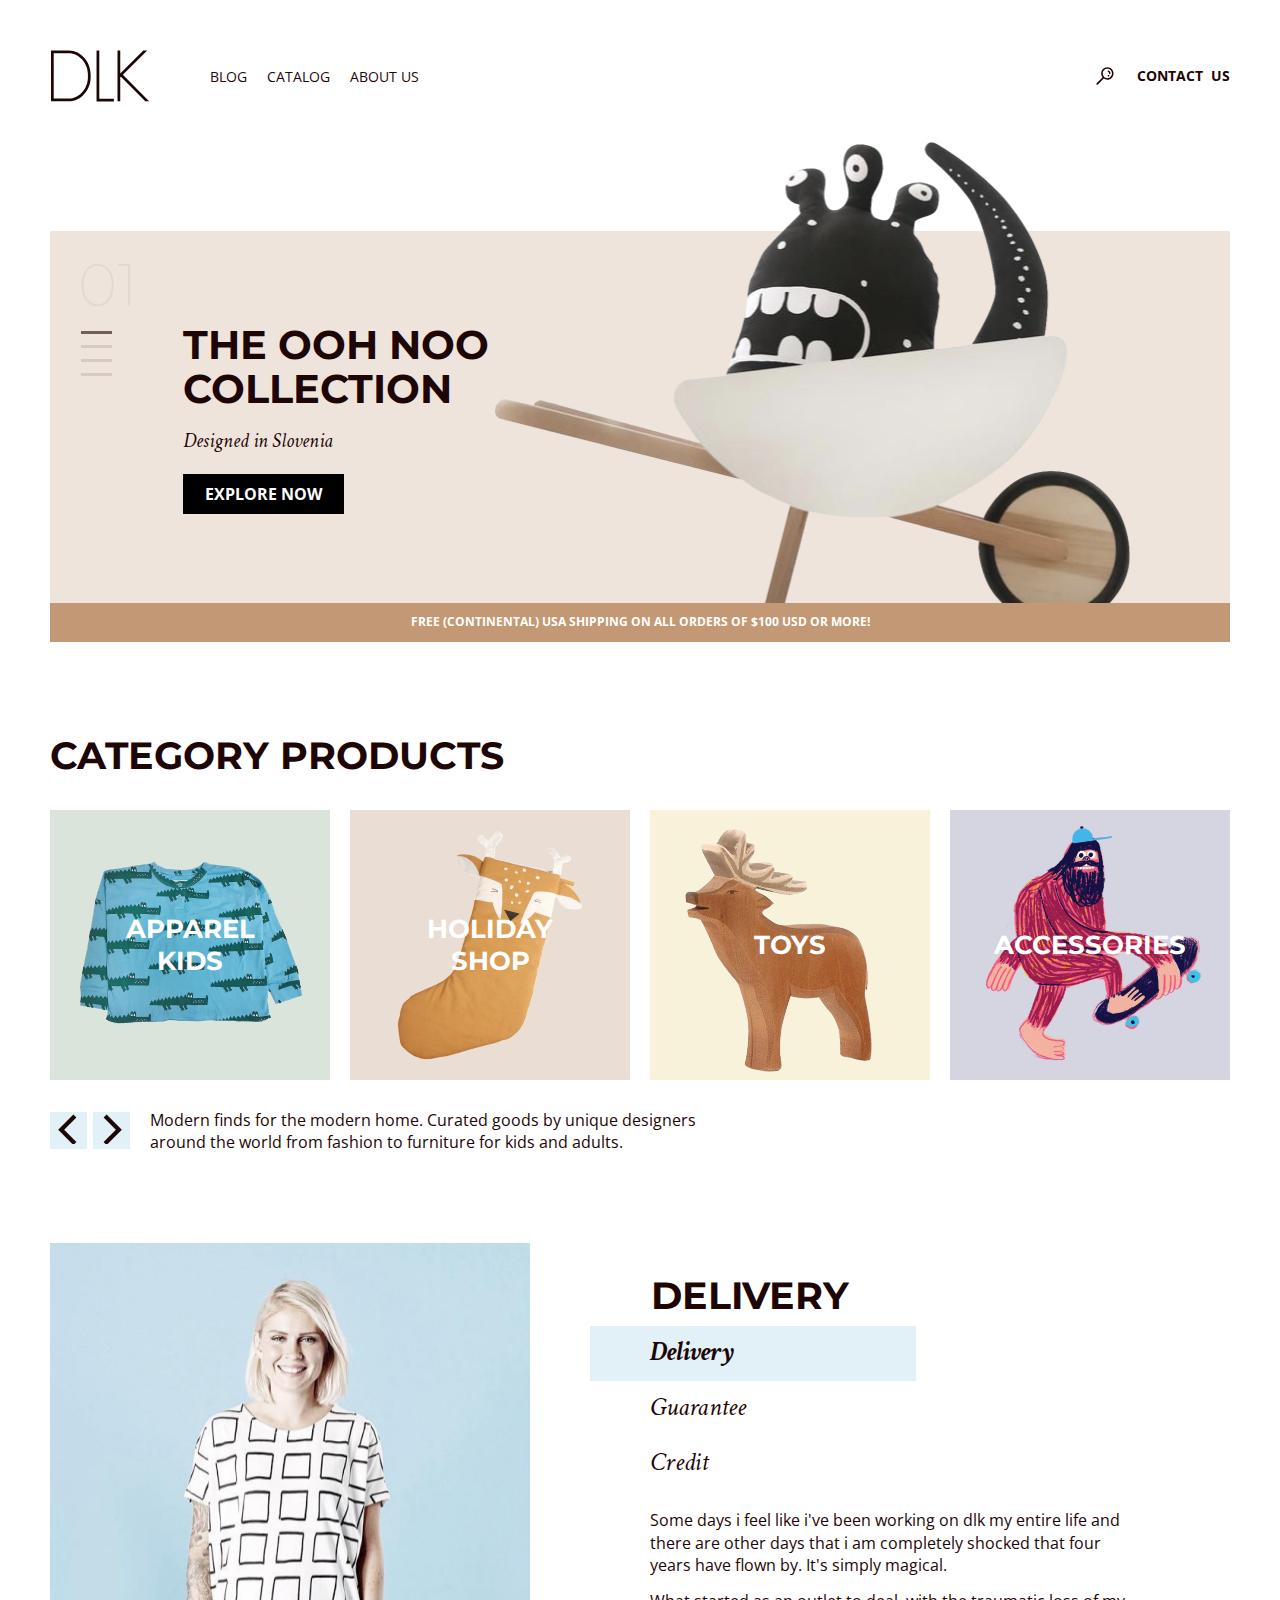
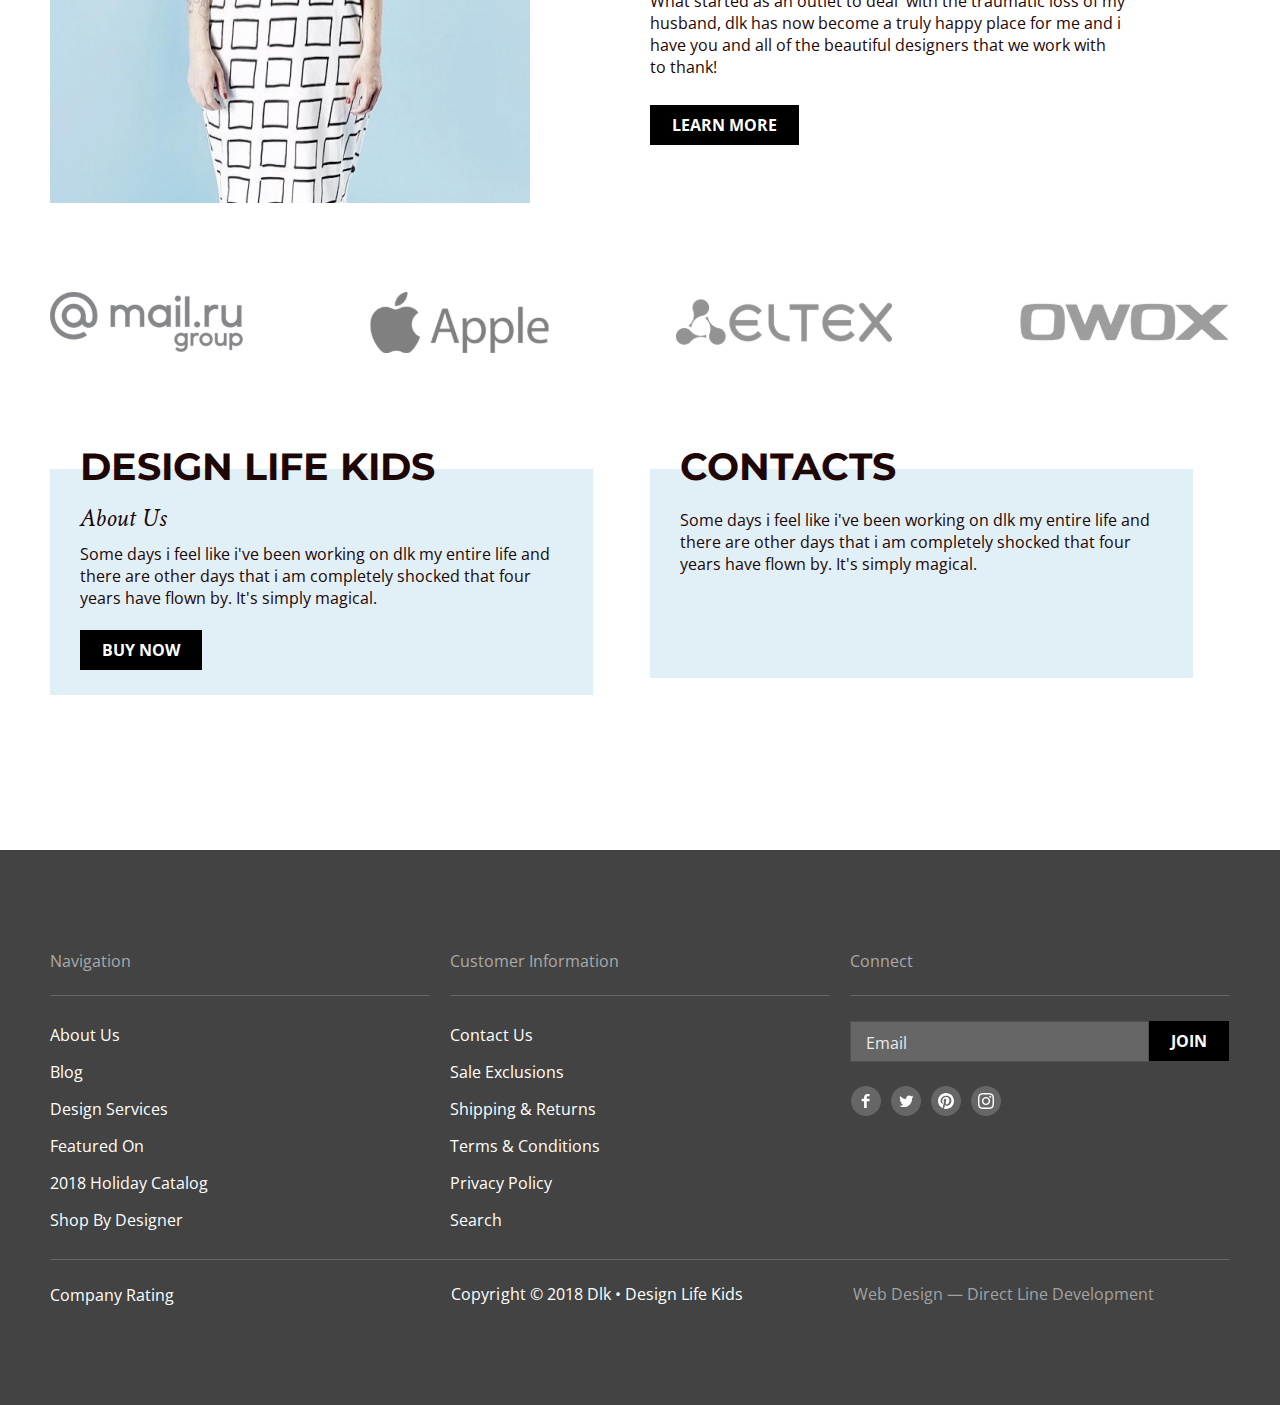
==== commit 30222eaf: "final edits" ====
--- a/FIRST-SITE/index.html
+++ b/FIRST-SITE/index.html
@@ -9,7 +9,7 @@
 	<link href="https://fonts.googleapis.com/css2?family=Archivo:wght@700&family=Crimson+Text:ital,wght@1,400;1,700&family=Lato:wght@700&family=Montserrat:wght@200;300;600;700&family=Open+Sans:wght@400;700&family=Roboto&display=swap" rel="stylesheet">
 	<link rel="stylesheet" href="./css/normolize.css">
 	<link rel="stylesheet" href="./css/common.css">
-	<link rel="stylesheet" href="./css/style.css">
+	<link rel="stylesheet" href="./css/min-style.css">
 	<title>Main</title>
 </head>
 <body>
@@ -163,7 +163,7 @@
 							<h2 class="preview__title">Design Life Kids</h2>
 							<a href="#" class="preview__link">About Us</a> 
 							<p class="preview__text preview__text-buy-now">Some days i feel like i've been working on dlk my entire life and there are other days that i am completely shocked that four years have flown by. It's simply magical.</p>
-							<a href="#" class="preview__button button">Buy Now</a>
+							<a href="../FIRST-SITE/pages/toy-for-kids.html" class="preview__button button">Buy Now</a>
 						</div>
 					</div>
 					<article class="contacts">
@@ -171,7 +171,7 @@
 							<h2 class="contacts__title">Contacts</h2>
 							<p class="contacts__text">Some days i feel like i've been working on dlk my entire life and there are other days that i am completely shocked that four years have flown by. It's simply magical.</p>
 							<div class="contacts__map">
-								<iframe src="https://www.google.com/maps/embed?pb=!1m18!1m12!1m3!1d2372.5510575195844!2d49.28803825162973!3d53.512214679916106!2m3!1f0!2f0!3f0!3m2!1i1024!2i768!4f13.1!3m3!1m2!1s0x416879ed1ada6fbd%3A0x751234490b1ca980!2sDirect%20Line%20Digital!5e0!3m2!1sru!2sru!4v1663870506192!5m2!1sru!2sru" width="483" height="196" style="border:0;" allowfullscreen="" loading="lazy" referrerpolicy="no-referrer-when-downgrade"></iframe>
+								<iframe class="contacts__map-iframe" src="https://www.google.com/maps/embed?pb=!1m18!1m12!1m3!1d2372.5510575195844!2d49.28803825162973!3d53.512214679916106!2m3!1f0!2f0!3f0!3m2!1i1024!2i768!4f13.1!3m3!1m2!1s0x416879ed1ada6fbd%3A0x751234490b1ca980!2sDirect%20Line%20Digital!5e0!3m2!1sru!2sru!4v1663870506192!5m2!1sru!2sru" width="483" height="196" style="border:0;" allowfullscreen="" loading="lazy" referrerpolicy="no-referrer-when-downgrade"></iframe>
 							</div>
 						</div>
 					</article>
@@ -206,7 +206,7 @@
 						</ul>
 					</div>
 					<article class="footer-list__item">
-						<h2 style="display: none;">Connect</h2>
+						<h2 class="visuallyhidden">Connect</h2>
 						<p class="footer-list__text">Connect</p>
 						<div class="footer-list__line"></div>
 						<form class="form-email" action="#" method="POST">
@@ -250,10 +250,10 @@
 			</div>
 		</footer>
 		<section class="section-form">
-			<h2 style="display: none;">form</h2>
+			<h2 class="visuallyhidden">form</h2>
 			<div class="container-form">
 				<div class="popup"> 
-					<form class="form" action="#" method="post">
+					<form class="form" action="https://echo.htmlacademy.ru/" method="post">
 						<div class="form__name">
 							<label class="form__name-label" for="name">Name</label>
 							<input class="form__name-input" type="text" id="name" name="user-name">
--- a/FIRST-SITE/css/common.css
+++ b/FIRST-SITE/css/common.css
@@ -1,19 +1,26 @@
+/*
+* Prefixed by https://autoprefixer.github.io
+* PostCSS: v8.4.14,
+* Autoprefixer: v10.4.7
+* Browsers: last 4 version
+*/
+
 /*--------------------------------------------------------------------------ОБНУЛЕНИЕ------------------------------------------------------------------------*/
 
 * {
-	box-sizing: border-box;
+	-webkit-box-sizing: border-box;
+	        box-sizing: border-box;
 	padding: 0;
 	margin: 0;
 	border: 0;
 }
 
 *,*:before,:after{
-	-moz-box-sizing: border-box;
 	-webkit-box-sizing: border-box;
 	box-sizing: border-box;
-}
+}/*
 :focus,:active{outline: none;}
-a:focus,a:active{outline: none;}
+a:focus,a:active{outline: none;}*/
 
 nav,footer,header {
 	display: block;
@@ -60,7 +67,9 @@
 	font-family: 'Roboto', sans-serif;*/
 	font-weight: 400;
 	font-size: 16px;
-	align-items: 21px;
+	-webkit-box-align: 21px;
+	    -ms-flex-align: 21px;
+	        align-items: 21px;
 	color: #FFFFFF;
 }
 
@@ -86,15 +95,32 @@
 	padding: 0;
 }  не помню для чего на занятиях мы создавали такой класс */ 
 
+.visuallyhidden {
+	position: absolute;
+	width: 1px;
+	height: 1px;
+	margin: -1px;
+	border: 0;
+	padding: 0;
+	clip: rect(0 0 0 0);
+	overflow: hidden;
+}
+
 /*--------------------------------------------------------------------------ОБНУЛЕНИЕ------------------------------------------------------------------------*/
 /*--------------------------------------------------------------------------HEADER------------------------------------------------------------------------*/
 
 .container-header {
-	display: flex;
-	align-items: center;
+	display: -webkit-box;
+	display: -ms-flexbox;
+	display: flex;
+	-webkit-box-align: center;
+	    -ms-flex-align: center;
+	        align-items: center;
 	margin-top: 50px;
 	padding: 0;
-	justify-content: space-between;
+	-webkit-box-pack: justify;
+	    -ms-flex-pack: justify;
+	        justify-content: space-between;
 }
 
 
@@ -103,10 +129,16 @@
 	width: 100.08px;
 	height: 52px;
 	margin-right: 60.06px;
+	-webkit-transition: 0.5s;
+	-o-transition: 0.5s;
+	transition: 0.5s;
 }
 
 .logo__img:hover {
 	opacity: 0.5;
+	-webkit-transform: scale(1.05);
+	    -ms-transform: scale(1.05);
+	        transform: scale(1.05);
 }
 
 .logo__img:active {
@@ -120,12 +152,25 @@
 }
 
 .list-header {
+	display:-webkit-box;
+	display:-ms-flexbox;
 	display:flex;
-	align-items: center;
+	-webkit-box-align: center;
+	    -ms-flex-align: center;
+	        align-items: center;
+}
+
+.list-header__item {
+	-webkit-transition: 0.5s;
+	-o-transition: 0.5s;
+	transition: 0.5s;
 }
 
 .list-header__item:hover {
 	opacity: 0.5;
+	-webkit-transform: scale(1.05);
+	    -ms-transform: scale(1.05);
+	        transform: scale(1.05);
 }
 
 .list-header__item:active {
@@ -137,7 +182,9 @@
 	font-weight: 400;
 	font-size: 14px;
 	line-height: 19px;
-	align-items: center;
+	-webkit-box-align: center;
+	    -ms-flex-align: center;
+	        align-items: center;
 	text-transform: uppercase;
 	color: #1E0606;
 	margin-right: 20.02px;
@@ -146,8 +193,12 @@
 /*------nav--------------*/
 /*------search-contact-us--------*/
 .list-right {
-	display: flex;
-	align-items: center;
+	display: -webkit-box;
+	display: -ms-flexbox;
+	display: flex;
+	-webkit-box-align: center;
+	    -ms-flex-align: center;
+	        align-items: center;
 }
 
 /*--search__icon---*/
@@ -159,10 +210,16 @@
 	width: 24.02px;
 	height: 24px;
 	cursor: pointer;
+	-webkit-transition: 0.4s;
+	-o-transition: 0.4s;
+	transition: 0.4s;
 }
 
 .list-right__icon:hover {
 	opacity: 0.5;
+	-webkit-transform: scale(1.2);
+	    -ms-transform: scale(1.2);
+	        transform: scale(1.2);
 }
 
 .list-right__icon:active {
@@ -175,17 +232,27 @@
 	font-weight: 700;
 	font-size: 14px;
 	line-height: 19.07px;
-	display: flex;
-	align-items: center;
+	display: -webkit-box;
+	display: -ms-flexbox;
+	display: flex;
+	-webkit-box-align: center;
+	    -ms-flex-align: center;
+	        align-items: center;
 	text-transform: uppercase;
 	color: #1E0606;
 	margin: 0;
 	margin-left: 20.02px;
 	word-spacing: 4px;
+	-webkit-transition: 0.5s;
+	-o-transition: 0.5s;
+	transition: 0.5s;
 }
 
 .list-right__link:hover {
 	opacity: 0.5;
+	-webkit-transform: scale(1.05);
+	    -ms-transform: scale(1.05);
+	        transform: scale(1.05);
 }
 
 .list-right__link:active {
@@ -200,7 +267,10 @@
 	display: block;
 	text-transform: uppercase;
 	border: none;
-	width: 161px;
+	max-width: -webkit-max-content;
+	max-width: -moz-max-content;
+	max-width: max-content;
+	/*width: 161px;*/
 	height: 40px;
 	color: #FFFFFF;
 	background: black;
@@ -208,7 +278,7 @@
 	font-weight: 700;
 	line-height: 22px;
 	text-align: center;
-	padding: 9px;
+	padding: 9px 22px;
 }
 
 .button:hover {
@@ -234,6 +304,8 @@
 }
 
 .footer-list {
+	display: -webkit-box;
+	display: -ms-flexbox;
 	display: flex;
 }
 
@@ -272,6 +344,18 @@
 	margin-bottom: 15px;
 }
 
+.column-list__item {
+	-webkit-transition: 0.5s;
+	-o-transition: 0.5s;
+	transition: 0.5s;
+}
+
+.column-list__item:hover {
+	-webkit-transform: scale(1.02);
+	    -ms-transform: scale(1.02);
+	        transform: scale(1.02);
+}
+
 .column-list__link {
 	font-family: 'Open Sans';
 	font-style: normal;
@@ -297,8 +381,12 @@
 }
 
 .form-email__block {
-	display: flex;
-	align-items: flex-start;
+	display: -webkit-box;
+	display: -ms-flexbox;
+	display: flex;
+	-webkit-box-align: start;
+	    -ms-flex-align: start;
+	        align-items: flex-start;
 }
 
 .form-email__input {
@@ -310,13 +398,15 @@
 	padding-left: 15px;
 }
 
-.form-email__input::placeholder {
+.form-email__input::-webkit-input-placeholder {
 	font-family: 'Open Sans';
 	font-style: normal;
 	font-weight: 400;
 	font-size: 16px;
 	line-height: 22px;
 	/* identical to box height */
+	
+	display: -webkit-box;
 	
 	display: flex;
 	/*align-items: center;*/
@@ -324,7 +414,71 @@
 	/*padding-left: 15px;*/
 }
 
-.form-email__input, :placeholder-shown {
+.form-email__input::-moz-placeholder {
+	font-family: 'Open Sans';
+	font-style: normal;
+	font-weight: 400;
+	font-size: 16px;
+	line-height: 22px;
+	/* identical to box height */
+	
+	display: flex;
+	/*align-items: center;*/
+	color: #EBEBEB;
+	/*padding-left: 15px;*/
+}
+
+.form-email__input:-ms-input-placeholder {
+	font-family: 'Open Sans';
+	font-style: normal;
+	font-weight: 400;
+	font-size: 16px;
+	line-height: 22px;
+	/* identical to box height */
+	
+	display: -ms-flexbox;
+	
+	display: flex;
+	/*align-items: center;*/
+	color: #EBEBEB;
+	/*padding-left: 15px;*/
+}
+
+.form-email__input::-ms-input-placeholder {
+	font-family: 'Open Sans';
+	font-style: normal;
+	font-weight: 400;
+	font-size: 16px;
+	line-height: 22px;
+	/* identical to box height */
+	
+	display: -ms-flexbox;
+	
+	display: flex;
+	/*align-items: center;*/
+	color: #EBEBEB;
+	/*padding-left: 15px;*/
+}
+
+.form-email__input::placeholder {
+	font-family: 'Open Sans';
+	font-style: normal;
+	font-weight: 400;
+	font-size: 16px;
+	line-height: 22px;
+	/* identical to box height */
+	
+	display: -webkit-box;
+	
+	display: -ms-flexbox;
+	
+	display: flex;
+	/*align-items: center;*/
+	color: #EBEBEB;
+	/*padding-left: 15px;*/
+}
+
+:-moz-placeholder-shown {
 	font-family: 'Open Sans';
 	font-weight: 400;
 	line-height: 16px;
@@ -333,30 +487,80 @@
 	align-items: center;
 }
 
+:-ms-input-placeholder {
+	font-family: 'Open Sans';
+	font-weight: 400;
+	line-height: 16px;
+	color: #ffffff;
+	padding: 9px 15px;
+	-ms-flex-align: center;
+	    align-items: center;
+}
+
+.form-email__input, :placeholder-shown {
+	font-family: 'Open Sans';
+	font-weight: 400;
+	line-height: 16px;
+	color: #ffffff;
+	padding: 9px 15px;
+	-webkit-box-align: center;
+	    -ms-flex-align: center;
+	        align-items: center;
+}
+
 .form-email__input:hover {
-	box-sizing: border-box;
+	-webkit-box-sizing: border-box;
+	        box-sizing: border-box;
 	border: 1px solid #FFFDFD;
 	border-right: none;
 }
 
 .form-email__input:active {
-	box-sizing: border-box;
+	-webkit-box-sizing: border-box;
+	        box-sizing: border-box;
 	border: 1px solid #FFFDFD;
 	border-right: none;
 }
 
 .form-email__button {
-	width: 81px;
-	height: 40px;
-}
+	max-width: -webkit-max-content;
+	max-width: -moz-max-content;
+	max-width: max-content;
+	/*width: 81px;
+	height: 40px;*/
+	-webkit-transition: 0.5s;
+	-o-transition: 0.5s;
+	transition: 0.5s;
+}
+
+.form-email__button:hover {
+	-webkit-transform: scale(1.05);
+	    -ms-transform: scale(1.05);
+	        transform: scale(1.05);
+}
+
 
 /*     SOCIAL ICON FOOTER    */
 .social {
 	position: relative;
 	width: 150px;
 	height: 30px;
+	display: -webkit-box;
+	display: -ms-flexbox;
 	display: flex;
 	margin-top: 24px;
+}
+
+.social {
+	-webkit-transition: 0.5s;
+	-o-transition: 0.5s;
+	transition: 0.5s;
+}
+
+.social:hover {
+	-webkit-transform: scale(1.1);
+	    -ms-transform: scale(1.1);
+	        transform: scale(1.1);
 }
 
 .social__img {
@@ -423,6 +627,8 @@
 /*-----------------------*/
 
 .footer-bottom {
+	display: -webkit-box;
+	display: -ms-flexbox;
 	display: flex;
 }
 
@@ -434,15 +640,34 @@
 }
 
 .rating-block {
-	display: flex;
-	align-items: center;
-	justify-content: center;
+	display: -webkit-box;
+	display: -ms-flexbox;
+	display: flex;
+	-webkit-box-align: center;
+	    -ms-flex-align: center;
+	        align-items: center;
+	-webkit-box-pack: center;
+	    -ms-flex-pack: center;
+	        justify-content: center;
 	padding: 0;
+	-webkit-transition: 0.5s;
+	-o-transition: 0.5s;
+	transition: 0.5s;
+}
+
+.rating-block:hover {
+	-webkit-transform: scale(1.04);
+	    -ms-transform: scale(1.04);
+	        transform: scale(1.04);
 }
 
 .rating-block__txt {
-	display: flex;
-	align-items: center;
+	display: -webkit-box;
+	display: -ms-flexbox;
+	display: flex;
+	-webkit-box-align: center;
+	    -ms-flex-align: center;
+	        align-items: center;
 	font-family: 'Open Sans';
 	font-style: normal;
 	font-weight: 400;
@@ -458,9 +683,16 @@
    overflow: hidden;
    margin: 0 0;
    margin-top: 4px;
-   flex-direction: row-reverse;
+   -webkit-box-orient: horizontal;
+   -webkit-box-direction: reverse;
+       -ms-flex-direction: row-reverse;
+           flex-direction: row-reverse;
+   display: -webkit-box;
+   display: -ms-flexbox;
    display: flex;
-   align-items: center;
+   -webkit-box-align: center;
+       -ms-flex-align: center;
+           align-items: center;
 }
 
 .label-rating {
@@ -523,12 +755,24 @@
 	margin-right: 2.88px;
 }
 
+
+
+
+/*
+.rate-area > label:hover .rating-block__txt {
+color: #C29974;
+}*/
+
 /*     ------  rating  --------  */
 /*     ------  copyright  --------  */
 
 .footer-bottom__copyright {
-	display: flex;
-	align-items: center;
+	display: -webkit-box;
+	display: -ms-flexbox;
+	display: flex;
+	-webkit-box-align: center;
+	    -ms-flex-align: center;
+	        align-items: center;
 	color: #FFFFFF;
 	margin-bottom: 100px;
 }
@@ -540,8 +784,12 @@
 	font-weight: 400;
 	font-size: 16px;
 	line-height: 22px;
-	display: flex;
-	align-items: center;
+	display: -webkit-box;
+	display: -ms-flexbox;
+	display: flex;
+	-webkit-box-align: center;
+	    -ms-flex-align: center;
+	        align-items: center;
 	color: #FFFFFF;
 	letter-spacing: 0.02px;
 	margin-right: 110px;
@@ -558,18 +806,36 @@
 	line-height: 22px;
 	/* identical to box height */
 	color: #A2A2A2;
+	-webkit-transition: 0.5s;
+	-o-transition: 0.5s;
+	transition: 0.5s;
 }
 
 .footer-bottom__web-design:hover {
 	color: #FFFFFF;
-	text-decoration-line: underline;
+	-webkit-text-decoration-line: underline;
+	        text-decoration-line: underline;
+	-webkit-transform: scale(1.04);
+	    -ms-transform: scale(1.04);
+	        transform: scale(1.04);
 }
 
 .footer-bottom__web-design:active {
 	color: #FFFFFF;
-	text-decoration-line: underline;
+	-webkit-text-decoration-line: underline;
+	        text-decoration-line: underline;
 	opacity: 0.5;
 }
 /*     ------  web-design  --------  */
 
-/*--------------------------------------------------------------------------FOOTER------------------------------------------------------------------------*/+/*--------------------------------------------------------------------------FOOTER------------------------------------------------------------------------*/
+
+/*
+a, button {
+	transition: 0.5s;
+}
+
+a:hover, button:hover {
+	transform: scale(1.05);
+}
+*/--- a/FIRST-SITE/css/min-style.css
+++ b/FIRST-SITE/css/min-style.css
@@ -0,0 +1 @@
+.section-banner{margin-top:129px}.list-banner{position:relative;display:-webkit-box;display:-ms-flexbox;display:flex;background:#EEE4DB;margin-top:89px}.control{margin-top:17px;margin-left:31px;padding:0}.control__number{font-family:'Montserrat';font-style:normal;font-weight:200;font-size:60px;line-height:73px;color:rgba(30,6,6,0.05);margin-left:-3px;margin-right:45px}.control__btn{display:block;height:3px;margin-bottom:11px}.control__btn input[type=radio]{display:none}.control__btn label{display:inline-block;cursor:pointer;padding:0;margin:0;line-height:34px;-webkit-user-select:none;-moz-user-select:none;-ms-user-select:none;user-select:none;width:31px;height:3px;background:#D6CAC2;-webkit-transition:.5s;-o-transition:.5s;transition:.5s}.control__btn input[type=radio]:checked + label{background:rgba(30,6,6,0.6)}.control__btn label:hover{color:#666;-webkit-transform:scale(1.3);-ms-transform:scale(1.3);transform:scale(1.3)}.control__btn input[type=radio]:disabled + label{background:#efefef;color:#666}.column{margin-top:92px;position:relative}.column__title{width:307px;font-weight:700;font-size:40px;line-height:110%;color:#1E0606;margin-bottom:17px}.column__italic{font-family:'Crimson Text';font-style:italic;font-weight:400;font-size:20px;line-height:26px;margin-bottom:20px;padding:0}.column__button{margin-bottom:89px;-webkit-transition:.5s;-o-transition:.5s;transition:.5s}.column__button:hover{-webkit-transform:scale(1.05);-ms-transform:scale(1.05);transform:scale(1.05)}.banner-image{position:absolute;bottom:0;left:445px;z-index:1}.bottom-text{background-color:#C29974;z-index:10;height:39.2px;display:-webkit-box;display:-ms-flexbox;display:flex;-webkit-box-align:center;-ms-flex-align:center;align-items:center;-webkit-box-pack:center;-ms-flex-pack:center;justify-content:center;margin-bottom:90.8px}.bottom-text__content{font-family:'Open Sans';font-weight:700;font-size:12px;line-height:16.34px;text-align:center;text-transform:uppercase;color:#fff}.section-category__title{width:454px;height:47px;font-weight:700;font-size:38px;line-height:46px;margin-bottom:30px}.category{display:-webkit-box;display:-ms-flexbox;display:flex}.category__cards{display:-webkit-box;display:-ms-flexbox;display:flex;position:relative;width:280px;-webkit-box-align:center;-ms-flex-align:center;align-items:center;-webkit-box-pack:center;-ms-flex-pack:center;justify-content:center;-webkit-transition:.5s;-o-transition:.5s;transition:.5s}.category__cards:hover{-webkit-transform:scale(1.02);-ms-transform:scale(1.02);transform:scale(1.02)}.category__cards-apparel{background-color:#DBE4DB;margin-right:20px}.category__cards-holiday{background-color:#EADDD3;margin-right:20px}.category__cards-toys{background-color:#F8F2DA;margin-right:20px}.category__cards-accessories{background-color:#D5D4E1}.category__cards-sale{background-color:#F3D0DB}.category__cards-adults{background-color:#E5EAF8}.category__cards-link{position:absolute;color:#FFF;font-family:'Montserrat';font-weight:700;font-size:26px;line-height:32px;text-transform:uppercase;text-align:center;width:129px;-webkit-transition:.5s;-o-transition:.5s;transition:.5s}.category__cards-link:hover{-webkit-text-decoration-line:underline;text-decoration-line:underline;-webkit-transform:scale(1.05);-ms-transform:scale(1.05);transform:scale(1.05)}.category__cards:hover .category__cards-link{-webkit-text-decoration-line:underline;text-decoration-line:underline}.category__cards-link:active{-webkit-text-decoration-line:underline;text-decoration-line:underline;opacity:.9}.card-link-acc{width:192px}.switch{display:-webkit-box;display:-ms-flexbox;display:flex;margin:28px 0 90px;-webkit-box-align:center;-ms-flex-align:center;align-items:center}.switch__left-arrow{position:relative;display:-webkit-box;display:-ms-flexbox;display:flex;width:37px;height:37px;background:rgba(112,187,220,0.2);-webkit-box-align:center;-ms-flex-align:center;align-items:center;padding:0;margin-right:6px;-webkit-transition:.5s;-o-transition:.5s;transition:.5s}.switch__left-arrow:hover{-webkit-transform:scale(1.1);-ms-transform:scale(1.1);transform:scale(1.1)}.switch__right-arrow{position:relative;display:-webkit-box;display:-ms-flexbox;display:flex;width:37px;height:37px;background:rgba(112,187,220,0.2);-webkit-box-align:center;-ms-flex-align:center;align-items:center;padding:0;-webkit-transition:.5s;-o-transition:.5s;transition:.5s}.switch__right-arrow:hover{-webkit-transform:scale(1.1);-ms-transform:scale(1.1);transform:scale(1.1)}.switch__left-arrow::before{content:"";position:absolute;display:-webkit-box;display:-ms-flexbox;display:flex;left:0;background-image:url(../assets/icon/arrow-products-left.svg);background-size:cover;background-repeat:no-repeat;width:19px;height:30px;margin-left:8px;margin-bottom:2px}.switch__right-arrow::before{content:"";position:absolute;display:-webkit-box;display:-ms-flexbox;display:flex;left:0;background-image:url(../assets/icon/arrow-products-right.svg);background-size:cover;background-repeat:no-repeat;width:19px;height:30px;margin-left:10px;margin-bottom:2px}.switch__left-arrow:hover::before{content:"";position:absolute;display:-webkit-box;display:-ms-flexbox;display:flex;left:0;background-image:url(../assets/icon/arrow-products-left-hoover.svg);background-size:cover;background-repeat:no-repeat;width:17px;height:29px;margin-left:9px}.switch__right-arrow:hover::before{content:"";position:absolute;display:-webkit-box;display:-ms-flexbox;display:flex;left:0;background-image:url(../assets/icon/arrow-products-right-hoover.svg);background-size:cover;background-repeat:no-repeat;width:17px;height:29px;margin-left:11px}.switch__left-arrow:active::before{content:"";position:absolute;display:-webkit-box;display:-ms-flexbox;display:flex;left:0;background-image:url(../assets/icon/arrow-products-left-active.svg);background-size:cover;background-repeat:no-repeat;width:17px;height:29px;margin-left:9px}.switch__right-arrow:active::before{content:"";position:absolute;display:-webkit-box;display:-ms-flexbox;display:flex;left:0;background-image:url(../assets/icon/arrow-products-right-active.svg);background-size:cover;background-repeat:no-repeat;width:17px;height:29px;margin-left:11px}.switch__text{width:580px;font-family:'Open Sans';font-weight:400;font-size:16px;line-height:22px;margin-left:20px;margin-top:1px}.container-delivery{display:-webkit-box;display:-ms-flexbox;display:flex}.section-delivery__image{width:480px;height:559px;margin-right:60px}.delivery{margin-top:30px}.delivery__title{font-family:'Montserrat';font-weight:700;font-size:38px;line-height:46.32px;text-transform:uppercase;margin:.5px 0 6px 61px}.delivery__inscription{display:-webkit-box;display:-ms-flexbox;display:flex;-webkit-box-align:center;-ms-flex-align:center;align-items:center;width:326px;height:55px;background:rgba(112,187,220,0.2);margin-bottom:9.6px}.delivery__inscription-title{font-family:'Crimson Text';font-style:italic;font-weight:700;font-size:26px;line-height:33.79px;margin-left:60px;letter-spacing:-.28px}.delivery__inscription-guarantee{font-family:'Crimson Text';font-style:italic;font-weight:400;font-size:26px;line-height:34px;margin:0 0 21px 60px;letter-spacing:-.22px}.delivery__inscription-credit{font-family:'Crimson Text';font-style:italic;font-weight:400;font-size:26px;line-height:34px;margin:0 0 30px 60px;letter-spacing:.3px}.text-some-days{width:480px;font-family:'Open Sans';font-weight:400;font-size:16px;line-height:22.2px;margin:0 0 15.2px 60px}.text-what-started{width:480px;font-family:'Open Sans';font-style:normal;font-weight:400;font-size:16px;line-height:21.79px;margin:0 0 26.8px 60px}.button-learn-more{margin-left:60px;-webkit-transition:.5s;-o-transition:.5s;transition:.5s}.button-learn-more:hover{-webkit-transform:scale(1.05);-ms-transform:scale(1.05);transform:scale(1.05)}.section-work-with{margin-top:90px;margin-bottom:116px;font-size:0}.list-work-with{display:-webkit-box;display:-ms-flexbox;display:flex;-webkit-box-align:center;-ms-flex-align:center;align-items:center;-webkit-box-pack:justify;-ms-flex-pack:justify;justify-content:space-between}.list-work-with__item{-webkit-transition:.5s;-o-transition:.5s;transition:.5s}.list-work-with__item:hover{opacity:.9;-webkit-transform:scale(1.08);-ms-transform:scale(1.08);transform:scale(1.08)}.list-work-with__item:active{opacity:.8}.section-about{margin-bottom:155px}.container-about{display:-webkit-box;display:-ms-flexbox;display:flex}.preview{width:543px;background:#E1F0F7;margin-right:57px}.preview__content,.contacts__content{position:relative;bottom:25.2px}.preview__title{font-weight:700;font-size:38px;line-height:46px;margin:0 0 10.8px 30px}.preview__link{font-family:'Crimson Text';font-style:italic;font-weight:400;font-size:26px;line-height:34px;color:#1E0606;margin-left:30px;letter-spacing:.02px}.preview__text-buy-now{width:483px;font-family:'Open Sans';font-weight:400;font-size:16px;line-height:22.2px;margin:8px 0 20.8px 30px}.preview__button{margin-left:30px;-webkit-transition:.5s;-o-transition:.5s;transition:.5s}.preview__button:hover{-webkit-transform:scale(1.05);-ms-transform:scale(1.05);transform:scale(1.05)}.contacts{display:-webkit-box;display:-ms-flexbox;display:flex;width:543px;height:209px;background:#E1F0F7}.contacts__title{width:217px;left:740px;top:2043px;font-weight:700;font-size:38px;line-height:46px;margin:0 0 19.02px 30px}.contacts__text{width:483px;font-family:'Open Sans';font-weight:400;font-size:16px;line-height:22px;margin:0 0 30px 30px}.contacts__map{margin-left:30px}.section-form{visibility:hidden;width:100%;min-height:100%;position:absolute;background:rgba(125,151,218,0.8);top:0;z-index:12}.open{visibility:visible;position:fixed}.container-form{display:-webkit-box;display:-ms-flexbox;display:flex;-webkit-box-pack:center;-ms-flex-pack:center;justify-content:center;margin-top:112px;margin-left:22px}.popup{width:680px;padding:40px 42px;background:#E5EAF8;-webkit-transition:opacity .15s ease 0s,-webkit-transform .15s ease 0;transition:opacity .15s ease 0s,-webkit-transform .15s ease 0;-o-transition:transform .15s ease 0s,opacity .15s ease 0;transition:transform .15s ease 0s,opacity .15s ease 0;transition:transform .15s ease 0s,opacity .15s ease 0s,-webkit-transform .15s ease 0;-webkit-transform:scale(1);-ms-transform:scale(1);transform:scale(1)}label{font-family:'Roboto';font-style:normal;font-weight:400;font-size:14px;line-height:16px;color:#1E0606;margin-bottom:7.2px}input{background:#FFF;border:1px solid rgba(0,0,0,0.2);font-family:'Open Sans';font-style:normal;font-weight:400;font-size:18px;line-height:25px;color:#1E0606;padding:14px 0 11px 20px}.form__name{margin-top:2px}.form__name-input{width:600px;height:50px;padding-left:20px}.form__tel-email{display:-webkit-box;display:-ms-flexbox;display:flex;-webkit-box-pack:justify;-ms-flex-pack:justify;justify-content:space-between}.form__tel{margin-right:10px}.form__email{margin-left:10px}.form__tel-input,.form__email-input{width:290px;height:50px}.form__name,.form__tel,.form__email,.form__mess{display:-webkit-box;display:-ms-flexbox;display:flex;-webkit-box-orient:vertical;-webkit-box-direction:normal;-ms-flex-direction:column;flex-direction:column;margin-bottom:20px;width:100%}.form__mess-textarea{width:600px;height:150px;font-family:'Open Sans';font-style:normal;font-weight:400;font-size:18px;line-height:25px;color:#1E0606;padding:14px 0 11px 20px;border:1px solid rgba(0,0,0,0.2)}.input-check{position:absolute;width:19px;height:19px;z-index:-1;opacity:0}.label-check{font-family:'Roboto';font-style:normal;font-weight:400;font-size:14px;line-height:16px;color:#1E0606;-webkit-box-align:center;-ms-flex-align:center;align-items:center}.input-check+.label-check{display:-webkit-inline-box;display:-ms-inline-flexbox;display:inline-flex;-webkit-box-align:center;-ms-flex-align:center;align-items:center;-webkit-user-select:none;-moz-user-select:none;-ms-user-select:none;user-select:none;margin-bottom:18px}.input-check+.label-check::before{content:'';display:inline-block;width:19px;height:19px;border:2px solid #C29974;border-radius:3px;margin-right:10px;background-repeat:no-repeat;background-position:center center;background-size:50% 50%;cursor:pointer;margin-right:15px}.input-check:checked+.label-check::before{background-image:url(../assets/icon/chek-checked.svg);background-size:15px 17px;background-position:100% 100%}.input-check:active ~ label.label-check{opacity:.2}.input-check:disabled ~ label{opacity:.2}.label-check:active{opacity:.2}.label-check:disabled{opacity:.2}.input-check ~ .button-submit{display:none}.input-check:checked ~ .button-disabled{display:none}.input-check:checked ~ .button-submit{display:block}.button-submit,.button-disabled{width:106px;margin-bottom:4px}.button-submit{-webkit-transition:.5s;-o-transition:.5s;transition:.5s}.input-check:checked ~ .button-submit:hover{-webkit-transform:scale(1.04);-ms-transform:scale(1.04);transform:scale(1.04)}.popup-close{background:rgba(125,151,218,0.0);background-image:url(../assets/icon/CLOSE.svg);background-repeat:no-repeat;background-size:cover;width:15px;height:15px;margin-left:10px}.popup-close:hover{opacity:.7}.popup-close:active{opacity:.4}input:hover{border:1px solid #C29974}textarea:hover{border:1px solid #C29974}input:active{border:1px solid #C29974}textarea:active{border:1px solid #C29974}input:disabled{border:1px solid #EBEBEB}textarea:disabled{border:1px solid #EBEBEB}